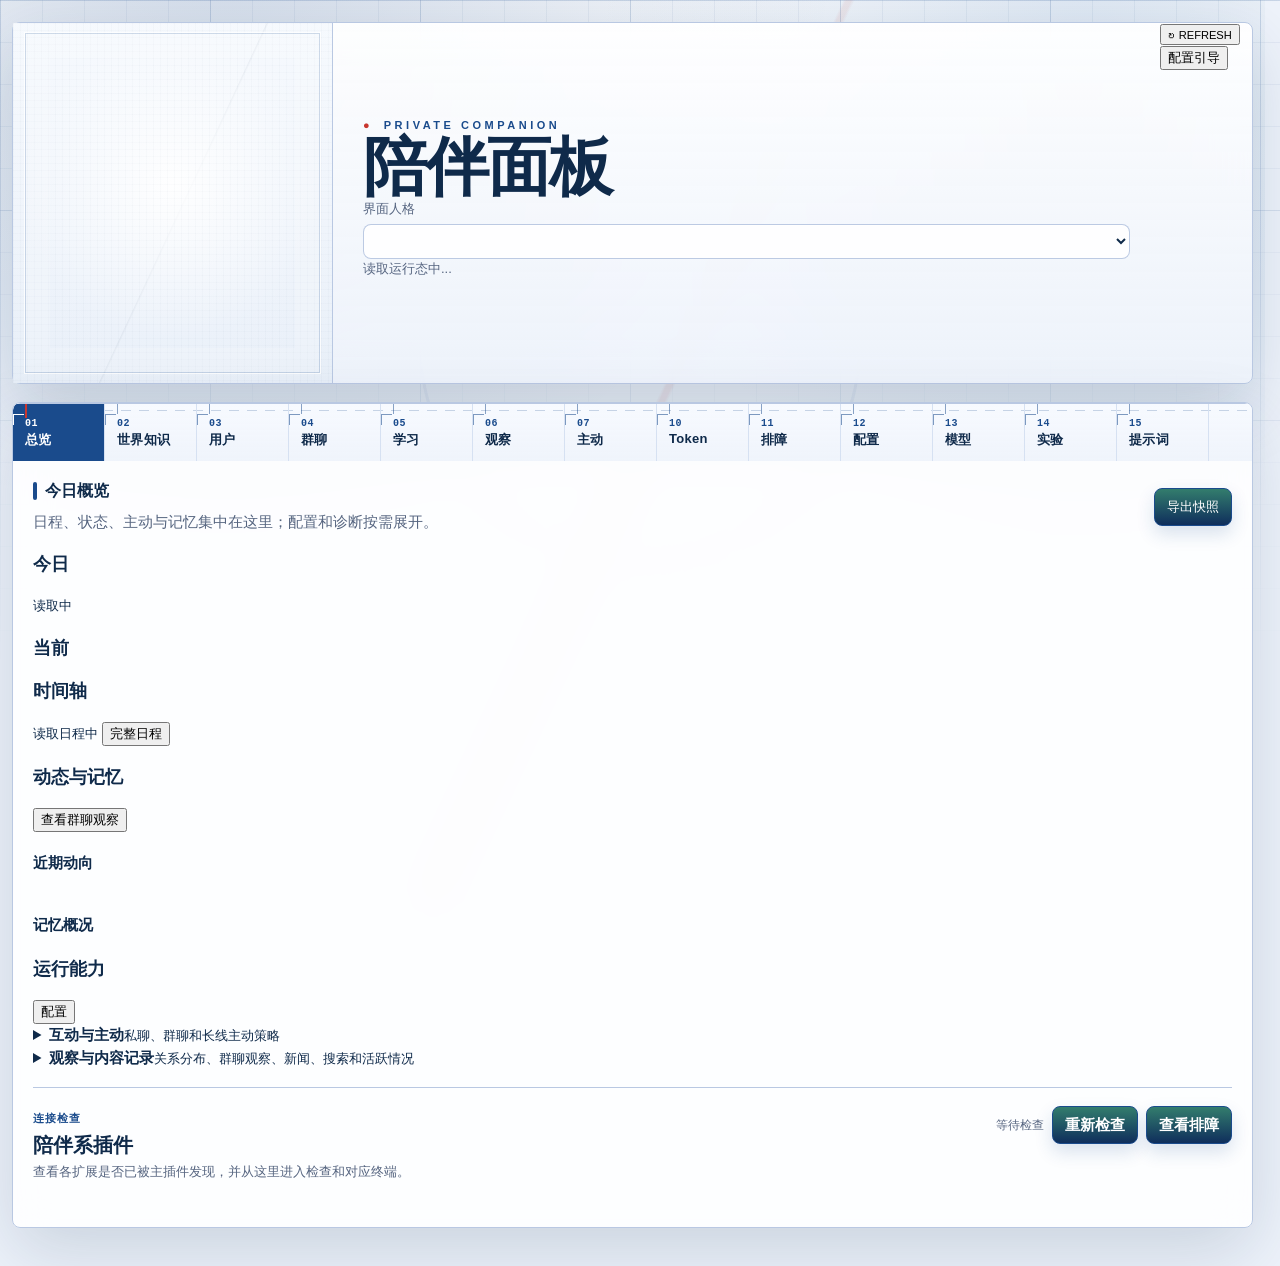
==== pages/陪伴面板/index.html @ b401e975 "feat: 渐进披露（常驻最小集 + 关键词触发展开） 架构最有辨识度的一步：注入详略可切换，默认仍是原有行为（full）。  - wardrobe_runtime.py：   · 新设置 wardr" ====
<!doctype html>
<html lang="zh-CN">
<head>
  <meta charset="UTF-8" />
  <meta name="viewport" content="width=device-width, initial-scale=1.0" />
  <title>陪伴面板</title>
  <style id="panel-asset-guard">
    html:not(.pc-assets-ready) body > :not(.asset-load-fallback) {
      display: none !important;
    }

    .asset-load-fallback {
      min-height: 100vh;
      box-sizing: border-box;
      display: grid;
      place-items: center;
      padding: 24px;
      background: #f4f6f8;
      color: #172033;
      font-family: "Segoe UI", "Microsoft YaHei UI", "Microsoft YaHei", sans-serif;
    }

    .asset-load-fallback__content {
      width: min(100%, 440px);
      box-sizing: border-box;
      border: 1px solid #d8dee8;
      border-radius: 8px;
      padding: 22px;
      background: #fff;
      box-shadow: 0 12px 32px rgba(23, 32, 51, 0.08);
    }

    .asset-load-fallback__state {
      width: 28px;
      height: 4px;
      margin-bottom: 18px;
      border-radius: 2px;
      background: #1a5fb4;
      animation: panel-loading-pulse 1.2s ease-in-out infinite alternate;
    }

    .asset-load-fallback h1 {
      margin: 0;
      font-size: 20px;
      line-height: 1.35;
      letter-spacing: 0;
    }

    .asset-load-fallback p {
      margin: 9px 0 0;
      color: #5b6474;
      font-size: 14px;
      line-height: 1.65;
    }

    .asset-load-fallback__stalled,
    .asset-load-fallback button {
      display: none;
    }

    html.pc-assets-stalled .asset-load-fallback__pending {
      display: none;
    }

    html.pc-assets-stalled .asset-load-fallback__stalled {
      display: inline;
    }

    html.pc-assets-stalled .asset-load-fallback__state {
      background: #b5473c;
      animation: none;
    }

    html.pc-assets-stalled .asset-load-fallback button {
      min-height: 40px;
      display: inline-flex;
      align-items: center;
      gap: 7px;
      margin-top: 18px;
      border: 1px solid #1a5fb4;
      border-radius: 6px;
      padding: 0 14px;
      background: #1a5fb4;
      color: #fff;
      font: inherit;
      font-weight: 700;
      cursor: pointer;
    }

    html.pc-assets-ready .asset-load-fallback {
      display: none;
    }

    @keyframes panel-loading-pulse {
      from { opacity: 0.42; transform: scaleX(0.6); transform-origin: left; }
      to { opacity: 1; transform: scaleX(1); transform-origin: left; }
    }
  </style>
  <link rel="stylesheet" href="./app.css?v=20260809-external-ability-controls-v3&amp;build=20260810-reference-upload-v1&amp;touch=reality-redesign-rt2-v4&amp;migration-notice=v2&amp;component-order=v1&amp;layout=model-routing-v2&amp;directory-nav=v2&amp;terminal=plugin-check-v1&amp;diagnostic-layout=v2&amp;prompts=task-editor-v1&amp;release=6.4.4f&amp;outfit-preview-layering=v1&amp;panel=20260913-rollback-v1" />
  <!-- Keep the structured roleplay form readable while a WebUI asset is being refreshed. -->
  <style id="roleplay-layout-fallback">
    .roleplay-form,
    .persona-standard-grid,
    .blueprint-standard-grid,
    .user-standard-grid,
    .roleplay-appearance-group {
      min-width: 0;
    }

    .roleplay-form {
      display: grid;
      grid-template-columns: minmax(0, 1fr);
      gap: 16px;
    }

    .roleplay-studio[data-roleplay-mode="standard"] .roleplay-freeform,
    .roleplay-studio[data-roleplay-mode="freeform"] .roleplay-standard {
      display: none;
    }

    .persona-standard-grid,
    .blueprint-standard-grid,
    .user-standard-grid {
      display: grid;
      grid-template-columns: repeat(2, minmax(0, 1fr));
      gap: 12px;
    }

    .roleplay-appearance-group {
      display: grid;
      grid-column: 1 / -1;
      grid-template-columns: repeat(2, minmax(0, 1fr));
      gap: 12px;
    }

    .persona-standard-grid > label,
    .blueprint-standard-grid > label,
    .user-standard-grid > label,
    .roleplay-appearance-group > label {
      display: grid;
      min-width: 0;
      gap: 7px;
    }

    .persona-standard-grid textarea,
    .blueprint-standard-grid textarea,
    .user-standard-grid textarea,
    .roleplay-appearance-group textarea {
      display: block;
      width: 100%;
      min-width: 0;
      box-sizing: border-box;
    }

    @media (max-width: 760px) {
      .persona-standard-grid,
      .blueprint-standard-grid,
      .user-standard-grid,
      .roleplay-appearance-group {
        grid-template-columns: 1fr;
      }
    }
  </style>
  <link rel="stylesheet" href="./css/header-tools.css?v=20260713-font-options" />
  <link rel="stylesheet" href="./css/qzone-mobile.css?v=20260711-qzone-image-preview" />
  <link rel="stylesheet" href="./css/polish.css?v=20260810-responsive-containment-v1&amp;world=20260811-responsive-v2&amp;config=multi-persona-summary-v2&amp;mobile=20260829-overflow-v1&amp;panel=20260913-rollback-v1&amp;maintenance=persona-reset-v1" />
  <script>
    (function () {
      try {
        var theme = localStorage.getItem("pc_theme") || "classic";
        var font = localStorage.getItem("pc_font") || "original";
        var allowedThemes = ["classic", "warm", "forest", "sakura", "ocean", "lavender", "ink", "sunset"];
        if (allowedThemes.indexOf(theme) === -1) theme = "classic";
        var allowedFonts = ["original", "yahei", "dengxian", "source_han", "simsun", "kaiti", "fangsong", "cheng"];
        if (allowedFonts.indexOf(font) === -1) font = "original";
        document.documentElement.dataset.theme = theme;
        document.documentElement.dataset.pageFont = font;
      } catch (e) {}
    })();
  </script>
  <script>
    (function () {
      var root = document.documentElement;
      var stalledTimer = 0;

      function panelAssetsReady() {
        var cssReady = "";
        try {
          cssReady = getComputedStyle(root).getPropertyValue("--pc-panel-css-ready").trim();
        } catch (error) {}
        if (cssReady !== "1" || root.dataset.pcAppLoaded !== "1") return false;
        root.classList.remove("pc-assets-stalled");
        root.classList.add("pc-assets-ready");
        if (stalledTimer) window.clearTimeout(stalledTimer);
        return true;
      }

      window.addEventListener("pc-panel-app-ready", panelAssetsReady);
      window.addEventListener("load", panelAssetsReady);
      document.addEventListener("DOMContentLoaded", function () {
        var retryButton = document.getElementById("panelAssetRetryBtn");
        if (retryButton) retryButton.addEventListener("click", function () { window.location.reload(); });
        panelAssetsReady();
      });
      stalledTimer = window.setTimeout(function () {
        if (!panelAssetsReady()) root.classList.add("pc-assets-stalled");
      }, 5000);
    })();
  </script>
</head>
<body>
  <section class="asset-load-fallback" role="status" aria-live="polite">
    <div class="asset-load-fallback__content">
      <div class="asset-load-fallback__state" aria-hidden="true"></div>
      <h1>
        <span class="asset-load-fallback__pending">正在加载陪伴面板</span>
        <span class="asset-load-fallback__stalled">页面资源未加载</span>
      </h1>
      <p class="asset-load-fallback__pending">正在准备配置与运行状态，请稍候。</p>
      <p class="asset-load-fallback__stalled">页面链接或静态资源凭证可能已过期。请重新加载；若仍未恢复，请关闭后重新打开拓展页。</p>
      <button id="panelAssetRetryBtn" type="button"><span aria-hidden="true">↻</span><span>重新加载</span></button>
    </div>
  </section>
  <main class="shell">
    <section class="folio">
      <div class="folio-meta">
        <div class="folio-heading">
          <div>
            <div class="folio-eyebrow"><b>●</b> PRIVATE COMPANION</div>
            <h1 class="folio-title">陪伴面板</h1>
          </div>
          <div class="folio-persona-context">
            <label id="pagePersonaSelector" class="page-persona-selector" for="pagePersonaSelect" hidden>
              <span>界面人格</span>
              <select id="pagePersonaSelect" aria-label="切换当前界面显示的人格"></select>
            </label>
            <p id="subtitle">读取运行态中...</p>
          </div>
        </div>
        <div class="folio-stats" id="stats"></div>
      </div>

      <div class="folio-plate" aria-label="今日穿搭">
        <img id="dailyOutfitLogo" class="daily-outfit-logo" alt="" />
      </div>

      <div class="folio-tools">
        <button id="refreshBtn" class="seal" title="刷新" aria-label="刷新">
          <span class="seal-mark">↻</span>
          <small>REFRESH</small>
        </button>
        <button id="setupGuideStartBtn" class="setup-guide-entry" type="button" data-setup-guide-open>配置引导</button>
      </div>
    </section>

    <section class="layout">
      <nav class="annotations" aria-label="视图">
        <div class="annot-axis" aria-hidden="true"></div>
        <button class="tab is-active" data-tab="dashboard"><i>01</i><span>总览</span></button>
        <button class="tab" data-tab="roleplay"><i>02</i><span>世界知识</span></button>
        <button class="tab" data-tab="private"><i>03</i><span>用户</span></button>
        <button class="tab" data-tab="group"><i>04</i><span>群聊</span></button>
        <button class="tab" data-tab="learning"><i>05</i><span>学习</span></button>
        <button class="tab" data-tab="memory"><i>06</i><span>观察</span></button>
        <button class="tab" data-tab="proactive"><i>07</i><span>主动</span></button>
        <button class="tab" data-tab="creative" hidden><i>08</i><span>创作</span></button>
        <button class="tab" data-tab="image" hidden><i>09</i><span>生图</span></button>
        <button class="tab" data-tab="tokens"><i>10</i><span>Token</span></button>
        <button class="tab" data-tab="troubleshooting"><i>11</i><span>排障</span></button>
        <button class="tab" data-tab="config"><i>12</i><span>配置</span></button>
        <button class="tab" data-tab="models"><i>13</i><span>模型</span></button>
        <button class="tab" data-tab="experimental"><i>14</i><span>实验</span></button>
        <button class="tab" data-tab="prompts"><i>15</i><span>提示词</span></button>
        <button class="tab" data-tab="reality" hidden><i>16</i><span>现实触及</span></button>
      </nav>

      <section class="panel dashboard-overview is-active" id="panel-dashboard">
        <div class="section-head dashboard-overview-head">
          <div>
            <h2>今日概览</h2>
            <p class="section-desc">日程、状态、主动与记忆集中在这里；配置和诊断按需展开。</p>
          </div>
          <div class="actions compact">
            <button id="exportSnapshotBtn" type="button">导出快照</button>
          </div>
        </div>
        <section class="dashboard-life-desk" aria-label="今日生活工作台">
          <aside class="dashboard-life-column dashboard-life-column-left">
            <article class="life-desk-card life-desk-today">
              <div class="life-desk-card-head">
                <div><span class="life-desk-dot"></span><h3>今日</h3></div>
                <small id="dashboardLifeDate">读取中</small>
              </div>
              <div id="dashboardTodayFacts" class="life-fact-grid"></div>
            </article>
            <article class="life-desk-card life-desk-current">
              <div class="life-desk-card-head">
                <div><span class="life-desk-dot"></span><h3>当前</h3></div>
              </div>
              <div id="dashboardCurrentState" class="life-current-state"></div>
            </article>
          </aside>

          <section class="dashboard-life-column dashboard-life-column-main">
            <article class="life-desk-card life-desk-timeline">
              <div class="life-desk-card-head">
                <div><span class="life-desk-dot"></span><h3>时间轴</h3></div>
                <div class="life-timeline-head-actions">
                  <small id="dashboardTimelineMeta">读取日程中</small>
                  <button type="button" class="life-desk-link" data-jump-tab="memory">完整日程</button>
                </div>
              </div>
              <ol id="dashboardTimelinePreview" class="life-timeline-preview"></ol>
            </article>
          </section>

          <aside class="dashboard-life-column dashboard-life-column-right">
            <article class="life-desk-card life-desk-memory">
              <div class="life-desk-card-head">
                <div><span class="life-desk-dot"></span><h3>动态与记忆</h3></div>
                <button type="button" class="life-desk-link" data-jump-tab="group">查看群聊观察</button>
              </div>
              <section class="life-side-section">
                <h4>近期动向</h4>
                <div id="dashboardPulse" class="dashboard-pulse life-side-pulse"></div>
              </section>
              <section class="life-side-section">
                <h4>记忆概况</h4>
                <div id="dashboardMemoryDrawer" class="life-memory-drawer"></div>
              </section>
            </article>
            <article class="life-desk-card life-desk-capabilities">
              <div class="life-desk-card-head">
                <div><span class="life-desk-dot"></span><h3>运行能力</h3></div>
                <button type="button" class="life-desk-link" data-jump-tab="config">配置</button>
              </div>
              <div id="dashboardCapabilitySummary" class="life-capability-list"></div>
            </article>
          </aside>
        </section>
        <section class="dashboard-secondary" aria-label="更多运行信息">
          <details class="dashboard-disclosure">
            <summary>
              <span><b>互动与主动</b><small>私聊、群聊和长线主动策略</small></span>
            </summary>
            <div class="dashboard-grid dashboard-workspace dashboard-strategy-workspace">
              <article class="dashboard-strategy-card dashboard-private-strategy">
                <h2>私聊策略</h2>
                <div id="privateConfig"></div>
              </article>
              <article class="dashboard-strategy-card dashboard-group-strategy">
                <h2>群聊策略</h2>
                <div id="groupConfig"></div>
              </article>
              <article class="dashboard-strategy-card dashboard-long-strategy">
                <h2>长线主动</h2>
                <div id="longTermConfig"></div>
              </article>
            </div>
          </details>

          <details class="dashboard-disclosure">
            <summary>
              <span><b>观察与内容记录</b><small>关系分布、群聊观察、新闻、搜索和活跃情况</small></span>
            </summary>
            <div class="dashboard-grid dashboard-workspace dashboard-observation-workspace">
              <article class="dashboard-chart-card dashboard-relationship-chart">
                <h2>私聊关系分布</h2>
                <div id="relationshipChart" class="chart-box"></div>
              </article>
              <article class="dashboard-chart-card dashboard-group-chart">
                <h2>群聊观测分布</h2>
                <div id="groupBubbleChart" class="chart-box"></div>
              </article>
              <article class="dashboard-insight-card" id="dashboardNewsCard">
                <h2>今日新闻见闻</h2>
                <div id="newsInsightPanel" class="insight-panel"></div>
              </article>
              <article class="dashboard-insight-card" id="dashboardWebExplorationCard">
                <h2>主动搜索记录</h2>
                <div id="webExplorationPanel" class="insight-panel"></div>
              </article>
              <article class="dashboard-activity-card">
                <h2>最近活跃热力</h2>
                <div id="activityHeatmap" class="heatmap"></div>
              </article>
            </div>
          </details>
        </section>
        <section class="dashboard-companion-terminal" aria-labelledby="dashboardCompanionTerminalTitle">
          <header class="dashboard-companion-terminal-head">
            <div>
              <span class="dashboard-kicker">连接检查</span>
              <h2 id="dashboardCompanionTerminalTitle">陪伴系插件</h2>
              <p>查看各扩展是否已被主插件发现，并从这里进入检查和对应终端。</p>
            </div>
            <div class="actions compact dashboard-companion-terminal-actions">
              <span id="dashboardCompanionTerminalUpdated" class="dashboard-companion-terminal-updated">等待检查</span>
              <button type="button" id="dashboardCompanionTerminalRefresh" class="secondary-button">重新检查</button>
              <button type="button" class="ghost-button" data-jump-tab="troubleshooting">查看排障</button>
            </div>
          </header>
          <div id="dashboardCompanionTerminalSummary" class="dashboard-companion-terminal-summary" aria-live="polite"></div>
          <div id="dashboardCompanionTerminalList" class="dashboard-companion-terminal-list"></div>
        </section>
      </section>

      <section class="panel" id="panel-roleplay">
        <div class="section-head">
          <div>
            <h2>世界知识</h2>
            <span class="muted">整理角色和世界背景，作为陪伴行为的稳定参考。</span>
          </div>
          <div class="world-page-actions">
            <span class="world-save-state" id="worldSaveState">已同步</span>
            <button type="button" class="ghost-button" id="worldPreviewToggle" aria-expanded="false">预览</button>
            <button type="submit" form="roleplayProfileForm" class="primary-button">保存</button>
          </div>
        </div>
        <div class="world-knowledge-brief" aria-label="人格与世界知识区别">
          <section>
            <b>主回复人格</b>
            <span>AstrBot 当前人格或插件指定人格，决定 Bot 在私聊和群聊里“是谁、怎么说话”。</span>
          </section>
          <section>
            <b>世界知识</b>
            <span>本页资料只作为日程、状态、主动动机、日记、识图、生图和世界观转写的背景补充。</span>
          </section>
          <section>
            <b>群聊边界</b>
            <span>这里不会直接覆盖群聊人格；只有相关功能注入背景时才会被当作线索参考。</span>
          </section>
        </div>
        <details class="persona-import-panel">
          <summary tabindex="0">
            <span class="persona-import-heading">
              <b>快速从已有人格导入</b>
              <span>读取 AstrBot 当前人格，生成可检查、可编辑的世界知识草稿。</span>
            </span>
            <span class="persona-import-source">
              <small>当前来源</small>
              <strong id="currentPersonaDisplay" aria-live="polite">读取中...</strong>
            </span>
            <span class="persona-import-chevron" aria-hidden="true"></span>
          </summary>
          <div class="persona-import-body">
            <p class="persona-import-note">人格来源只读；需要切换时，请在 AstrBot 插件配置的“插件指定人格 ID”中选择，留空则继承 AstrBot 当前默认人格。</p>
            <div class="persona-draft-actions">
              <fieldset class="persona-draft-scope">
                <legend>选择导入内容</legend>
                <div class="persona-draft-scope-options">
                  <label>
                    <input type="checkbox" data-roleplay-draft-scope="persona" checked />
                    <span><b>角色资料</b><small>身份、外观与性格</small></span>
                  </label>
                  <label>
                    <input type="checkbox" data-roleplay-draft-scope="world" />
                    <span><b>世界观资料</b><small>背景、规则与场景</small></span>
                  </label>
                  <label>
                    <input type="checkbox" data-roleplay-draft-scope="user" />
                    <span><b>用户与关系</b><small>称呼、关系与互动</small></span>
                  </label>
                </div>
              </fieldset>
              <div class="persona-draft-submit">
                <button type="button" id="generateRoleplayDraftBtn">生成导入草稿</button>
                <p>仅提取人格中明确写出的信息。生成后先预览，再决定是否填入；不会自动保存或修改 AstrBot 人格。</p>
              </div>
            </div>
            <div id="roleplayPersonaDraftPanel" class="persona-draft-panel" hidden></div>
          </div>
        </details>
        <article class="roleplay-studio module-card world-workspace" data-roleplay-mode="standard">
          <aside class="world-outline" aria-label="世界知识章节">
            <span class="world-outline-label">知识目录</span>
            <button type="button" class="world-outline-item is-active" data-world-section="persona"><span>01</span>角色设定</button>
            <button type="button" class="world-outline-item" data-world-section="wardrobe"><span>02</span>角色衣柜</button>
            <button type="button" class="world-outline-item" data-world-section="world"><span>03</span>世界设定</button>
            <button type="button" class="world-outline-item" data-world-section="sources"><span>04</span>引用资料</button>
            <button type="button" class="world-outline-item" data-world-section="advanced"><span>05</span>关系资料</button>
          </aside>
          <div class="module-card-head">
            <div>
              <h2>世界知识工作台</h2>
              <span class="section-desc">把角色资料、世界观和用户关系整理成插件可引用的背景材料；不会覆盖 AstrBot 主人格。</span>
            </div>
            <span class="module-badge">知识</span>
          </div>
          <div class="roleplay-mode-switch" role="group" aria-label="设定填写模式">
            <button type="button" data-roleplay-mode="freeform">旧版文案</button>
            <button type="button" class="is-active" data-roleplay-mode="standard">标准化填写</button>
          </div>
          <form id="roleplayProfileForm" class="roleplay-form world-editor">
            <section class="persona-card is-active" data-world-panel="persona">
              <div class="persona-card-head">
                <span class="persona-avatar" aria-hidden="true">设</span>
                <div>
                  <h3>角色资料</h3>
                  <p>外观、身份、日常习惯和关键细节；供日程、状态、识图、生图和主动行为参考，不是聊天人格全文。</p>
                </div>
                <div class="roleplay-example-presets" aria-label="角色预设">
                  <span>角色预设</span>
                  <button type="button" class="roleplay-example-btn" data-roleplay-example="persona">中性</button>
                  <button type="button" class="roleplay-example-btn" data-roleplay-example="persona_male">男性</button>
                  <button type="button" class="roleplay-example-btn" data-roleplay-example="persona_female">女性</button>
                  <button type="button" class="roleplay-example-btn" data-roleplay-example="persona_nonhuman">非人/拟人</button>
                </div>
              </div>
              <input name="bot_name" type="hidden" />
              <input name="default_style" type="hidden" />
              <input name="roleplay_knowledge_source_ids" type="hidden" />
              <label class="roleplay-textarea roleplay-freeform">角色资料补充
                <textarea name="schedule_persona_prompt" rows="10" placeholder="姓名：
种族：
生日：
性别：
识别点：
发型发色：
瞳色：
服饰风格：
职业/身份：
性格描述：
核心欲望/目标：
爱好：
禁忌：
关键设定：
其他补充信息："></textarea>
              </label>
              <div class="roleplay-standard persona-standard-grid">
                <fieldset class="roleplay-field-group roleplay-identity-group">
                  <legend>基础身份</legend>
                  <label>姓名 <textarea data-roleplay-persona-part="name" rows="2"></textarea></label>
                  <label>种族 <textarea data-roleplay-persona-part="species" rows="2"></textarea></label>
                  <label>生日 <textarea data-roleplay-persona-part="age" rows="2"></textarea></label>
                  <label>性别 <textarea data-roleplay-persona-part="gender" rows="2"></textarea></label>
                </fieldset>
                <div class="roleplay-appearance-group">
                  <h4>外貌信息</h4>
                  <label>识别点 <textarea data-roleplay-persona-part="appearance" rows="2"></textarea></label>
                  <label>发型发色 <textarea data-roleplay-persona-part="hair" rows="2"></textarea></label>
                  <label>瞳色 <textarea data-roleplay-persona-part="eyes" rows="2"></textarea></label>
                  <label>服饰风格 <textarea data-roleplay-persona-part="clothing" rows="2"></textarea></label>
                </div>
                <fieldset class="roleplay-field-group roleplay-character-group">
                  <legend>性格与生活</legend>
                  <label>职业/身份 <textarea data-roleplay-persona-part="identity" rows="2"></textarea></label>
                  <label>性格描述 <textarea data-roleplay-persona-part="personality" rows="2"></textarea></label>
                  <label>核心欲望/目标 <textarea data-roleplay-persona-part="desire" rows="2"></textarea></label>
                  <label>爱好 <textarea data-roleplay-persona-part="hobbies" rows="2"></textarea></label>
                  <label class="wide-field">禁忌 <textarea data-roleplay-persona-part="taboo" rows="2"></textarea></label>
                </fieldset>
                <details class="roleplay-deep-setting">
                  <summary><span><b>深入设定（可选）</b><small>关键背景和无法归入上方字段的补充。</small></span></summary>
                  <div class="roleplay-deep-setting-grid">
                    <label>关键设定 <textarea data-roleplay-persona-part="key_lore" rows="3"></textarea></label>
                    <label>其他补充信息 <textarea data-roleplay-persona-part="extra" rows="3"></textarea></label>
                  </div>
                </details>
              </div>
              <details class="roleplay-visual-identity-extra">
                <summary>
                  <span><b>特殊图像身份线索（可选）</b><small>只补充上方外貌字段无法表达的识别信息。</small></span>
                </summary>
                <label class="roleplay-textarea">头像、截图与二创识别线索
                  <textarea name="private_image_self_recognition_hint" rows="4" placeholder="例如：常用头像的构图或标志；聊天截图中使用的昵称；OC / 二创形象的别名；表情包固定签名或水印。
不要重复填写发色、瞳色、服装等上方已有外貌信息，也不要填写用户资料。"></textarea>
                </label>
              </details>
            </section>

            <section class="world-blueprint is-hidden" data-world-panel="wardrobe">
              <div class="blueprint-head">
                <div>
                  <span>角色衣柜</span>
                  <h3>整体服饰倾向与具体衣物</h3>
                </div>
              </div>
              <p class="wardrobe-note">整体服饰倾向描述角色平时怎么穿；具体衣物是衣柜里可以点名的那几件。开启“写入提示词”后，角色会按这份资料保持穿着一致。</p>
              <div class="roleplay-standard">
                <label class="roleplay-toggle">启用角色衣柜 <input type="checkbox" name="enable_wardrobe" /></label>
                <label class="roleplay-toggle">把衣柜写入角色提示词 <input type="checkbox" name="enable_wardrobe_prompt" /></label>
              </div>
              <label class="roleplay-textarea">整体服饰倾向
                <textarea name="wardrobe_tendency" rows="4" maxlength="800" placeholder="例如：偏爱宽松针织与低饱和色，居家穿棉质家居服，出门常套一件长大衣，配饰只用细银链。"></textarea>
              </label>
              <div class="wardrobe-manager" data-wardrobe-manager>
                <div class="wardrobe-manager-head">
                  <h4>具体衣物</h4>
                  <span data-wardrobe-count>0 / 40</span>
                </div>
                <div class="wardrobe-list" data-wardrobe-list></div>
                <div class="wardrobe-add">
                  <label>衣物名称
                    <input type="text" data-wardrobe-name maxlength="40" placeholder="例如：米色针织开衫" />
                  </label>
                  <label>描述
                    <textarea data-wardrobe-description rows="2" maxlength="500" placeholder="款式、颜色、材质、版型、图案与明显细节。"></textarea>
                  </label>
                  <div class="wardrobe-add-actions">
                    <button type="button" class="secondary-button" data-wardrobe-add-text>添加衣物</button>
                    <button type="button" class="secondary-button" data-wardrobe-add-image>上传图片并识图</button>
                    <input type="file" accept="image/png,image/jpeg,image/webp" data-wardrobe-file hidden />
                    <span class="wardrobe-status" data-wardrobe-status aria-live="polite"></span>
                  </div>
                </div>
                <input type="hidden" name="wardrobe_items" data-wardrobe-items-input value="[]" />
              </div>
              <details class="wardrobe-vision-settings" data-wardrobe-vision-settings>
                <summary>
                  <span><b>识图设置</b><small>在这里调整衣柜识图使用的模型和描述提示词。</small></span>
                </summary>
                <div class="wardrobe-vision-body">
                  <label class="wardrobe-vision-field">衣柜识图模型
                    <div class="wardrobe-provider-control" data-wardrobe-provider-control></div>
                    <small class="wardrobe-vision-hint" data-wardrobe-provider-hint></small>
                  </label>
                  <div class="wardrobe-vision-actions">
                    <button type="button" class="secondary-button" data-wardrobe-test-provider>测试识图模型</button>
                    <span class="wardrobe-status" data-wardrobe-provider-status aria-live="polite"></span>
                  </div>
                  <label class="wardrobe-vision-field">衣物描述提示词
                    <textarea name="wardrobe_image_prompt" rows="6" maxlength="2000" data-wardrobe-image-prompt placeholder="留空使用内置提示词。"></textarea>
                  </label>
                  <div class="wardrobe-vision-actions">
                    <button type="button" class="secondary-button" data-wardrobe-prompt-reset>恢复内置提示词</button>
                    <button type="button" class="secondary-button" data-wardrobe-prompt-copy>复制内置提示词到编辑框</button>
                    <span class="wardrobe-status" data-wardrobe-prompt-status aria-live="polite"></span>
                  </div>
                  <small class="wardrobe-vision-hint">
                    自定义时建议保留「名称：／描述：／标签：」三行格式，面板才能自动回填这三项；不按该格式输出时，整段文字会作为衣物描述。
                  </small>
                </div>
              </details>
              <div class="roleplay-standard">
                <label>着装注入方式
                  <select name="wardrobe_outfit_mode">
                    <option value="select">只注入当天裁决出的那一套</option>
                    <option value="inventory">注入整份衣柜清单</option>
                  </select>
                </label>
                <label>着装描述详略
                  <select name="wardrobe_injection_detail">
                    <option value="full">每轮注入完整着装</option>
                    <option value="progressive">常驻一行，问到才展开</option>
                  </select>
                </label>
                <label>着装轮换冷却天数
                  <input type="number" name="wardrobe_outfit_rotation_days" min="1" max="30" step="1" />
                </label>
                <label class="checkbox-label">
                  <input type="checkbox" name="enable_wardrobe_outfit_generate" />
                  用模型生成着装搭配
                </label>
                <label>着装搭配生成模型
                  <input type="text" name="WARDROBE_OUTFIT_PROVIDER_ID" maxlength="160" placeholder="留空跟随插件默认模型" />
                </label>
                <label>注入提示词的衣物条数上限
                  <input type="number" name="wardrobe_prompt_max_items" min="1" max="40" step="1" />
                </label>
                <label>单次识图添加上限（上限 <b data-wardrobe-image-limit>3</b> 张）
                  <input type="number" name="wardrobe_image_max_count" min="1" max="8" step="1" />
                </label>
              </div>
              <details class="wardrobe-outfit-preview" data-wardrobe-outfit-preview>
                <summary>搭配测试（预览实际注入的着装）</summary>
                <p class="wardrobe-note">
                  只读预览：不改配置、不调用模型。留空场景/天气表示用插件自动判定的值。
                  快捷按钮只切换写进提示词的这段场合上下文：场合不过滤衣物，
                  泳衣、睡裙在任何场合都留在候选里，穿不穿由生成器判断。
                </p>
                <div class="wardrobe-preview-controls">
                  <label>场合
                    <input type="text" data-wardrobe-preview-scene maxlength="20" placeholder="留空 = 自动判定" />
                  </label>
                  <label>天气
                    <input type="text" data-wardrobe-preview-weather maxlength="120" placeholder="留空 = 自动判定" />
                  </label>
                  <button type="button" class="secondary-button" data-wardrobe-preview-run>生成预览</button>
                  <span class="wardrobe-status" data-wardrobe-preview-status aria-live="polite"></span>
                </div>
                <div class="wardrobe-preview-presets">
                  <button type="button" class="roleplay-example-btn" data-wardrobe-preview-scene-set="home">居家</button>
                  <button type="button" class="roleplay-example-btn" data-wardrobe-preview-scene-set="commute">通勤</button>
                  <button type="button" class="roleplay-example-btn" data-wardrobe-preview-scene-set="sport">运动</button>
                  <button type="button" class="roleplay-example-btn" data-wardrobe-preview-scene-set="school">学校</button>
                  <button type="button" class="roleplay-example-btn" data-wardrobe-preview-scene-set="daily">日常</button>
                  <button type="button" class="roleplay-example-btn" data-wardrobe-preview-scene-set="">自动判定</button>
                </div>
                <div class="wardrobe-preview-output" data-wardrobe-preview-output hidden>
                  <dl class="wardrobe-preview-meta" data-wardrobe-preview-meta></dl>
                  <h5>本次选中的衣物</h5>
                  <div class="wardrobe-preview-picked" data-wardrobe-preview-picked></div>
                  <h5>生图投影字段（贴身衣物不应出现在这里）</h5>
                  <pre class="wardrobe-preview-block" data-wardrobe-preview-profile></pre>
                  <h5>对话注入的着装</h5>
                  <pre class="wardrobe-preview-block" data-wardrobe-preview-outfit></pre>
                  <h5>最终注入提示词</h5>
                  <pre class="wardrobe-preview-block" data-wardrobe-preview-injected></pre>
                  <details>
                    <summary>发往模型的请求原文</summary>
                    <pre class="wardrobe-preview-block" data-wardrobe-preview-request></pre>
                  </details>
                </div>
              </details>
            </section>

            <section class="world-blueprint is-hidden" data-world-panel="world">
              <div class="blueprint-head">
                <div>
                  <span>世界蓝图</span>
                  <h3>世界观蓝图</h3>
                </div>
                <button type="button" class="roleplay-example-btn" data-roleplay-example="world">填入示例</button>
                <label>适配模式
                  <select name="worldview_adaptation_mode">
                    <option value="auto">自动</option>
                    <option value="modern">现代日常</option>
                    <option value="fantasy">幻想世界</option>
                    <option value="sci_fi">科幻世界</option>
                    <option value="custom">自定义</option>
                    <option value="off">关闭</option>
                  </select>
                </label>
              </div>
              <div class="blueprint-grid">
                <label class="roleplay-textarea roleplay-freeform">世界观/生活背景
                  <textarea name="schedule_worldview_prompt" rows="8" placeholder="所处世界：
时代背景：
基本法则/基调：
特殊规则：
主要活动场景：
世界观关系网：
其他补充信息："></textarea>
                </label>
                <label class="roleplay-textarea roleplay-freeform">世界观翻译提示
                  <textarea name="worldview_adaptation_prompt" rows="8" placeholder="可选。只有需要把现实平台换成世界观称呼时再填，例如：
群聊 = 公会闲谈
识屏 = 水晶映像
B站 = 影像记录
QQ空间 = 公开札记
资料柜 = 行囊书匣"></textarea>
                </label>
                <div class="roleplay-standard blueprint-standard-grid">
                  <fieldset class="roleplay-field-group roleplay-world-foundation-group">
                    <legend>世界基础</legend>
                    <label>所处世界 <textarea data-roleplay-world-part="world" rows="2"></textarea></label>
                    <label>时代背景 <textarea data-roleplay-world-part="era" rows="2"></textarea></label>
                    <label>基本法则/基调 <textarea data-roleplay-world-part="tone" rows="2"></textarea></label>
                    <label>特殊规则 <textarea data-roleplay-world-part="rules" rows="2"></textarea></label>
                  </fieldset>
                  <details class="roleplay-deep-setting">
                    <summary><span><b>场景与关系（按需补充）</b><small>只有设定涉及固定场景、阵营或人物网络时才需要填写。</small></span></summary>
                    <div class="roleplay-deep-setting-grid">
                      <label>主要活动场景 <textarea data-roleplay-world-part="scenes" rows="3"></textarea></label>
                      <label>世界观关系网 <textarea data-roleplay-world-part="network" rows="3"></textarea></label>
                      <label class="wide-field">其他补充信息 <textarea data-roleplay-world-part="extra" rows="3"></textarea></label>
                    </div>
                  </details>
                </div>
                <details class="roleplay-standard translation-collapsible">
                  <summary class="translation-summary">
                    <div class="translation-summary-text">
                      <b>平台称呼转写（可选）</b>
                      <span>只有角色世界观需要把"群聊、识屏、B站、QQ空间、资料柜"换成设定内说法时再填；普通现代日常可以全部留空。</span>
                    </div>
                  </summary>
                  <div class="roleplay-standard translation-standard-grid">
                    <label>群聊（可选） <input data-roleplay-translation-part="群聊" placeholder="可留空，例如 公会闲谈" /></label>
                    <label>识屏（可选） <input data-roleplay-translation-part="识屏" placeholder="可留空，例如 水晶映像" /></label>
                    <label>B站（可选） <input data-roleplay-translation-part="B站" placeholder="可留空，例如 影像记录" /></label>
                    <label>QQ空间（可选） <input data-roleplay-translation-part="QQ空间" placeholder="可留空，例如 公开札记" /></label>
                    <label>资料柜（可选） <input data-roleplay-translation-part="资料柜" placeholder="可留空，例如 行囊书匣" /></label>
                  </div>
                </details>
              </div>
            </section>

            <section class="roleplay-knowledge-panel world-source-section is-hidden" data-world-panel="sources">
                <div class="roleplay-knowledge-head">
                  <div>
                    <h4>AstrBot 知识库参考</h4>
                    <p>选择已有知识库或文档，给日程模拟和世界观适配提供背景。</p>
                  </div>
                  <span id="roleplayKnowledgeCount" class="module-badge">0</span>
                </div>
                <div id="roleplayKnowledgeSources" class="roleplay-knowledge-list"></div>
            </section>

            <section class="roleplay-user-card is-hidden" data-world-panel="advanced">
              <div>
                <h3>用户与关系资料</h3>
                <p>稳定称呼、关系和相处方式；用于理解这位用户，不会覆盖群聊里其他人的身份。</p>
              </div>
              <button type="button" class="roleplay-example-btn" data-roleplay-example="user">填入示例</button>
              <div class="roleplay-user-fields">
                <label>对用户的称呼 <input name="default_nickname" /></label>
              </div>
              <label class="roleplay-textarea roleplay-freeform">用户与关系补充
                <textarea name="roleplay_user_profile_prompt" rows="5" placeholder="对用户的称呼：
用户性别：
用户生日：
用户职业：
是角色的XX：
与角色的相处方式：
其他补充信息："></textarea>
              </label>
              <div class="roleplay-standard user-standard-grid">
                <label>性别 <textarea data-roleplay-user-part="user_gender" rows="2"></textarea></label>
                <label>生日 <textarea data-roleplay-user-part="user_age" rows="2"></textarea></label>
                <label>职业 <textarea data-roleplay-user-part="user_occupation" rows="2"></textarea></label>
                <label>是角色的XX <textarea data-roleplay-user-part="role_relation" rows="2"></textarea></label>
                <label>与角色的相处方式 <textarea data-roleplay-user-part="interaction" rows="2"></textarea></label>
                <label class="wide-field">其他补充信息 <textarea data-roleplay-user-part="extra" rows="2"></textarea></label>
              </div>
            </section>

            <button type="submit" class="world-save-button">保存世界知识</button>
          </form>
          <aside class="world-preview" id="worldPreview" hidden>
            <div class="world-preview-head"><span>生效预览</span><button type="button" class="icon-button" id="worldPreviewClose" aria-label="关闭预览">×</button></div>
            <p class="muted">这里显示当前章节将提供给陪伴功能的背景摘要。</p>
            <div class="world-preview-content" id="worldPreviewContent">选择一个章节后查看摘要。</div>
          </aside>
        </article>
      </section>

      <section class="panel" id="panel-private">
        <div class="section-head">
          <div>
            <h2>用户档案</h2>
            <p class="section-desc">分别管理私聊用户与群聊成员；先看身份，再进入详情查看互动资料。</p>
          </div>
          <div class="user-page-actions">
            <label class="user-search-wrap"><span aria-hidden="true">⌕</span><input id="userFilter" type="search" placeholder="搜索名称、ID、别名" /></label>
            <button type="button" class="ghost-button" id="userFilterToggle">筛选</button>
          </div>
        </div>
        <div class="user-filter-panel" id="userFilterPanel" hidden>
          <label>状态 <select id="userStatusFilter"><option value="all">全部状态</option><option value="enabled">已启用</option><option value="disabled">已停用</option></select></label>
          <span class="muted">筛选只影响左侧目录，不会改变用户数据。</span>
        </div>
        <div class="user-workspace">
          <aside class="user-roster" aria-label="用户目录">
            <div class="user-roster-head"><div><span class="eyebrow">PEOPLE</span><h3>成员目录</h3></div><span id="userRosterCount" class="count-pill">0</span></div>
            <div class="user-directory-nav" role="tablist" aria-label="成员类型">
              <button type="button" role="tab" aria-selected="true" data-directory-scope="private">私聊</button>
              <button type="button" role="tab" aria-selected="false" data-directory-scope="group">群聊</button>
            </div>
            <div id="userRows" class="user-roster-list"></div>
            <div class="user-roster-footer">
              <button type="button" class="secondary-button" id="addUserOpen">＋ 新增用户</button>
              <button type="button" class="text-button" id="aliasManageOpen">管理身份归并</button>
            </div>
          </aside>
          <main class="user-detail-shell">
            <article class="detail" id="userDetail"></article>
          </main>
        </div>
        <dialog id="addUserDialog" class="pc-dialog">
          <form id="addUserForm" class="stack-form" method="dialog">
            <header><div><span class="eyebrow">NEW PERSON</span><h3>新增用户</h3><p>先建立身份，之后可以在详情中补充关系和陪伴策略。</p></div><button type="button" class="icon-button" data-dialog-close aria-label="关闭">×</button></header>
            <label>用户 ID <input name="user_id" placeholder="QQ 号或 openid" required /></label>
            <label>称呼 <input name="nickname" placeholder="可选" /></label>
            <footer><button type="button" class="secondary-button" data-dialog-close>取消</button><button type="submit" class="primary-button">新增用户</button></footer>
          </form>
        </dialog>
        <dialog id="aliasManageDialog" class="pc-dialog">
          <form id="privateAliasForm" class="stack-form" method="dialog">
            <header><div><span class="eyebrow">IDENTITY MAP</span><h3>身份归并</h3><p>将临时平台身份映射到同一个主用户。</p></div><button type="button" class="icon-button" data-dialog-close aria-label="关闭">×</button></header>
            <label>归并规则 <textarea name="private_user_aliases" rows="5" placeholder="临时ID=主用户ID&#10;机器人侧ID=主用户ID"></textarea></label>
            <footer><button type="button" class="secondary-button" data-dialog-close>取消</button><button type="submit" class="primary-button">保存归并规则</button></footer>
          </form>
        </dialog>
      </section>

      <section class="panel learning-page" id="panel-learning">
        <header class="learning-page-head">
          <div>
            <span class="learning-page-kicker">LEARNING · REVIEW · RELATION</span>
            <h2>学习工作台</h2>
            <p class="section-desc">集中管理技能成长、表达规则与社交关系；表达规则通过审核后才会参与回复。</p>
          </div>
          <span class="learning-page-status">审核后使用</span>
        </header>
        <nav id="learningSummary" class="learning-summary-board" role="tablist" aria-label="学习工作台导航"></nav>

        <section id="learningPanelSkills" class="learning-section" role="tabpanel" aria-labelledby="learningTabSkills" data-learning-section-panel="skills" hidden>
          <header class="learning-section-head">
            <div><span>能力成长</span><h3>技能学习</h3></div>
            <p>检视 Bot 已经掌握的能力、熟练度和成长状态。</p>
          </header>
          <article id="skillGrowthModule" class="learning-workspace-surface learning-growth-section" aria-label="技能成长管理">
            <details class="skill-manage-drawer">
              <summary>新增或管理技能</summary>
              <form id="skillAddForm" class="inline-form manage-form skill-add-form">
                <label>技能 <input name="name" maxlength="32" required /></label>
                <label>分类 <input name="category" maxlength="20" placeholder="能力" /></label>
                <label>等级
                  <select name="level">
                    <option value="1">还不太熟</option>
                    <option value="2">能慢慢试</option>
                    <option value="3">能自己做</option>
                    <option value="4">已经顺手</option>
                    <option value="5">很拿手</option>
                    <option value="6">有自己的办法</option>
                  </select>
                </label>
                <label>关键词 <input name="keywords" maxlength="160" placeholder="逗号分隔" /></label>
                <label>别名 <input name="aliases" maxlength="160" placeholder="同义叫法，逗号分隔" /></label>
                <button type="submit">新增技能</button>
              </form>
            </details>
            <div id="skillGrowthPanel" class="skill-growth-panel"></div>
          </article>
        </section>

        <section id="learningPanelExpressions" class="learning-section" role="tabpanel" aria-labelledby="learningTabExpressions" data-learning-section-panel="expressions">
          <header class="learning-section-head expression-learning-head">
            <div><span>说法与句法</span><h3>表达学习</h3></div>
            <div class="expression-view-tabs" role="tablist" aria-label="表达学习页面">
              <button id="expressionViewLibraryTab" type="button" role="tab" aria-selected="true" data-expression-view="library">表达库</button>
              <button id="expressionViewReviewTab" type="button" role="tab" aria-selected="false" tabindex="-1" data-expression-view="review">审核队列 <span id="expressionReviewCount">0</span></button>
            </div>
          </header>
          <section class="expression-view-panel" role="tabpanel" aria-labelledby="expressionViewLibraryTab" data-expression-view-panel="library">
            <section id="expressionScopeManager" class="expression-scope-manager" aria-label="表达方式学习范围"></section>
            <article id="expressionLibraryModule" class="learning-workspace-surface learning-expression-library-section" aria-label="统一表达学习库">
              <article id="expressionLibrary" class="expression-library-shell"></article>
            </article>
          </section>
          <section class="expression-view-panel" role="tabpanel" aria-labelledby="expressionViewReviewTab" data-expression-view-panel="review" hidden>
            <article id="expressionReviewWorkspace" class="expression-review-workspace" aria-label="表达规则审核工作区"></article>
          </section>

          <dialog id="expressionShareDialog" class="pc-dialog expression-transfer-dialog" aria-labelledby="expressionShareDialogTitle">
            <form class="stack-form" method="dialog" data-expression-share-form>
              <header>
                <div>
                  <span class="eyebrow">SHARE PACK</span>
                  <h3 id="expressionShareDialogTitle">分享表达规则</h3>
                  <p>导出的是可复用的抽象规则，不包含用户、群聊、原始消息、证据或反馈记录。</p>
                </div>
                <button type="button" class="icon-button" data-expression-share-close aria-label="关闭">×</button>
              </header>
              <fieldset class="expression-transfer-options">
                <legend>分享范围</legend>
                <label><input type="radio" name="expression_share_scope" value="current" checked /> 当前筛选结果</label>
                <label><input type="radio" name="expression_share_scope" value="all" /> 全部已启用表达</label>
              </fieldset>
              <div class="expression-transfer-summary" data-expression-share-summary role="status">准备生成分享包。</div>
              <label class="expression-transfer-title">文件标题 <input name="title" maxlength="80" placeholder="我的表达分享" /></label>
              <label class="expression-transfer-json">分享包 JSON <textarea data-expression-share-json rows="12" readonly placeholder="点击“生成分享包”后显示"></textarea></label>
              <footer>
                <button type="button" class="secondary-button" data-expression-share-close>取消</button>
                <button type="button" class="secondary-button" data-expression-share-copy disabled>复制 JSON</button>
                <button type="button" class="secondary-button" data-expression-share-download disabled>下载 JSON</button>
                <button type="submit" class="primary-button" data-expression-share-generate>生成分享包</button>
              </footer>
            </form>
          </dialog>

          <dialog id="expressionImportDialog" class="pc-dialog expression-transfer-dialog" aria-labelledby="expressionImportDialogTitle">
            <form class="stack-form" method="dialog" data-expression-import-form>
              <header>
                <div>
                  <span class="eyebrow">IMPORT PACK</span>
                  <h3 id="expressionImportDialogTitle">导入表达规则</h3>
                  <p>先选择分享文件和落点，再预览重复项；默认进入审核队列，确认后才会参与回复。</p>
                </div>
                <button type="button" class="icon-button" data-expression-import-close aria-label="关闭">×</button>
              </header>
              <div class="expression-transfer-input-grid">
                <label>选择 JSON 文件 <input type="file" accept="application/json,.json" data-expression-import-file /></label>
                <label>导入目标 <select data-expression-import-target><option value="">正在读取目标...</option></select></label>
              </div>
              <label class="expression-transfer-json">或粘贴分享包 JSON <textarea data-expression-import-json rows="10" placeholder="粘贴 private-companion-expression-pack 文件内容"></textarea></label>
              <fieldset class="expression-transfer-options">
                <legend>导入方式</legend>
                <label><input type="radio" name="expression_import_destination" value="pending" checked /> 进入审核队列 <small>推荐，审核后使用</small></label>
                <label><input type="radio" name="expression_import_destination" value="learned" /> 直接启用 <small>仅在你信任分享来源时使用</small></label>
              </fieldset>
              <div class="expression-import-preview" data-expression-import-preview role="status">选择目标并粘贴或选择文件后，点击“预览导入”。</div>
              <footer>
                <button type="button" class="secondary-button" data-expression-import-close>取消</button>
                <button type="button" class="secondary-button" data-expression-import-preview-action disabled>预览导入</button>
                <button type="submit" class="primary-button" data-expression-import-apply disabled>应用导入</button>
              </footer>
            </form>
          </dialog>
        </section>

        <dialog id="extensionMigrationNoticeDialog" class="pc-dialog extension-migration-dialog" aria-modal="true" aria-labelledby="extensionMigrationNoticeTitle">
          <form class="stack-form" method="dialog" data-extension-migration-form>
            <header>
              <div>
                <span class="eyebrow">6.2.2 UPDATE</span>
                <h3 id="extensionMigrationNoticeTitle">陪伴能力已改为按需扩展</h3>
                <p>这些插件是“我会永远陪着你”的可选能力模块。安装后仍在本陪伴面板统一操作，不再需要分别进入各插件页面。</p>
              </div>
              <button type="button" class="icon-button" data-extension-migration-close aria-label="关闭">×</button>
            </header>
            <ul class="extension-migration-list">
              <li>
                <div><strong>我会画给你看</strong><span>原生生图功能</span></div>
                <a href="https://github.com/menglimi/astrbot_plugin_image_companion" target="_blank" rel="noopener noreferrer">查看插件仓库 <span aria-hidden="true">↗</span></a>
              </li>
              <li>
                <div><strong>我会来到你身边</strong><span>摄像头、闹钟、设备联动，以及手机陪伴终端连接服务</span></div>
                <a href="https://github.com/menglimi/astrbot_plugin_reality_companion" target="_blank" rel="noopener noreferrer">查看插件仓库 <span aria-hidden="true">↗</span></a>
              </li>
              <li>
                <div><strong>我会替你留住故事</strong><span>原资料柜与 QQ 空间功能</span></div>
                <a href="https://github.com/menglimi/astrbot_plugin_content_companion" target="_blank" rel="noopener noreferrer">查看插件仓库 <span aria-hidden="true">↗</span></a>
              </li>
            </ul>
            <p class="extension-migration-footnote">创作与现实触及入口仅在检测到对应扩展时显示。旧配置和用户数据不会被删除，更新后请重启 AstrBot。</p>
            <footer>
              <fieldset class="extension-migration-reminder-choice" aria-label="后续提示方式">
                <legend>后续提示</legend>
                <label><input type="radio" name="extension_migration_reminder" value="remind" checked /> 继续提醒</label>
                <label><input type="radio" name="extension_migration_reminder" value="never" /> 不再提醒</label>
              </fieldset>
              <button type="button" class="secondary-button" data-extension-migration-close>稍后处理</button>
              <button type="submit" class="primary-button">知道了</button>
            </footer>
          </form>
        </dialog>

        <section id="learningPanelSocial" class="learning-section relationship-workspace" role="tabpanel" aria-labelledby="learningTabSocial" data-learning-section-panel="social" hidden data-retired-worldbook="true">
          <div class="section-head relationship-head learning-section-head">
            <div>
              <span class="relationship-kicker">IDENTITY · CONTEXT · BOUNDARY</span>
              <h3>社交关系网</h3>
              <p class="section-desc">用明确身份、别名与边界资料辅助群聊判断；待确认观察不会自动写入长期记忆。</p>
            </div>
            <div class="actions compact">
              <button id="worldbookImportBtn" type="button">同步资料</button>
              <button id="worldbookClearPendingBtn" type="button" class="danger-outline">清理待确认观察</button>
            </div>
          </div>

          <div id="worldbookSummary" class="worldbook-summary relationship-summary"></div>

          <div class="relationship-commandbar">
            <label class="relationship-search">
              <span>查找成员</span>
              <input id="worldbookMemberFilter" type="search" placeholder="QQ、B站身份、名称、别名或群名片" />
            </label>
            <span id="worldbookSourceFiles" class="relationship-source muted"></span>
          </div>

          <div class="relationship-workspace-grid">
            <article class="relationship-roster">
              <div class="relationship-section-head">
                <div><span>成员目录</span><h3>关系节点</h3></div>
                <span id="worldbookMemberCount" class="relationship-count muted"></span>
              </div>
              <details class="relationship-create">
                <summary>新增关系节点</summary>
                <form id="worldbookAddMemberForm" class="inline-form manage-form">
                  <label>身份键 <input name="user_id" placeholder="QQ 号或 bili:UID" required /></label>
                  <label>名称 <input name="name" placeholder="成员显示名" /></label>
                  <label>优先级 <input name="priority" type="number" value="120" /></label>
                  <button type="submit">新增节点</button>
                </form>
              </details>
              <div id="worldbookMembers" class="worldbook-members relationship-member-list"></div>
            </article>

            <aside class="relationship-sidebar">
              <article class="relationship-context-card">
                <div class="relationship-section-head compact"><div><span>群上下文</span><h3>群资料</h3></div></div>
                <form id="worldbookAddGroupForm" class="stack-form compact-manage-form">
                  <label>群号 <input name="group_id" placeholder="例如 987654321" required /></label>
                  <label>名称 <input name="name" placeholder="群资料名称" /></label>
                  <button type="submit">新增群资料</button>
                </form>
                <div id="worldbookGroups" class="worldbook-groups"></div>
              </article>

              <article class="relationship-import-card">
                <div class="relationship-section-head compact"><div><span>数据健康</span><h3>同步状态</h3></div></div>
                <dl id="worldbookImportState" class="relationship-import-state"></dl>
              </article>
            </aside>
          </div>
        </section>
      </section>

      <section class="panel" id="panel-group">
        <div class="group-page-head">
          <div>
            <h2>群聊观测</h2>
            <span class="muted">管理群聊观察、名单状态、话题线和插话反馈</span>
          </div>
          <input id="groupFilter" type="search" placeholder="筛选群 ID / 群名" />
        </div>
        <div class="group-add-card">
          <form id="addGroupForm" class="inline-form manage-form">
            <label>群 ID / UMO <input name="group_id" placeholder="群号、group_openid 或 GroupMessage UMO" required /></label>
            <label>群名称 <input name="group_name" placeholder="可选" maxlength="80" /></label>
            <label>名单 <select name="list_mode"><option value="whitelist">加入白名单并开始观察</option><option value="none">仅创建群资料（暂不观察）</option><option value="blacklist">加入黑名单</option></select></label>
            <button type="submit">新增群聊</button>
          </form>
        </div>
        <div class="group-workbench">
          <aside class="group-list-panel">
            <div class="group-list-head">
              <b>群列表</b>
              <span id="groupListCount" class="muted"></span>
            </div>
            <div id="groupRows" class="group-card-list"></div>
          </aside>
          <article class="detail group-detail-panel" id="groupDetail"></article>
        </div>
      </section>

      <section class="panel" id="panel-memory">
        <div class="section-head">
          <h2>生活观察</h2>
          <span class="muted">状态、梦境、日记碎片与当天生活线索</span>
        </div>
        <div class="life-hero">
          <article class="life-card energy">
            <span>心理能量</span>
            <b id="lifeEnergy">--</b>
            <div class="meter"><i id="lifeEnergyBar"></i></div>
          </article>
          <article class="life-card">
            <span>情绪</span>
            <b id="lifeMood">--</b>
            <small id="lifeNote">--</small>
          </article>
          <article class="life-card">
            <span>位置与天气</span>
            <b id="lifeLocation">--</b>
            <small id="lifeWeather">--</small>
          </article>
        </div>
        <div class="current-life-strip">
          <span>当前片段</span>
          <b id="lifeCurrentActivity">--</b>
          <small id="lifeCurrentSeed">--</small>
        </div>
        <div class="observation-grid">
          <article class="dream-card wide">
            <div class="dream-card-head">
              <div>
                <h2>梦境</h2>
                <span id="dreamMeta" class="muted">暂无梦境记录</span>
              </div>
              <b id="dreamAfterglow">--</b>
            </div>
            <p id="dreamContent">加载中...</p>
            <div id="dreamFactors" class="fragment-cloud"></div>
          </article>
          <article>
            <h2>当前扮演状态</h2>
            <div id="statePillBoard" class="state-pill-board"></div>
          </article>
          <article>
            <h2>今日状态原始值</h2>
            <dl id="dailyState"></dl>
          </article>
          <article class="wide">
            <h2>日记碎片</h2>
            <div id="diaryCards" class="diary-grid"></div>
          </article>
          <article class="wide">
            <h2>梦境碎片池</h2>
            <div id="dreamFragments" class="fragment-cloud"></div>
          </article>
          <article class="wide">
            <h2>日内状态变化</h2>
            <div id="dailyTimeline" class="timeline-list"></div>
          </article>
          <article class="wide skill-growth-shell">
            <details class="skill-growth-drawer">
              <summary>
                <span>个人目标</span>
                <small>明确记录阅读、学习、健康和生活目标</small>
              </summary>
              <details class="skill-manage-drawer">
                <summary>新增目标</summary>
                <form id="personalGoalAddForm" class="inline-form manage-form skill-add-form">
                  <label>目标 <input name="title" maxlength="60" required /></label>
                  <label>分类 <input name="category" maxlength="24" placeholder="阅读 / 健康 / 学习" /></label>
                  <label>当前进度 <input name="progress" type="number" min="0" max="100" value="0" /></label>
                  <label>每次推进 <input name="auto_step" type="number" min="1" max="50" value="10" /></label>
                  <label>下一步 <input name="next_step" maxlength="100" /></label>
                  <label>匹配词 <input name="keywords" maxlength="200" placeholder="逗号分隔，用于匹配已完成日程" /></label>
                  <label>备注 <input name="note" maxlength="160" /></label>
                  <button type="submit">新增目标</button>
                </form>
              </details>
              <div id="personalGoalPanel" class="skill-growth-panel"></div>
            </details>
          </article>
          <article class="wide">
            <h2>用户交互影响</h2>
            <div id="interactionImpact" class="impact-list"></div>
          </article>
          <article>
            <h2>私聊记忆构成</h2>
            <div id="memoryComposition" class="chart-box"></div>
          </article>
          <article>
            <h2>群聊黑话词云</h2>
            <div id="slangCloud" class="word-cloud"></div>
          </article>
          <article class="wide memory-raw">
            <h2>记忆插件协同</h2>
            <pre id="livingMemoryBox">加载中...</pre>
          </article>
        </div>
        <section class="observation-calendar" id="calendarWorkspace" aria-label="生活日历">
          <div class="section-head">
            <div>
              <h2>生活日历</h2>
              <span class="muted">把阶段、节律和具体安排放在同一张表里；记录是背景，不代表已经发生。</span>
            </div>
            <div class="actions compact calendar-toolbar">
              <button type="button" id="calendarPreviousMonth" aria-label="上个月">‹</button>
              <strong id="calendarMonthLabel">读取中</strong>
              <button type="button" id="calendarNextMonth" aria-label="下个月">›</button>
              <button type="button" id="calendarTodayButton">今天</button>
              <button type="button" class="primary-button" id="calendarNewRecordButton">新增记录</button>
            </div>
          </div>
          <div id="calendarError" class="empty small" hidden></div>
          <div class="calendar-layout">
            <article class="calendar-card calendar-today-card">
              <header><h3>今日快照</h3><small id="calendarTodayMeta">读取中</small></header>
              <div id="calendarTodayEvents" class="calendar-event-list"></div>
              <div id="calendarTodayConflicts" class="calendar-conflict-list"></div>
              <div id="calendarTimeline" class="calendar-timeline"></div>
            </article>
            <article class="calendar-card calendar-records-card">
              <header><h3>本月记录</h3><small id="calendarRecordsMeta">读取中</small></header>
              <div id="calendarRecords" class="calendar-record-list"></div>
            </article>
            <article class="calendar-card calendar-candidates-card">
              <header><h3>待确认候选</h3><small id="calendarCandidatesMeta">读取中</small></header>
              <div id="calendarCandidates" class="calendar-candidate-list"></div>
            </article>
          </div>
          <article class="calendar-card calendar-month-agenda-card">
            <header><h3>月历表</h3><small id="calendarMonthAgendaMeta">读取中</small></header>
            <div id="calendarMonthAgenda" class="calendar-month-agenda">
              <div class="calendar-month-grid" id="calendarMonthGrid"></div>
            </div>
          </article>
          <details class="calendar-editor" id="calendarEditor">
            <summary><span>新增 / 编辑日历记录</span><small>暑假、上学规则、补课或临时调整</small></summary>
            <form id="calendarRecordForm" class="calendar-form">
              <input type="hidden" name="calendar_id" />
              <label>类型
                <select name="kind">
                  <option value="period">长期区间</option>
                  <option value="event">单次事件</option>
                  <option value="recurrence">周期规则</option>
                  <option value="exception">例外调整</option>
                </select>
              </label>
              <label>标题 <input name="title" maxlength="120" required placeholder="例如：暑假 / 工作日上学" /></label>
              <label>开始日期 <input name="start_date" type="date" required /></label>
              <label>结束日期 <input name="end_date" type="date" /></label>
              <label>改期到 <input name="new_date" type="date" /><small>仅“改期”例外填写</small></label>
              <label>开始时间 <input name="start_time" type="time" /></label>
              <label>结束时间 <input name="end_time" type="time" /></label>
              <label>周期
                <select name="frequency">
                  <option value="weekly">每周</option>
                  <option value="daily">每天</option>
                  <option value="monthly">每月</option>
                  <option value="yearly">每年</option>
                </select>
              </label>
              <label>周几（周期规则） <input name="by_weekday" placeholder="周一,周二 或 0,1" /></label>
              <label>例外目标 ID <input name="target_id" maxlength="160" placeholder="取消 / 替换 / 改期时填写" /><small>新增例外可留空</small></label>
              <label>例外动作
                <select name="action">
                  <option value="replace">替换</option>
                  <option value="cancel">取消</option>
                  <option value="reschedule">改期</option>
                  <option value="add">新增</option>
                </select>
              </label>
              <div class="calendar-form-actions">
                <button type="submit" class="primary-button">保存记录</button>
                <button type="button" id="calendarCancelEditButton">清空</button>
              </div>
            </form>
          </details>
        </section>
      </section>

      <section class="panel" id="panel-proactive">
        <div class="section-head">
          <h2>今日主动候选</h2>
          <span class="muted">统一候选池、去重、配额与调度结果</span>
        </div>
        <div id="proactiveSummary" class="proactive-summary"></div>
        <div class="proactive-layout">
          <article>
            <h2>来源分布</h2>
            <div id="proactiveSourceChart" class="chart-box"></div>
          </article>
          <article>
            <h2>状态分布</h2>
            <div id="proactiveStatusChart" class="chart-box"></div>
          </article>
          <article class="wide">
            <h2>主动任务记录</h2>
            <div id="proactiveTaskList" class="proactive-tasks"></div>
          </article>
          <article class="wide proactive-records-card">
            <h2>候选记录</h2>
            <div id="proactiveCandidateFilters" class="proactive-filters"></div>
            <div id="proactiveCandidateList" class="proactive-candidates"></div>
          </article>
        </div>
      </section>

      <section class="panel" id="panel-creative" hidden>
        <div class="section-head">
          <div>
            <h2>创作</h2>
            <span class="muted">作品、资料柜与 QQ 空间统一由陪伴扩展提供</span>
          </div>
          <span id="creativeCompanionStatus" class="module-badge">正在检测扩展</span>
        </div>
        <div id="bookcaseHome" class="bookcase-home bookshelf-view" data-bookshelf-view="shelf">
          <div class="bookcase-hero">
            <article>
              <span>书架作品</span>
              <b id="bookshelfPublicCount">0</b>
              <small>Bot 自主推进的创作</small>
            </article>
            <article>
              <span>抽屉夹层</span>
              <b id="bookshelfSecretCount">0</b>
              <small>密码保护的私密内容</small>
            </article>
            <article>
              <span>日记本</span>
              <b id="bookshelfDiaryCount">0</b>
              <small>按日期归档的内心独白</small>
            </article>
            <article>
              <span>阅读</span>
              <b id="bookshelfArchiveCount">0</b>
              <small>资料归档记录</small>
            </article>
            <article>
              <span>备忘便签</span>
              <b id="bookshelfMemoCount">0</b>
              <small id="bookshelfMemoSummary">随手记下，到时提醒</small>
            </article>
          </div>
          <section class="memo-workspace" aria-labelledby="memoWorkspaceTitle">
            <header class="memo-workspace-head">
              <div>
                <span>MEMO BOARD</span>
                <h2 id="memoWorkspaceTitle">备忘便签</h2>
                <p id="memoWorkspaceMeta">暂无进行中便签</p>
              </div>
              <button id="memoCreateBtn" type="button" class="memo-primary-action">新建便签</button>
            </header>
            <div class="memo-toolbar" role="group" aria-label="便签筛选">
              <button type="button" data-memo-filter="active" class="is-active">进行中 <b id="memoActiveCount">0</b></button>
              <button type="button" data-memo-filter="all">全部 <b id="memoAllCount">0</b></button>
              <button type="button" data-memo-filter="completed">已完成 <b id="memoCompletedCount">0</b></button>
              <span id="memoDueHint" class="memo-due-hint"></span>
            </div>
            <form id="memoEditorForm" class="memo-editor" hidden>
              <div class="memo-editor-main">
                <label>标题 <input id="memoTitle" name="title" maxlength="60" placeholder="例如：提交材料" /></label>
                <label>内容 <textarea id="memoContent" name="content" maxlength="800" rows="4" placeholder="补充地点、清单或需要记住的细节"></textarea></label>
              </div>
              <div class="memo-editor-options">
                <label>到期时间 <input id="memoDueAt" name="due_at" type="datetime-local" /></label>
                <label>重复
                  <select id="memoRepeat" name="repeat">
                    <option value="none">不重复</option>
                    <option value="daily">每天</option>
                    <option value="weekly">每周</option>
                    <option value="monthly">每月</option>
                    <option value="yearly">每年</option>
                  </select>
                </label>
                <fieldset class="memo-color-field">
                  <legend>颜色</legend>
                  <label><input type="radio" name="color" value="yellow" checked><span class="yellow" title="暖黄"></span></label>
                  <label><input type="radio" name="color" value="blue"><span class="blue" title="浅蓝"></span></label>
                  <label><input type="radio" name="color" value="green"><span class="green" title="浅绿"></span></label>
                  <label><input type="radio" name="color" value="rose"><span class="rose" title="淡粉"></span></label>
                  <label><input type="radio" name="color" value="gray"><span class="gray" title="雾灰"></span></label>
                </fieldset>
                <label class="memo-check"><input id="memoPinned" name="pinned" type="checkbox" /> 置顶</label>
                <label class="memo-check"><input id="memoRemind" name="remind_enabled" type="checkbox" checked /> 到期提醒</label>
              </div>
              <div class="memo-editor-actions">
                <span id="memoEditorHint">新便签</span>
                <button id="memoCancelBtn" type="button">取消</button>
                <button type="submit" class="memo-primary-action">保存便签</button>
              </div>
            </form>
            <div id="memoNoteGrid" class="memo-note-grid"></div>
          </section>
          <div class="bookcase-layout">
            <article class="bookcase-shell">
              <div class="bookcase-top">
                <div>
                  <h2>上层书架</h2>
                  <p id="bookshelfIntro" class="section-desc"></p>
                </div>
                <div id="creativeSettings" class="creative-status-bar"></div>
              </div>
              <div id="bookshelfPublicBooks" class="book-category-list"></div>
            </article>
            <article class="drawer-cabinet">
              <div class="drawer-head">
                <div>
                  <h2>抽屉夹层</h2>
                  <p class="section-desc">日记与资料归档 · 需要密码解锁</p>
                </div>
                <span id="bookshelfLockState" class="module-badge">未解锁</span>
              </div>
              <form id="bookshelfUnlockForm" class="drawer-unlock">
                <input id="bookshelfPassword" type="password" placeholder="输入夹层密码" autocomplete="off" />
                <span id="bookshelfPasswordHint" class="drawer-password-hint"></span>
                <button type="submit">打开抽屉</button>
                <span id="bookshelfUnlockMessage" class="drawer-unlock-message" aria-live="polite"></span>
              </form>
              <div id="bookshelfSecretBooks" class="drawer-books"></div>
            </article>
          </div>
        </div>
        <div id="bookDetailPanel" class="book-detail-panel bookshelf-view" data-bookshelf-view="detail" hidden></div>
      </section>

      <section class="panel" id="panel-tokens">
        <div class="section-head">
          <h2>Token 消耗监控</h2>
          <div class="actions compact">
            <button id="resetTokenStatsBtn" class="danger-outline" type="button">清空统计</button>
          </div>
        </div>
        <div class="token-toolbar">
          <div class="token-source-switch" role="group" aria-label="Token 来源">
              <button type="button" data-token-source="companion" class="is-active">陪伴插件</button>
              <button type="button" data-token-source="memory">记忆插件</button>
              <button type="button" data-token-source="together" hidden>一起房间</button>
              <button type="button" data-token-source="main">LLM 主链</button>
          </div>
          <div class="token-view-switch" role="group" aria-label="Token 统计视图">
            <button type="button" data-token-view="today" class="is-active">今日</button>
            <button type="button" data-token-view="total">总计</button>
            <button type="button" data-token-view="date">按日期</button>
          </div>
          <label class="token-date-filter">
            <span>日期</span>
            <select id="tokenDateSelect"></select>
          </label>
        </div>
        <div class="token-summary" id="tokenSummary"></div>
        <div class="dashboard-grid token-grid">
          <article class="wide" id="tokenBalanceCard">
            <h2>账户余额</h2>
            <div id="tokenBalanceStatus" class="token-plugin-panel"></div>
          </article>
          <article>
            <h2 id="tokenProviderChartTitle">Provider 消耗排行</h2>
            <div id="tokenProviderChart" class="chart-box"></div>
          </article>
          <article>
            <h2 id="tokenTaskChartTitle">任务消耗排行</h2>
            <p id="tokenTaskChartHint" class="token-source-note" hidden></p>
            <div id="tokenTaskChart" class="chart-box"></div>
          </article>
          <article class="wide" id="tokenHourlyPanel">
            <h2>近 48 小时趋势</h2>
            <div id="tokenHourlyChart" class="token-bars"></div>
          </article>
          <article class="wide">
            <h2 id="tokenDailyChartTitle">每日统计</h2>
            <div id="tokenDailyChart" class="token-bars"></div>
          </article>
          <article class="wide">
            <h2 id="tokenDailyTableTitle">每日明细</h2>
            <div id="tokenDailyTable" class="table-wrap compact-table"></div>
          </article>
          <article class="wide" id="tokenProviderTableCard">
            <h2 id="tokenProviderTableTitle">Provider 明细</h2>
            <div id="tokenProviderTable" class="table-wrap compact-table"></div>
          </article>
          <article class="wide" id="tokenTaskTableCard">
            <h2 id="tokenTaskTableTitle">任务明细</h2>
            <div id="tokenTaskTable" class="table-wrap compact-table"></div>
          </article>
          <article class="wide" id="tokenRecentTableCard">
            <h2 id="tokenRecentTableTitle">最近调用</h2>
            <div id="tokenRecentTable" class="table-wrap compact-table"></div>
          </article>
          <article class="wide" id="tokenExternalSessionCard">
            <h2>AstrBot 主链会话</h2>
            <div id="tokenExternalSessionTable" class="table-wrap compact-table"></div>
          </article>
          <article class="wide" id="tokenExternalRecentCard">
            <h2>AstrBot 主链最近对话</h2>
            <div id="tokenExternalRecentTable" class="table-wrap compact-table"></div>
          </article>
          <article class="wide token-memory-plugin-card" id="tokenMemoryPluginSummaryCard">
            <h2>记忆插件消耗</h2>
            <div id="tokenMemoryPluginSummary" class="token-plugin-panel"></div>
          </article>
          <article class="wide" id="tokenMemoryPluginDetailCard">
            <h2>记忆插件任务 / Provider</h2>
            <div class="token-plugin-split">
              <div id="tokenMemoryPluginTaskTable" class="table-wrap compact-table"></div>
              <div id="tokenMemoryPluginProviderTable" class="table-wrap compact-table"></div>
            </div>
          </article>
          <article class="wide" id="tokenMemoryPluginRecentCard">
            <h2>记忆插件最近调用</h2>
            <div id="tokenMemoryPluginRecentTable" class="table-wrap compact-table"></div>
          </article>
        </div>
      </section>

      <section class="panel troubleshooting-command-center" id="panel-troubleshooting">
        <div class="subpage troubleshooting-page">
          <header class="diagnostic-masthead">
            <div>
              <span class="diagnostic-kicker">SYSTEM / SIGNAL / EVIDENCE</span>
              <h2>排障指挥台</h2>
              <p>先选择遇到的问题，再按对应链路查看检查、证据与测试结果。</p>
            </div>
            <div class="diagnostic-masthead-actions">
              <button id="refreshTroubleshootingBtn" type="button">执行检查</button>
              <span class="diagnostic-live-dot"><i></i> 运行态快照</span>
            </div>
          </header>

          <section class="diagnostic-problem-picker" aria-labelledby="troubleshootingProblemTitle">
            <div>
              <span>从问题开始</span>
              <h3 id="troubleshootingProblemTitle">你遇到了什么问题？</h3>
              <p>选择后只保留相关的检查、事件、链路测试与排查说明。</p>
            </div>
            <div id="troubleshootingCategories" class="diagnostic-category-list" role="tablist" aria-label="问题类型"></div>
          </section>

          <div id="troubleshootingSummary" class="troubleshooting-summary"></div>

          <section class="diagnostic-priority-zone">
            <div class="diagnostic-zone-head">
              <div>
                <span>优先队列</span>
                <h3 id="troubleshootingChecksTitle">需要处理的信号</h3>
              </div>
              <div class="troubleshooting-filter diagnostic-filter" role="group" aria-label="问题筛选">
                <button type="button" data-troubleshooting-filter="all" class="is-active">全部</button>
                <button type="button" data-troubleshooting-filter="error">错误</button>
                <button type="button" data-troubleshooting-filter="warn">警告</button>
                <button type="button" data-troubleshooting-filter="info">信息</button>
              </div>
            </div>
            <details id="troubleshootingSuppressedWarningManager" class="diagnostic-suppressed-manager" hidden>
              <summary>
                <span>已屏蔽的警告类型 <b id="troubleshootingSuppressedWarningCount">0</b></span>
                <small>不计入当前警告</small>
              </summary>
              <div id="troubleshootingSuppressedWarnings" class="diagnostic-suppressed-list"></div>
            </details>
            <div id="troubleshootingChecks" class="troubleshooting-checks diagnostic-checks"></div>
          </section>

          <div class="diagnostic-main-grid">
            <section class="diagnostic-live-lane">
              <div class="diagnostic-zone-head compact">
                <div><span>实时验证</span><h3 id="troubleshootingChainTitle">链路与运行状态</h3></div>
              </div>
              <div id="troubleshootingChainTests" class="troubleshooting-chain-tests"></div>
              <div id="troubleshootingRuntimeStack" class="diagnostic-runtime-stack">
                <article class="diagnostic-runtime-card">
                  <div class="diagnostic-card-head"><h3>统一身份与隔离</h3><span>REQ-041</span></div>
                  <div id="troubleshootingReq041" class="troubleshooting-sqlite"></div>
                </article>
                <article class="diagnostic-runtime-card">
                  <div class="diagnostic-card-head"><h3>SQLite 并发</h3><span>存储</span></div>
                  <div id="troubleshootingSqlite" class="troubleshooting-sqlite"></div>
                </article>
                <article class="diagnostic-runtime-card">
                  <div class="diagnostic-card-head"><h3>消息收口追踪</h3><span>防抖</span></div>
                  <div id="troubleshootingDebounceTrace" class="troubleshooting-debounce-trace"></div>
                </article>
              </div>
            </section>

            <aside class="diagnostic-event-lane">
              <div class="diagnostic-zone-head compact">
                <div><span>事件时间线</span><h3 id="troubleshootingEventsTitle">最近问题</h3></div>
              </div>
              <div id="troubleshootingEvents" class="troubleshooting-events diagnostic-events"></div>
            </aside>
          </div>

          <details class="diagnostic-evidence-drawer">
            <summary><span>证据与深度排查</span><small>提示词注入、常见问题和运行诊断</small></summary>
            <div class="diagnostic-evidence-body">
              <article class="troubleshooting-injection-panel">
                <div><h2>最近注入内容</h2><span class="muted">用于排查污染、错时、TTS 规则和上下文串线</span></div>
                <div id="troubleshootingPromptInjections" class="troubleshooting-prompt-injections"></div>
              </article>
              <article class="troubleshooting-diagnostics-panel">
                <div><h2>运行诊断</h2><span class="muted">从配置、目标用户、群聊开关和运行态中整理出的诊断项</span></div>
                <div id="diagnosticPanel" class="diagnostic-list"></div>
              </article>
              <article class="troubleshooting-faq-panel">
                <div><h2>常见问题</h2><span class="muted">自动检查未覆盖时，从这里继续定位</span></div>
                <div id="troubleshootingFaq" class="troubleshooting-faq"></div>
              </article>
            </div>
          </details>
        </div>
      </section>
      <section class="panel" id="panel-image-cache">
        <div class="subpage image-cache-page">
          <div class="section-head">
            <div>
              <h2>图片/表情包缓存</h2>
              <span class="muted">编辑重复图片视觉摘要，删除后下次遇到同图会重新识别</span>
            </div>
            <div class="actions compact">
              <button type="button" data-jump-tab="config">返回配置页</button>
              <button id="imageCacheBatchModeBtn" type="button" aria-pressed="false">批量编辑</button>
              <button id="refreshImageCacheBtn" type="button">刷新缓存</button>
            </div>
          </div>
          <div id="imageCacheSummary" class="image-cache-summary"></div>
          <div class="image-cache-toolbar">
            <input id="imageCacheFilter" type="search" placeholder="筛选摘要 / hash / provider / 类型" />
            <select id="imageCacheScope" aria-label="缓存范围">
              <option value="all">全部范围</option>
            </select>
          </div>
          <div id="imageCacheBatchBar" class="image-cache-batch-bar" hidden>
            <strong id="imageCacheSelectionCount">已选 0 条</strong>
            <span>选择会跨分页和筛选保留</span>
            <div class="actions compact">
              <button id="imageCacheSelectPageBtn" type="button">全选本页</button>
              <button id="imageCacheInvertPageBtn" type="button">反选本页</button>
              <button id="imageCacheClearSelectionBtn" type="button">清空选择</button>
              <button id="imageCacheBulkDeleteBtn" type="button" class="danger">批量删除</button>
            </div>
          </div>
          <div class="image-cache-layout">
            <div id="imageCacheList" class="image-cache-list"></div>
            <div id="imageCacheDetail" class="image-cache-detail"></div>
          </div>
          <nav id="imageCachePager" class="image-cache-pager" aria-label="图片缓存分页"></nav>
          <section class="owned-reaction-assets" aria-labelledby="ownedReactionAssetsTitle">
            <header>
              <div>
                <span>管理员登记 · Q6</span>
                <h3 id="ownedReactionAssetsTitle">自有反应图素材</h3>
                <p>只读核对已登记素材。只有校验通过的素材会参与表情包检索；不会导入聊天图、缓存图或网址。</p>
              </div>
              <button id="refreshOwnedReactionAssetsBtn" type="button">刷新状态</button>
            </header>
            <div id="ownedReactionAssets" class="owned-reaction-assets-grid"></div>
          </section>
        </div>
      </section>

      <section class="panel" id="panel-config">
        <header class="config-page-intro">
          <div>
            <span class="config-page-kicker">配置中心</span>
            <h2>配置工作台</h2>
            <p>基础维护、运行节奏与功能生命周期集中管理。</p>
          </div>
          <nav class="config-section-nav" aria-label="配置区域">
            <button type="button" data-config-section-target="config-common-settings">通用设置</button>
            <button type="button" data-config-section-target="config-runtime-settings">人格运行</button>
            <button type="button" data-config-section-target="config-feature-settings">人格开关</button>
          </nav>
        </header>
        <div class="config-grid">
          <details class="config-fold-panel config-common-settings" id="config-common-settings">
            <summary class="config-fold-summary">
              <div class="config-fold-heading">
                <span class="config-fold-kicker">配置工作台</span>
                <h2>通用设置</h2>
                <p>多人格拓扑、AstrBot 路由状态、群聊范围、数据维护与页面外观。</p>
                <span class="config-fold-preview" aria-label="包含的配置范围">
                  <span>人格管理</span>
                  <span>AstrBot 路由</span>
                  <span>群聊范围</span>
                  <span>页面外观</span>
                </span>
              </div>
              <span class="config-common-settings-disclosure" aria-hidden="true">展开</span>
            </summary>
            <div class="config-common-settings-body">
              <div class="config-common-section-head">
                <span>日常使用</span>
              </div>
              <article class="config-card module-tool-card" id="config-external-abilities">
                <header>
                  <div>
                    <span>主动能力</span>
                    <h3>外部主动能力</h3>
                    <p>管理第三方插件注册的主动候选能力。</p>
                  </div>
                  <button type="button" data-jump-tab="models">查看相关模型</button>
                </header>
                <div id="externalAbilityList" class="external-ability-grid"></div>
              </article>
              <article class="config-card module-tool-card" id="config-prompt-injection-position">
                <header>
                  <div>
                    <span>提示词</span>
                    <h3>动态提示词注入位置</h3>
                    <p>统一控制动态片段写入当前请求或系统提示词。</p>
                  </div>
                </header>
                <form class="config-common-inline-form" id="passiveInjectionPositionForm">
                  <label>
                    注入位置
                    <select name="passive_injection_position">
                      <option value="prompt">当前请求末尾</option>
                      <option value="system_prompt">系统提示词</option>
                      <option value="auto">自动（缓存优先）</option>
                    </select>
                  </label>
                  <button type="submit">保存位置</button>
                </form>
              </article>
              <details class="config-card wide access-collapsible">
                <summary class="access-card-summary">
                  <div>
                    <h2>群聊名单</h2>
                    <p>管理白名单 / 黑名单与当前群聊覆盖范围。</p>
                  </div>
                </summary>
                <div class="access-body">
                  <section class="access-coverage-panel" aria-label="群聊名单覆盖">
                    <header>
                      <span>当前覆盖</span>
                    </header>
                    <div id="listCoverage" class="coverage-grid"></div>
                  </section>
                  <form id="accessForm" class="access-manager">
                    <div class="access-mode-row">
                      <select id="groupAccessMode" aria-label="群聊名单模式">
                        <option value="whitelist">白名单模式</option>
                        <option value="blacklist">黑名单模式</option>
                      </select>
                      <div class="access-mode-switch" role="group" aria-label="群聊名单模式">
                        <label><input type="radio" name="groupAccessModeChoice" value="whitelist"> <span>白名单</span></label>
                        <label><input type="radio" name="groupAccessModeChoice" value="blacklist"> <span>黑名单</span></label>
                      </div>
                    </div>
                    <div id="accessSummary" class="access-summary"></div>
                    <div id="accessQuickGroups" class="access-quick-groups"></div>
                    <details class="access-advanced">
                      <summary>批量编辑群号</summary>
                      <div class="form-grid">
                        <label>
                          白名单群号
                          <textarea id="groupWhitelist" rows="4" placeholder="一行一个或逗号分隔"></textarea>
                        </label>
                        <label>
                          黑名单群号
                          <textarea id="groupBlacklist" rows="4" placeholder="一行一个或逗号分隔"></textarea>
                        </label>
                      </div>
                    </details>
                    <div class="actions">
                      <button type="submit">保存名单</button>
                    </div>
                  </form>
                </div>
              </details>
              <div class="config-common-section-head">
                <span>数据与维护</span>
              </div>
              <details class="config-card wide migration-card migration-collapsible">
                <summary class="migration-head migration-summary">
                  <div>
                    <h2>配置迁移</h2>
                    <p>导出或导入可迁移配置、关系和群聊资料；缓存、Token、最近消息和运行日志不会写入备份。</p>
                  </div>
                </summary>
                <div class="migration-body">
                  <div class="migration-actions">
                    <button id="exportConfigBtn" type="button">导出配置备份</button>
                    <label class="file-pick">
                      <input id="importConfigFile" type="file" accept="application/json,.json" />
                      选择备份文件
                    </label>
                  </div>
                  <div class="migration-options" aria-label="导出内容">
                    <span>导出内容</span>
                    <label><input type="checkbox" data-export-section="basic" checked /> 基础配置</label>
                    <label><input type="checkbox" data-export-section="relations" checked /> 关系/群资料</label>
                    <label><input type="checkbox" data-export-section="food_skills" checked /> 候选菜单/技能</label>
                    <label><input type="checkbox" data-export-section="providers" /> 模型配置</label>
                    <label><input type="checkbox" data-export-section="sensitive" /> 敏感配置</label>
                  </div>
                  <div class="migration-flow">
                    <label>
                      导入方式
                      <select id="configImportMode">
                        <option value="merge">合并导入，保留现有资料</option>
                        <option value="replace">覆盖可迁移资料</option>
                      </select>
                    </label>
                    <label>
                      字段冲突
                      <select id="configImportConflict">
                        <option value="use_backup">使用备份内容</option>
                        <option value="keep_current">保留当前内容</option>
                        <option value="fill_empty">只补当前空字段</option>
                      </select>
                    </label>
                    <label class="migration-risk-option">
                      <input id="configAllowChecksumMismatch" type="checkbox" />
                      校验失败仍继续预览/导入
                    </label>
                    <button id="previewConfigImportBtn" type="button" disabled>预览导入</button>
                    <button id="applyConfigImportBtn" type="button" disabled>确认导入</button>
                  </div>
                  <div id="configMigrationPreview" class="migration-preview">
                    还没有选择备份或快照文件。
                  </div>
                  <div class="migration-aftercare">
                    <div>
                      <h3>最近自动备份</h3>
                      <div id="configBackupList" class="migration-backup-list">暂无自动备份。</div>
                    </div>
                    <div>
                      <h3>导入后检查</h3>
                      <div id="configImportChecks" class="migration-check-list">导入后会在这里显示轻量检查结果。</div>
                    </div>
                  </div>
                </div>
              </details>
              <details class="config-card storage-collapsible">
                <summary class="storage-summary">
                  <div>
                    <h2>存储方式</h2>
                    <p>切换陪伴插件主数据的保存后端与路径。</p>
                  </div>
                </summary>
                <div class="storage-body">
                  <form id="storageConfigForm" class="storage-config-form">
                    <div class="form-grid">
                      <label>
                        主数据保存方式
                        <select id="storageBackendSelect" name="storage_backend">
                          <option value="json">json</option>
                          <option value="sqlite">sqlite</option>
                        </select>
                      </label>
                      <label id="storageSqlitePathWrap">
                        SQLite 数据文件路径
                        <input id="storageSqlitePathInput" name="storage_sqlite_path" type="text" placeholder="留空时自动使用插件数据目录下 companions.db" />
                      </label>
                    </div>
                    <label class="toggle-row storage-safety-toggle">
                      <input id="storageSafetyCleanupToggle" name="enable_store_control_tag_sanitization" type="checkbox" />
                      <span>
                        <b>数据安全清理</b>
                        <small>保存时清理模型泄漏的伪控制标签；原始群消息、成员原话和代码片段会保留。</small>
                      </span>
                    </label>
                    <div id="storageConfigSummary" class="storage-config-summary"></div>
                    <p class="storage-config-note">配置备份导入/导出不会携带这一项，避免换机器时误改本机存储路径。</p>
                    <div class="actions">
                      <button id="saveStorageConfigBtn" type="submit">保存存储方式</button>
                    </div>
                  </form>
                </div>
              </details>
              <details class="config-card appearance-collapsible">
                <summary class="appearance-summary">
                  <div>
                    <h2>面板设置</h2>
                    <p>调整字体与配色主题。</p>
                  </div>
                </summary>
                <div class="appearance-body">
                  <div class="appearance-form">
                    <label class="appearance-field">
                      <span>页面字体</span>
                      <select id="appearanceFontSelect" data-page-font-select>
                        <option value="original">原始界面字体</option>
                        <option value="yahei">微软雅黑</option>
                        <option value="dengxian">等线</option>
                        <option value="source_han">思源黑体 / 苹方</option>
                        <option value="simsun">宋体</option>
                        <option value="kaiti">楷体</option>
                        <option value="fangsong">仿宋</option>
                        <option value="cheng">13.woff2 艺术字体</option>
                      </select>
                    </label>
                    <div class="appearance-field appearance-theme-field">
                      <span>配色主题</span>
                      <div class="appearance-theme-grid" id="appearanceThemeGrid" role="radiogroup" aria-label="配色主题"></div>
                    </div>
                    <div class="appearance-preview" id="appearancePreview" aria-hidden="true">
                      <div class="appearance-preview-card">
                        <h3>预览</h3>
                        <p class="appearance-preview-text">这里是一段示例文字，用来展示当前主题的配色与字体效果。</p>
                        <div class="appearance-preview-actions">
                          <button type="button" disabled>示例按钮</button>
                          <span class="appearance-preview-tag">标签</span>
                        </div>
                      </div>
                    </div>
                  </div>
                </div>
              </details>
            </div>
          </details>

          <section class="config-persona-context" aria-label="当前人格配置范围">
            <div class="config-persona-selector" id="configPersonaSelector" hidden>
              <label for="configPersonaSelect">
                <span>人格配置</span>
                <select id="configPersonaSelect" aria-label="选择要查看和编辑的人格"></select>
              </label>
              <div class="config-persona-selector-meta" id="configPersonaSelectorMeta" aria-live="polite"></div>
            </div>
            <div class="config-persona-top-row">
              <div id="proactiveOnlyModeCard"></div>
              <div id="multiPersonaModeSummary" class="config-common-multi-persona-summary"></div>
            </div>
            <section class="config-persona-stats" id="configPersonaStats" aria-labelledby="configPersonaStatsTitle">
              <header>
                <div>
                  <span class="config-fold-kicker">当前人格</span>
                  <h2 id="configPersonaStatsTitle">统计面板</h2>
                </div>
                <span id="configPersonaStatsSource" class="muted">统计随人格选择更新</span>
              </header>
              <div class="folio-stats config-stats" id="configStats"></div>
            </section>
            <section class="config-persona-maintenance" id="configPersonaMaintenance" aria-labelledby="configPersonaMaintenanceTitle">
              <header>
                <div>
                  <span class="config-fold-kicker">数据维护</span>
                  <h2 id="configPersonaMaintenanceTitle">当前人格数据维护</h2>
                </div>
                <span id="configPersonaMaintenanceTarget" class="muted" aria-live="polite">当前查看人格</span>
              </header>
              <div class="config-persona-maintenance-body">
                <div>
                  <b>重置前会自动备份本地人格资料</b>
                  <p>清空当前查看人格的用户、群聊、日程、状态、日记与本地运行记录；保留插件基础配置、人格独立设置、多人格列表和 AstrBot 路由状态。</p>
                  <small>同步到 MemoryCompanion 的当前人格分域投影会一并清理；AstrBot 会话历史与 MemoryCompanion 自主管理的其他长期记忆不受影响。</small>
                </div>
                <button type="button" class="danger-outline" id="resetCurrentPersonaBtn" data-reset-current-persona>重置当前查看人格的全部本地数据</button>
              </div>
            </section>
          </section>

          <section class="config-persona-settings" id="config-persona-settings" aria-label="人格配置">

          <details class="config-fold-panel config-runtime-details" id="config-runtime-settings">
            <summary class="config-fold-summary">
              <div class="config-fold-heading">
                <span class="config-fold-kicker">运行节奏</span>
                <h2>运行设置</h2>
                <p>仅保留未归入功能开关的主动节奏与资源配额。</p>
                <span class="config-fold-preview" aria-label="包含的设置范围">
                  <span>主动上限</span>
                  <span>触发间隔</span>
                  <span>检查频率</span>
                  <span>Token 配额</span>
                </span>
              </div>
              <span class="config-runtime-details-disclosure" aria-hidden="true">展开</span>
            </summary>
            <div class="config-runtime-details-body">
              <form id="runtimeSettingsForm" class="runtime-settings-form">
                <section class="runtime-settings-section">
                  <header class="runtime-settings-section-head">
                    <h3>主动调度</h3>
                    <p>主动强度预设开启时会临时覆盖前三项，关闭预设后恢复这里的手动值。</p>
                  </header>
                  <div class="runtime-settings-grid">
                    <label>每日主动配额 <input name="max_daily_messages" type="number" min="0" max="25" /></label>
                    <label>空闲门槛分钟 <input name="idle_minutes" type="number" min="5" /></label>
                    <label>最小主动间隔分钟 <input name="min_interval_minutes" type="number" min="10" /></label>
                    <label>后台检查间隔秒 <input name="check_interval_seconds" type="number" min="30" /></label>
                  </div>
                </section>
                <section class="runtime-settings-section">
                  <header class="runtime-settings-section-head">
                    <h3>主动节奏</h3>
                    <p>爆发模式默认关闭；开启后只对普通主动念头追加独立短消息，不影响定时、安全和未完话题路线。</p>
                  </header>
                  <div class="runtime-settings-grid">
                    <label class="toggle-row"><input name="enable_proactive_burst" type="checkbox" /> <span>启用爆发式主动消息</span></label>
                    <label>一次最多消息数 <input name="proactive_burst_max_messages" type="number" min="2" max="3" /></label>
                    <label>爆发最小间隔秒 <input name="proactive_burst_gap_min_seconds" type="number" min="10" max="600" /></label>
                    <label>爆发最大间隔秒 <input name="proactive_burst_gap_max_seconds" type="number" min="20" max="900" /></label>
                    <label class="runtime-settings-wide">小时活跃曲线
                      <input name="proactive_hour_activity_curve" type="text" maxlength="240" placeholder="0.22,0.16,0.12,...,0.32" />
                      <small>按 0 点到 23 点填写 24 个逗号分隔权重；留空或数量不对时使用默认曲线。</small>
                    </label>
                  </div>
                </section>
                <section class="runtime-settings-section">
                  <header class="runtime-settings-section-head">
                    <h3>资源配额</h3>
                  </header>
                  <div class="runtime-settings-grid">
                    <label>每日插件 Token 限额 <input name="daily_token_limit" type="number" min="0" step="10000" /></label>
                    <label class="toggle-row"><input name="enable_daily_token_soft_limit" type="checkbox" /> <span>启用每日 Token 软限额</span></label>
                    <label>每日 Token 软限额 <input name="daily_token_soft_limit" type="number" min="0" step="10000" /></label>
                  </div>
                </section>
                <div class="actions">
                  <button type="submit">保存运行设置</button>
                </div>
              </form>
            </div>
          </details>
          <article class="wide feature-config-article" id="config-feature-settings">
            <header class="feature-config-head">
              <div>
                <span class="config-fold-kicker">功能生命周期</span>
                <h2>功能开关</h2>
              </div>
              <div id="featureFilterResult" class="feature-filter-result" aria-live="polite"></div>
            </header>
            <div id="featureSwitchSummary" class="feature-switch-summary"></div>
            <div class="feature-filter-workspace" id="featureFilterWorkspace">
              <div class="feature-filter-topline">
                <label class="feature-search-field">
                  <span>搜索配置</span>
                  <input id="featureFilter" type="search" placeholder="功能名、配置键或用途" />
                </label>
                <button id="enableSafeFeaturesBtn" type="button">启用基础安全项</button>
              </div>
              <section class="feature-filter-row" aria-labelledby="featureDomainLabel">
                <div class="feature-filter-label">
                  <b id="featureDomainLabel">功能领域</b>
                  <small>一级分类</small>
                </div>
                <div id="featureDomainFilters" class="feature-filter-options feature-domain-filters" role="tablist" aria-label="功能领域"></div>
              </section>
              <section class="feature-filter-row" aria-labelledby="featureStageLabel">
                <div class="feature-filter-label">
                  <b id="featureStageLabel">作用阶段</b>
                  <small>二级分类</small>
                </div>
                <div id="featureStageFilters" class="feature-filter-options" role="group" aria-label="作用阶段"></div>
              </section>
              <section class="feature-filter-row feature-status-filter-row" aria-labelledby="featureStatusLabel">
                <div class="feature-filter-label">
                  <b id="featureStatusLabel">当前状态</b>
                  <small>快速核对</small>
                </div>
                <div id="featureStatusFilters" class="feature-filter-options" role="group" aria-label="当前状态"></div>
              </section>
            </div>
            <div class="feature-switch-board" id="featureFlags"></div>
          </article>
          </section>
        </div>
      </section>

      <section class="panel image-runtime-panel" id="panel-image" hidden>
        <div class="section-head image-runtime-head">
          <div>
            <h2>生图运行</h2>
            <span class="muted">运行状态、生成记录与统一引擎诊断</span>
          </div>
          <div class="actions compact">
            <span id="imageRuntimeBadge" class="module-badge">正在读取</span>
            <button id="imageRuntimeRefreshBtn" type="button" title="刷新生图运行状态">刷新</button>
            <button id="imageRuntimeConfigBtn" type="button">生图配置</button>
          </div>
        </div>
        <div id="imageRuntimeNotice" class="image-runtime-notice muted">正在读取生图扩展状态...</div>
        <div class="image-runtime-metrics" aria-label="生图运行摘要">
          <article><span>扩展状态</span><b id="imageRuntimeEnabled">-</b><small>由陪伴主插件统一接管</small></article>
          <article><span>运行模式</span><b id="imageRuntimeMode">-</b><small>页面与能力所有权</small></article>
          <article><span>本次启动生成</span><b id="imageRuntimeCount">0</b><small>成功与失败请求总数</small></article>
        </div>
        <div class="image-runtime-details">
          <section>
            <div class="section-head compact"><h3>最近一次生成</h3></div>
            <dl class="image-runtime-list">
              <div><dt>工作流</dt><dd id="imageRuntimeWorkflow">暂无记录</dd></div>
              <div><dt>后端</dt><dd id="imageRuntimeBackend">-</dd></div>
              <div><dt>结果</dt><dd id="imageRuntimeResult">-</dd></div>
              <div><dt>说明</dt><dd id="imageRuntimeNote">-</dd></div>
            </dl>
          </section>
          <section>
            <div class="section-head compact"><h3>统一引擎</h3></div>
            <dl id="imageRuntimeEngine" class="image-runtime-list"></dl>
          </section>
        </div>
        <section class="image-runtime-debug" aria-labelledby="imageRuntimeDebugTitle">
          <div class="section-head compact">
            <div>
              <h3 id="imageRuntimeDebugTitle">最近生图调试</h3>
              <span id="imageRuntimeDebugHint" class="muted">默认只显示最近一次结果</span>
            </div>
            <span id="imageRuntimeDebugBadge" class="module-badge">未启用</span>
          </div>
          <div id="imageRuntimeDebugLatest" class="image-runtime-debug-latest">
            <span class="muted">暂无生图调试记录</span>
          </div>
          <details id="imageRuntimeDebugDetails" class="image-runtime-debug-details">
            <summary>打开下拉菜单查看完整 debug 日志</summary>
            <div class="image-runtime-debug-controls">
              <label for="imageRuntimeDebugTraceSelect">Trace</label>
              <select id="imageRuntimeDebugTraceSelect" aria-label="选择生图调试 Trace"></select>
            </div>
            <pre id="imageRuntimeDebugLog" class="image-runtime-debug-log" aria-live="polite">展开后加载完整事件</pre>
          </details>
        </section>
      </section>

      <section class="panel" id="panel-models">
        <div class="section-head models-page-head">
          <div class="models-page-heading">
            <h2>模型配置</h2>
            <span class="muted">任务分流、语音合成与生图后端</span>
          </div>
          <nav class="models-subnav" aria-label="模型配置分类" role="tablist">
            <button id="modelsProvidersTab" type="button" class="active" data-index="01" data-models-section="providers" role="tab" aria-controls="modelsProviderPane" aria-selected="true">任务模型</button>
            <button id="modelsTtsTab" type="button" data-index="02" data-models-section="tts" role="tab" aria-controls="modelsTtsPane" aria-selected="false">语音合成</button>
            <button id="modelsImageTab" type="button" data-index="03" data-models-section="image" role="tab" aria-controls="modelsImagePane" aria-selected="false" hidden>生图模型</button>
          </nav>
        </div>
        <div id="modelsProviderPane" data-models-pane="providers" role="tabpanel" aria-labelledby="modelsProvidersTab">
          <div id="providerSummary" class="provider-summary"></div>
          <div id="llmStreamingCard"></div>
          <div id="deepseekPeakCard"></div>
          <div id="modelReplacementCard"></div>
          <div id="providerFlow" class="provider-flow"></div>
          <div class="provider-config-mode-card">
            <div>
              <b>模型配置模式</b>
              <span id="providerConfigModeHint">插件功能通常会携带较多动态上下文，Token 缓存命中率可能较低，请结合调用频率和预算合理规划模型。</span>
            </div>
            <div class="provider-config-mode" aria-label="模型配置模式">
              <button type="button" data-provider-config-mode="quick" class="active">快速配置</button>
              <button type="button" data-provider-config-mode="precision">精准配置</button>
            </div>
          </div>
          <div class="provider-toolbar">
            <input id="providerFilter" type="search" placeholder="筛选模型名称 / 配置键 / 用途 / 低延迟 / 效果" />
            <div class="provider-mode-switch" aria-label="模型配置筛选">
              <button type="button" data-provider-mode="all" class="active">全部</button>
              <button type="button" data-provider-mode="configured">已配置</button>
              <button type="button" data-provider-mode="inherited">自动回退</button>
              <button type="button" data-provider-mode="speed">低延迟优先</button>
              <button type="button" data-provider-mode="quality">效果优先</button>
              <button type="button" data-provider-mode="vision">视觉/外部</button>
            </div>
            <div class="provider-toolbar-actions">
              <button id="testAllProvidersBtn" type="button">测试全部模型</button>
              <button id="saveProvidersBtn" type="button">保存并覆盖两套模型配置</button>
            </div>
          </div>
          <form id="providerForm" class="provider-groups"></form>
        </div>
        <div id="modelsTtsPane" class="tts-model-pane" data-models-pane="tts" role="tabpanel" aria-labelledby="modelsTtsTab" hidden>
          <div id="ttsModelSummary" class="tts-model-summary"></div>
          <div id="ttsModelEditor"></div>
        </div>
        <div id="modelsImagePane" class="image-model-pane" data-models-pane="image" role="tabpanel" aria-labelledby="modelsImageTab" hidden>
          <div id="imageModelSummary" class="image-model-summary"></div>
          <div id="imageModelEditor"></div>
          <div class="image-model-actions">
            <button id="saveImageModelsBtn" type="button">保存并应用生图配置</button>
          </div>
        </div>
      </section>

      <section class="panel qzone-panel" id="panel-qzone">
        <div class="section-head">
          <div class="qzone-title-block">
            <span class="qzone-kicker">社交动态工作台</span>
            <h2>QQ 空间</h2>
            <span class="muted">动态、互动与发布</span>
          </div>
          <div class="actions compact qzone-top-actions">
            <button id="qzoneRefreshCookiesBtn" class="qzone-secondary-action" type="button">刷新 Cookies</button>
            <button id="qzoneRefreshBtn" class="qzone-primary-action" type="button">刷新动态</button>
          </div>
        </div>
        <div class="qzone-shell">
          <aside class="qzone-rail">
            <article class="qzone-card qzone-account-card">
              <div class="qzone-account-head">
                <div class="qzone-account-avatar-wrap">
                  <img id="qzoneAccountAvatar" class="qzone-account-avatar" alt="" hidden />
                  <span id="qzoneAccountAvatarFallback" class="qzone-account-avatar-fallback" aria-hidden="true">Q</span>
                </div>
                <div class="qzone-account-copy">
                  <div class="qzone-account-title-row">
                    <h3 id="qzoneAccountName">QQ 空间</h3>
                    <span id="qzoneAccountStatus" class="qzone-status-pill" data-tone="idle">等待同步</span>
                  </div>
                  <p id="qzoneAccountMeta" class="qzone-account-meta muted">等待加载</p>
                </div>
              </div>
              <div id="qzoneQuickSummary" class="qzone-mini-summary"></div>
            </article>

            <article class="qzone-card qzone-filter-card">
              <div class="qzone-card-head">
                <h3>浏览范围</h3>
              </div>
              <div class="qzone-scope-switch" role="group" aria-label="动态范围">
                <button type="button" class="active" data-qzone-scope="friends" aria-pressed="true">好友动态</button>
                <button type="button" data-qzone-scope="self" aria-pressed="false">我的空间</button>
                <button type="button" data-qzone-scope="profile" aria-pressed="false">指定 QQ</button>
              </div>
              <form id="qzoneTargetForm" class="inline-form compact-form">
                <input id="qzoneTargetUin" inputmode="numeric" placeholder="输入 QQ 号后查看" />
                <button type="submit">查看</button>
              </form>
            </article>

            <article class="qzone-card qzone-compose-card">
              <div class="qzone-card-head">
                <h3>发布说说</h3>
                <span class="qzone-public-badge">公开</span>
              </div>
              <form id="qzonePublishForm" class="stack-form">
                <textarea id="qzonePublishContent" rows="5" placeholder="写点公开发到 QQ 空间的话"></textarea>
                <button type="submit">发布到空间</button>
              </form>
            </article>
          </aside>

          <div class="qzone-main">
            <div id="qzoneNotice" class="qzone-notice" hidden></div>
            <div class="qzone-feed-head">
              <div>
                <span class="qzone-kicker">最新动态</span>
                <h3>空间动态</h3>
                <span id="qzoneFeedMeta" class="muted">准备加载</span>
              </div>
              <span id="qzoneFeedState" class="qzone-feed-state" data-state="idle" aria-live="polite">待同步</span>
            </div>
            <div id="qzoneFeed" class="qzone-feed-list"></div>
          </div>

          <aside class="qzone-detail-pane" aria-label="动态详情">
            <div class="qzone-detail-pane-head">
              <span class="qzone-kicker">当前选择</span>
              <h3>动态详情</h3>
            </div>
            <div id="qzoneDetailEmpty" class="qzone-empty detail-empty">
              <b>选择一条说说</b>
              <span>这里会显示完整内容和评论。</span>
            </div>
            <div id="qzoneDetailContent" hidden></div>
          </aside>
        </div>
      </section>

      <section class="panel" id="panel-experimental">
        <div id="experimentalRoot" class="experimental-root"></div>
      </section>

      <section class="panel prompts-panel" id="panel-prompts">
        <div class="section-head prompts-page-head">
          <div>
            <h2>任务提示词</h2>
            <p class="section-desc">统一管理插件内部任务模型的附加指令，包括工具结果转述、日程、复核、群聊、视觉等任务。</p>
          </div>
          <div class="prompts-scope-note" role="note">
            <b>作用范围</b>
            <span>仅插件任务模型，不包含主对话系统提示词</span>
          </div>
        </div>

        <div id="promptsRoot" class="prompts-workspace" aria-busy="false">
          <aside class="prompts-catalog" aria-label="任务提示词目录">
            <div class="prompts-catalog-toolbar">
              <label class="prompts-search-field" for="promptsSearch">
                <span>查找任务</span>
                <input id="promptsSearch" type="search" autocomplete="off" placeholder="名称、任务键、用途或模型配置键" />
              </label>
              <div class="prompts-mode-switch" role="group" aria-label="提示词状态筛选">
                <button type="button" class="active" data-prompts-mode="all" aria-pressed="true">全部</button>
                <button type="button" data-prompts-mode="customized" aria-pressed="false">已自定义</button>
              </div>
            </div>
            <nav id="promptsGroupNav" class="prompts-group-nav" aria-label="任务分组"></nav>
            <p class="prompts-directory-hint" id="promptsDirectoryHint">目录可滚动，也可用上方搜索定位任务；选择后可查看完整提示词。</p>
            <div id="promptsTaskList" class="prompts-task-list" role="list" aria-label="任务提示词" aria-describedby="promptsDirectoryHint" tabindex="0"></div>
          </aside>

          <section id="promptsEditor" class="prompts-editor" aria-labelledby="promptsEditorTitle">
            <div id="promptsEditorEmpty" class="prompts-editor-empty">
              <b>选择一个任务</b>
              <span>从左侧目录选择要调整的插件任务提示词。</span>
            </div>
            <div id="promptsEditorContent" class="prompts-editor-content" hidden>
              <header class="prompts-editor-head">
                <div>
                  <span id="promptsEditorGroup" class="prompts-editor-kicker">任务提示词</span>
                  <h3 id="promptsEditorTitle">选择任务</h3>
                  <p id="promptsEditorDescription"></p>
                </div>
                <span id="promptsEditorBadge" class="prompts-custom-badge">使用内置提示词</span>
              </header>
              <dl class="prompts-editor-meta">
                <div><dt>任务键</dt><dd><code id="promptsEditorTaskKey">-</code></dd></div>
                <div><dt>模型配置</dt><dd><code id="promptsEditorProviderKey">自动路由</code></dd></div>
                <div class="prompts-meta-wide"><dt>覆盖来源</dt><dd><code id="promptsEditorOverrideKey">未设置</code></dd></div>
              </dl>
              <section class="prompts-builtin-preview" aria-labelledby="promptsBuiltinPromptLabel">
                <div class="prompts-builtin-preview-head">
                  <div>
                    <span id="promptsBuiltinPromptLabel">完整内置任务模型提示词</span>
                    <small id="promptsBuiltinPromptDynamic" aria-live="polite">动态字段以占位符表示，实际值仅在任务执行时注入</small>
                  </div>
                  <span class="prompts-readonly-badge">只读</span>
                </div>
                <pre id="promptsBuiltinPrompt" class="prompts-builtin-prompt" role="textbox" aria-readonly="true" aria-labelledby="promptsBuiltinPromptLabel" aria-describedby="promptsBuiltinPromptDynamic" tabindex="0">选择任务后显示完整内置任务模型提示词。</pre>
              </section>
              <label class="prompts-textarea-field" for="promptsTextarea">
                <span>自定义附加指令</span>
                <textarea id="promptsTextarea" rows="16" spellcheck="false" placeholder="留空时完整使用插件内置任务提示词。填写后，这段指令会附加到该任务动态生成的提示词中。"></textarea>
              </label>
              <p class="prompts-editor-boundary">插件仍会保留任务所需的动态上下文和内置约束；这里的内容不会进入 AstrBot 主对话系统提示词、人格或普通聊天回复。</p>
              <footer class="prompts-editor-actions">
                <span id="promptsStatus" aria-live="polite">使用内置任务提示词</span>
                <div>
                  <button id="promptsResetBtn" type="button" class="danger-outline" disabled>恢复默认</button>
                  <button id="promptsSaveBtn" type="button" class="primary-button" disabled>保存提示词</button>
                </div>
              </footer>
            </div>
          </section>
        </div>
      </section>

      <section class="panel" id="panel-reality" hidden>
        <div id="realityTouchRoot" class="reality-touch-root"></div>
      </section>
    </section>
  </main>

  <div class="actions feature-save-actions" id="featureSaveActions" hidden aria-live="polite">
    <span class="feature-save-state" id="featureSaveState">更改已保存</span>
    <button id="featureBackBtn" type="button" class="feature-back-button" hidden>返回功能列表</button>
    <button id="saveFeaturesBtn" type="button">保存功能开关</button>
  </div>

  <div id="setupGuideOverlayRoot"></div>

  <div id="bookshelfCoverPreview" class="bookshelf-cover-preview" hidden aria-hidden="true">
    <section class="bookshelf-cover-preview__dialog" role="dialog" aria-modal="true" aria-labelledby="bookshelfCoverPreviewTitle">
      <header>
        <div>
          <span>创作封面</span>
          <h2 id="bookshelfCoverPreviewTitle">封面预览</h2>
        </div>
        <button id="bookshelfCoverPreviewClose" type="button" data-bookshelf-cover-preview-close aria-label="关闭封面预览">×</button>
      </header>
      <div class="bookshelf-cover-preview__frame">
        <img id="bookshelfCoverPreviewImage" alt="" />
      </div>
      <p>按 Esc 或点击遮罩关闭</p>
    </section>
  </div>

  <div id="dailyOutfitPreview" class="daily-outfit-preview" aria-hidden="true">
    <div class="daily-outfit-preview__dialog" role="dialog" aria-modal="true" aria-label="今日穿搭预览">
      <button id="dailyOutfitPreviewClose" type="button" class="daily-outfit-preview__close" data-preview-dismiss="1" aria-label="关闭预览">×</button>
      <img id="dailyOutfitPreviewImage" class="daily-outfit-preview__image" alt="今日穿搭预览" />
      <div id="dailyOutfitPreviewMeta" class="daily-outfit-preview__meta" aria-live="polite"></div>
    </div>
  </div>

  <script src="./js/features/daily-outfit.js?v=20260711-qzone-preview-context"></script>
  <script src="./js/features/wardrobe.js?v=20260910-wardrobe-v1"></script>
  <script src="./js/ui/appearance.js?v=20260713-font-options"></script>
  <!-- Loaded on demand by app.js through AstrBot's relative dynamic-import rewriting:
       ./js/panels/provider-tree.js?v=20260804-reading-archive-capability-v1&amp;manual=provider-input-v2&amp;layout=v2&amp;vision-state=v1
       ./js/panels/qzone-panel.js?v=20260810-qzone-classic-loader-v1 -->
  <script src="./app.js?v=20260809-proactive-tts-external-ability-photo-fixed-v1&amp;build=20260810-reference-upload-v2&amp;page=lazy-classic-loader-v1&amp;scope=photo-scope-quota-v1&amp;touch=reality-redesign-rt2-v4&amp;memory-source=memory-companion-v2&amp;user-create=profile-v1&amp;relationship-role-photo=pr125-v1&amp;camera-runtime-scope=v1&amp;config=multi-persona-summary-v2&amp;troubleshooting=persona-routing-lifecycle-v1&amp;content-visibility=v1&amp;migration-notice=v4&amp;component-order=v1&amp;layout=model-routing-v2&amp;persona-style-batch-recovery=v1&amp;preset-save=v1&amp;directory-nav=v2&amp;mihome=external-runtime-v2&amp;terminal=plugin-check-v1&amp;diagnostic-layout=v2&amp;prompts=task-editor-v2&amp;release=6.4.4f&amp;vision-state=v1&amp;retry=20260913-v1&amp;panel=20260913-rollback-v1&amp;maintenance=persona-reset-v1"></script>
</body>
</html>
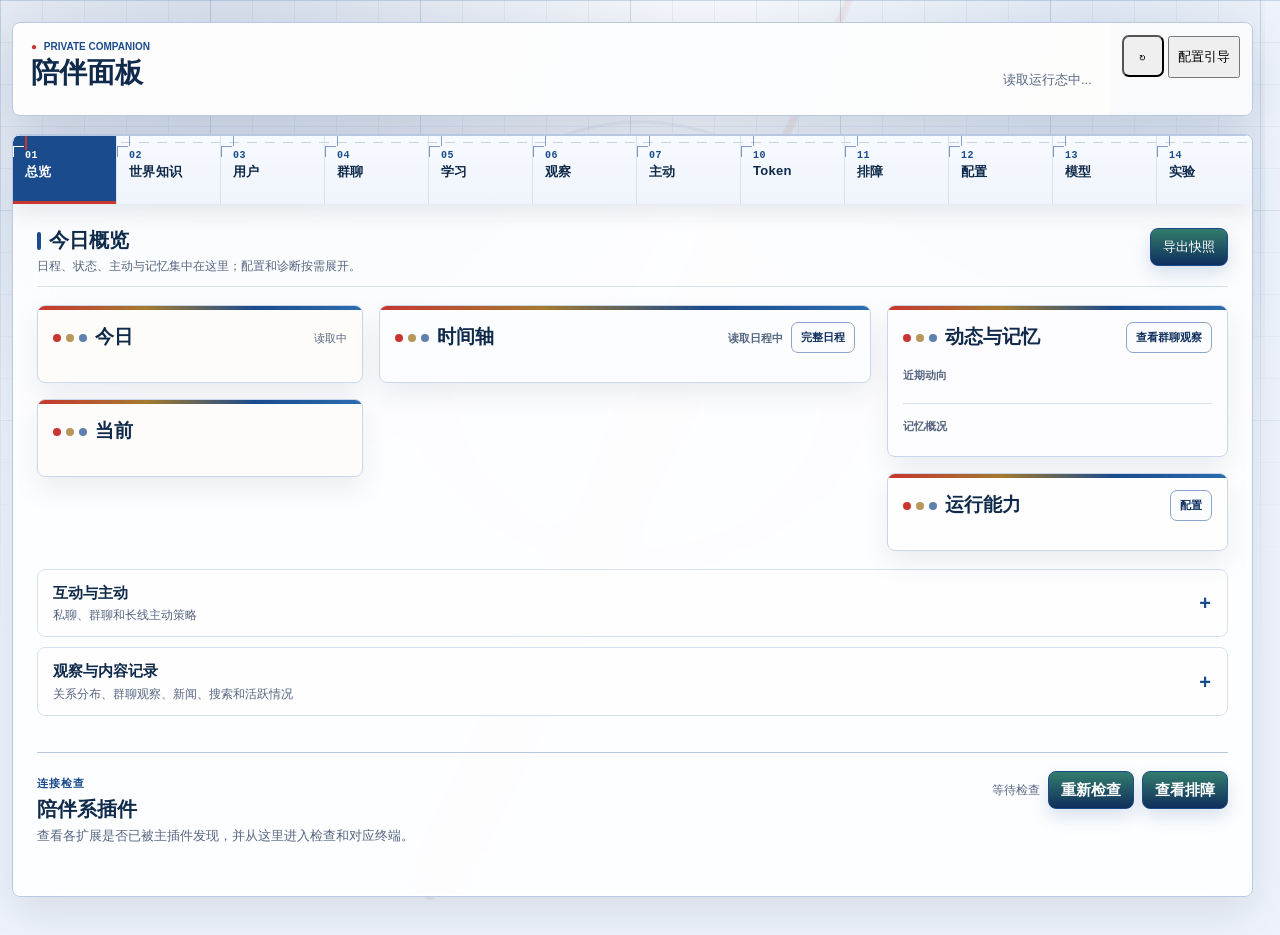
==== commit c1c831fe: "fix(ui): move persona reset into maintenance" ====
--- a/pages/陪伴面板/index.html
+++ b/pages/陪伴面板/index.html
@@ -637,12 +637,6 @@
                   <select name="wardrobe_outfit_mode">
                     <option value="select">只注入当天裁决出的那一套</option>
                     <option value="inventory">注入整份衣柜清单</option>
-                  </select>
-                </label>
-                <label>着装描述详略
-                  <select name="wardrobe_injection_detail">
-                    <option value="full">每轮注入完整着装</option>
-                    <option value="progressive">常驻一行，问到才展开</option>
                   </select>
                 </label>
                 <label>着装轮换冷却天数
--- a/pages/陪伴面板/app.css
+++ b/pages/陪伴面板/app.css
@@ -35623,3 +35623,165 @@
   white-space: pre-wrap;
   word-break: break-word;
 }
+
+/* ---------- 衣柜整套（追加） ---------- */
+.wardrobe-outfits .wardrobe-note { margin: 0 0 10px; font-size: 12px; }
+.wardrobe-outfit-list { display: grid; gap: 8px; }
+.wardrobe-outfit {
+  display: flex;
+  align-items: flex-start;
+  justify-content: space-between;
+  gap: 12px;
+  padding: 10px 12px;
+  border-radius: 10px;
+  background: var(--surface, rgba(255, 255, 255, 0.7));
+  border: 1px solid var(--border-soft, rgba(148, 163, 184, 0.25));
+}
+.wardrobe-outfit-body { min-width: 0; }
+.wardrobe-outfit-body strong { display: block; font-size: 13px; }
+.wardrobe-outfit-body p {
+  margin: 4px 0 0;
+  font-size: 12px;
+  line-height: 1.55;
+  color: var(--text-muted, #6b7280);
+  word-break: break-word;
+}
+.wardrobe-outfit-body small { color: var(--text-muted, #6b7280); font-size: 11px; }
+.wardrobe-outfit-actions button {
+  border: 1px solid var(--border-soft, rgba(148, 163, 184, 0.4));
+  background: transparent;
+  border-radius: 8px;
+  padding: 4px 10px;
+  font-size: 12px;
+  cursor: pointer;
+}
+.wardrobe-outfit-add { margin-top: 12px; }
+.wardrobe-outfit-fields { display: flex; flex-wrap: wrap; gap: 10px; }
+.wardrobe-outfit-fields label { min-width: 180px; }
+
+/* ---------- 衣柜草稿队列（追加） ---------- */
+.wardrobe-drafts {
+  margin: 12px 0 16px;
+  border: 1px solid var(--border-soft, rgba(148, 163, 184, 0.3));
+  border-radius: 12px;
+  background: var(--surface, rgba(255, 255, 255, 0.6));
+}
+.wardrobe-drafts > summary {
+  display: flex;
+  align-items: baseline;
+  justify-content: space-between;
+  gap: 12px;
+  cursor: pointer;
+  padding: 10px 14px;
+  list-style: none;
+}
+.wardrobe-drafts > summary::-webkit-details-marker { display: none; }
+.wardrobe-drafts > summary span { display: grid; gap: 2px; }
+.wardrobe-drafts > summary b { font-size: 13px; }
+.wardrobe-drafts > summary small { color: var(--text-muted, #6b7280); font-size: 12px; }
+.wardrobe-drafts-count {
+  display: inline-block;
+  padding: 1px 8px;
+  border-radius: 999px;
+  background: var(--surface-soft, rgba(148, 163, 184, 0.16));
+  color: var(--text-muted, #6b7280);
+  font-size: 12px;
+}
+.wardrobe-drafts-body {
+  display: grid;
+  gap: 12px;
+  padding: 0 14px 14px;
+  border-top: 1px solid var(--border-soft, rgba(148, 163, 184, 0.2));
+  padding-top: 12px;
+}
+.wardrobe-drafts-actions { display: flex; align-items: center; gap: 10px; flex-wrap: wrap; }
+.wardrobe-draft-list { display: grid; gap: 10px; }
+.wardrobe-draft {
+  display: grid;
+  grid-template-columns: 72px minmax(0, 1fr);
+  gap: 12px;
+  padding: 10px 12px;
+  border-radius: 10px;
+  background: var(--surface, rgba(255, 255, 255, 0.7));
+  border: 1px solid var(--border-soft, rgba(148, 163, 184, 0.25));
+}
+.wardrobe-draft[data-wardrobe-draft-pending="1"] { border-style: dashed; }
+.wardrobe-draft-thumb {
+  display: flex;
+  align-items: center;
+  justify-content: center;
+  width: 72px;
+  height: 72px;
+  overflow: hidden;
+  border-radius: 8px;
+  background: var(--surface-soft, rgba(148, 163, 184, 0.12));
+  color: var(--text-muted, #6b7280);
+  font-size: 11px;
+}
+.wardrobe-draft-thumb img { width: 100%; height: 100%; object-fit: cover; }
+.wardrobe-draft-body { min-width: 0; display: grid; gap: 8px; }
+.wardrobe-draft-meta { color: var(--text-muted, #6b7280); font-size: 11px; word-break: break-all; }
+.wardrobe-draft-fields { display: grid; gap: 8px; }
+.wardrobe-draft-fields label { display: grid; gap: 4px; font-size: 12px; }
+.wardrobe-draft-fields input[type="text"], .wardrobe-draft-fields textarea, .wardrobe-draft-fields select { width: 100%; }
+.wardrobe-draft-hint { color: var(--text-muted, #6b7280); font-size: 11px; }
+.wardrobe-draft-actions { display: flex; align-items: center; gap: 10px; flex-wrap: wrap; }
+
+/* ---------- 今天的穿衣意图（追加） ---------- */
+.wardrobe-intent {
+  margin: 12px 0 16px;
+  border: 1px solid var(--border-soft, rgba(148, 163, 184, 0.3));
+  border-radius: 12px;
+  background: var(--surface, rgba(255, 255, 255, 0.6));
+}
+.wardrobe-intent > summary {
+  display: flex;
+  align-items: baseline;
+  justify-content: space-between;
+  gap: 12px;
+  cursor: pointer;
+  padding: 10px 14px;
+  list-style: none;
+}
+.wardrobe-intent > summary::-webkit-details-marker { display: none; }
+.wardrobe-intent > summary span { display: grid; gap: 2px; }
+.wardrobe-intent > summary b { font-size: 13px; }
+.wardrobe-intent > summary small { color: var(--text-muted, #6b7280); font-size: 12px; }
+.wardrobe-intent-count {
+  display: inline-block;
+  padding: 1px 8px;
+  border-radius: 999px;
+  background: var(--surface-soft, rgba(148, 163, 184, 0.16));
+  color: var(--text-muted, #6b7280);
+  font-size: 12px;
+}
+.wardrobe-intent-body {
+  display: grid;
+  gap: 12px;
+  padding: 12px 14px 14px;
+  border-top: 1px solid var(--border-soft, rgba(148, 163, 184, 0.2));
+}
+.wardrobe-intent-actions { display: flex; align-items: center; gap: 10px; flex-wrap: wrap; }
+.wardrobe-intent-action { display: flex; align-items: center; gap: 8px; flex-wrap: wrap; }
+.wardrobe-intent-detail { display: grid; gap: 10px; }
+.wardrobe-intent-note {
+  margin: 0;
+  color: var(--text-muted, #6b7280);
+  font-size: 12px;
+  line-height: 1.6;
+}
+.wardrobe-intent-meta {
+  display: grid;
+  gap: 6px;
+  margin: 0;
+  font-size: 12px;
+}
+.wardrobe-intent-meta > div { display: flex; justify-content: space-between; gap: 12px; }
+.wardrobe-intent-meta dt { color: var(--text-muted, #6b7280); }
+.wardrobe-intent-meta dd { margin: 0; word-break: break-word; }
+.wardrobe-intent-items { display: grid; gap: 4px; font-size: 12px; }
+.wardrobe-intent-item {
+  padding: 6px 10px;
+  border-radius: 8px;
+  background: var(--surface-soft, rgba(148, 163, 184, 0.12));
+}
--- a/pages/陪伴面板/css/polish.css
+++ b/pages/陪伴面板/css/polish.css
@@ -0,0 +1,5360 @@
+/*
+ * Panel polish layer
+ * Focused visual and interaction refinements kept separate from the legacy stylesheet.
+ */
+
+:root {
+  --panel-focus-ring: 0 0 0 3px color-mix(in srgb, var(--accent) 22%, transparent);
+  --panel-hover-surface: color-mix(in srgb, var(--panel) 90%, var(--accent-soft));
+  --panel-sticky-shadow: 0 8px 22px rgba(15, 42, 74, 0.10);
+}
+
+/* Multi-persona configuration order: common management, selector, context,
+   then the selected persona's behavior settings. */
+#panel-config .config-persona-context,
+#panel-config .config-persona-settings {
+  display: grid;
+  grid-column: 1 / -1;
+  gap: 16px;
+  min-width: 0;
+}
+
+#panel-config .config-persona-top-row {
+  display: grid;
+  grid-template-columns: repeat(2, minmax(0, 1fr));
+  gap: 16px;
+  align-items: stretch;
+  min-width: 0;
+}
+
+#panel-config .config-persona-top-row > #proactiveOnlyModeCard,
+#panel-config .config-persona-top-row > #multiPersonaModeSummary {
+  grid-column: auto;
+  width: 100%;
+  min-width: 0;
+}
+
+#panel-config .config-persona-top-row .proactive-mode-stack {
+  height: 100%;
+  margin-top: 0;
+}
+
+#panel-config .config-persona-top-row .proactive-mode-settings-row {
+  height: 100%;
+  grid-template-columns: minmax(0, 1fr);
+}
+
+#panel-config .config-persona-top-row .proactive-mode-card {
+  width: 100%;
+  height: 100%;
+  box-sizing: border-box;
+}
+
+#panel-config .config-persona-selector {
+  display: grid;
+  grid-template-columns: minmax(220px, 360px) minmax(0, 1fr);
+  align-items: end;
+  gap: 16px;
+  border: 1px solid var(--line-soft);
+  border-radius: 8px;
+  padding: 14px 16px;
+  background: var(--surface);
+  box-shadow: var(--shadow-ring);
+}
+
+#panel-config .config-persona-selector[hidden] {
+  display: none;
+}
+
+#panel-config .config-persona-selector label {
+  display: grid;
+  gap: 6px;
+  color: var(--muted);
+  font-size: 12px;
+  font-weight: 750;
+}
+
+#panel-config .config-persona-selector select {
+  min-height: 38px;
+  border: 1px solid var(--line);
+  border-radius: 7px;
+  padding: 0 10px;
+  background: var(--panel);
+  color: var(--ink);
+  font: inherit;
+  font-size: 13px;
+}
+
+#panel-config .config-persona-selector-meta {
+  display: flex;
+  flex-wrap: wrap;
+  align-items: baseline;
+  gap: 7px;
+  color: var(--muted);
+  font-size: 12px;
+}
+
+#panel-config .config-persona-selector-meta b {
+  color: var(--ink);
+}
+
+#panel-config .config-persona-selector-meta span {
+  color: var(--muted);
+}
+
+#panel-config .config-persona-stats {
+  min-width: 0;
+  border: 1px solid var(--line-soft);
+  border-radius: 8px;
+  padding: 14px 16px 16px;
+  background: var(--surface);
+  box-shadow: var(--shadow-ring);
+}
+
+#panel-config .config-persona-maintenance {
+  min-width: 0;
+  border: 1px solid color-mix(in srgb, var(--danger) 24%, var(--line-soft));
+  border-radius: 8px;
+  padding: 14px 16px 16px;
+  background: color-mix(in srgb, var(--surface) 92%, var(--red-soft));
+  box-shadow: var(--shadow-ring);
+}
+
+#panel-config .config-persona-maintenance > header,
+#panel-config .config-persona-maintenance-body {
+  display: flex;
+  align-items: flex-start;
+  justify-content: space-between;
+  gap: 16px;
+}
+
+#panel-config .config-persona-maintenance > header {
+  align-items: end;
+  margin-bottom: 12px;
+}
+
+#panel-config .config-persona-maintenance h2 {
+  margin: 3px 0 0;
+  font-size: 18px;
+}
+
+#panel-config .config-persona-maintenance-body > div {
+  display: grid;
+  gap: 5px;
+  min-width: 0;
+}
+
+#panel-config .config-persona-maintenance-body p,
+#panel-config .config-persona-maintenance-body small {
+  margin: 0;
+  color: var(--muted);
+  line-height: 1.55;
+}
+
+#panel-config .config-persona-maintenance-body .danger-outline {
+  flex: 0 0 auto;
+  min-height: 38px;
+  max-width: 280px;
+  white-space: normal;
+}
+
+#panel-config .config-persona-stats > header,
+#panel-config .persona-management-head {
+  display: flex;
+  align-items: end;
+  justify-content: space-between;
+  gap: 14px;
+  margin-bottom: 12px;
+}
+
+#panel-config .config-persona-stats h2,
+#panel-config .persona-management-head h2 {
+  margin: 3px 0 0;
+  font-size: 18px;
+}
+
+#panel-config .config-stats {
+  display: grid;
+  grid-template-columns: repeat(4, minmax(0, 1fr));
+  gap: 10px;
+  padding: 0;
+}
+
+#panel-config .config-stats .stat {
+  min-height: 76px;
+}
+
+#panel-config .config-common-multi-persona-summary {
+  min-width: 0;
+}
+
+#panel-config .multi-persona-mode-summary {
+  cursor: pointer;
+  transition: border-color .16s var(--ease), background .16s var(--ease), box-shadow .16s var(--ease);
+}
+
+#panel-config .multi-persona-mode-summary:hover {
+  border-color: color-mix(in srgb, var(--accent) 44%, var(--line));
+  box-shadow: 0 10px 24px rgba(15, 42, 74, .08);
+}
+
+#panel-config .multi-persona-mode-summary.on {
+  border-left: 4px solid var(--accent);
+  background: color-mix(in srgb, var(--accent-soft) 42%, white);
+}
+
+#panel-config .multi-persona-mode-summary.off {
+  border-left: 4px solid #b15a4f;
+}
+
+#panel-config .multi-persona-mode-summary.dirty {
+  border-color: color-mix(in srgb, #b7791f 58%, var(--line));
+}
+
+#panel-config .multi-persona-mode-summary.on .feature-toggle-visual {
+  background: var(--accent);
+}
+
+#panel-config .multi-persona-mode-summary.on .feature-toggle-visual::after {
+  transform: translateX(16px);
+}
+
+#panel-config .persona-management-feature-view {
+  min-width: 0;
+  border-top: 1px solid var(--line-soft);
+  padding: 16px;
+}
+
+#panel-config .multi-persona-feature-head {
+  grid-template-columns: minmax(0, 1fr) 132px;
+  border-bottom: 1px solid var(--line-soft);
+}
+
+#panel-config .persona-setting-disabled-note {
+  margin: 0 0 12px;
+  color: var(--muted);
+  font-size: 12px;
+  line-height: 1.55;
+}
+
+#panel-config .persona-management-head p {
+  max-width: 780px;
+  margin: 4px 0 0;
+  color: var(--muted);
+  font-size: 12px;
+}
+
+#panel-config .persona-management-status,
+#panel-config .persona-management-mode-control {
+  display: flex;
+  flex-wrap: wrap;
+  align-items: center;
+  justify-content: flex-end;
+  gap: 8px;
+}
+
+#panel-config .persona-management-mode-control .feature-detail-toggle {
+  min-height: 36px;
+}
+
+#panel-config .persona-management-mode-control button {
+  min-height: 34px;
+}
+
+#panel-config .persona-management-note {
+  display: grid;
+  gap: 4px;
+  margin-bottom: 12px;
+  color: var(--muted);
+  font-size: 12px;
+}
+
+#panel-config .persona-config-degraded {
+  display: grid;
+  gap: 4px;
+  margin-bottom: 12px;
+  border: 1px solid color-mix(in srgb, #b15d28 38%, var(--line));
+  border-radius: 8px;
+  padding: 10px 12px;
+  background: color-mix(in srgb, #fff0df 72%, var(--panel));
+  color: #75401f;
+  font-size: 11px;
+  overflow-wrap: anywhere;
+}
+
+#panel-config .persona-primary-setup {
+  display: grid;
+  grid-template-columns: minmax(0, 1fr) minmax(180px, 280px) auto;
+  align-items: end;
+  gap: 10px;
+  margin-bottom: 12px;
+  border: 1px solid color-mix(in srgb, #b7791f 42%, var(--line));
+  border-radius: 8px;
+  padding: 11px;
+  background: color-mix(in srgb, #fff7df 72%, var(--panel));
+}
+
+#panel-config .persona-primary-setup header,
+#panel-config .persona-primary-setup label,
+#panel-config .persona-primary-readonly {
+  display: grid;
+  gap: 4px;
+  min-width: 0;
+}
+
+#panel-config .persona-primary-setup header span,
+#panel-config .persona-primary-setup label,
+#panel-config .persona-primary-readonly span,
+#panel-config .persona-primary-readonly small {
+  color: var(--muted);
+  font-size: 11px;
+}
+
+#panel-config .persona-primary-setup select {
+  min-height: 34px;
+  border: 1px solid var(--line);
+  border-radius: 7px;
+  padding: 0 9px;
+  background: var(--surface);
+  color: var(--ink);
+  font: inherit;
+}
+
+#panel-config .persona-primary-readonly strong,
+#panel-config .persona-primary-readonly code {
+  overflow-wrap: anywhere;
+}
+
+#panel-config .multi-persona-legacy-routing {
+  margin-bottom: 12px;
+  border-color: color-mix(in srgb, #b7791f 34%, var(--line));
+}
+
+#panel-config .multi-persona-legacy-routing code {
+  overflow-wrap: anywhere;
+}
+
+#panel-config .persona-topology-form {
+  display: grid;
+  grid-template-columns: minmax(180px, 260px) minmax(0, 1fr) auto;
+  align-items: end;
+  gap: 10px;
+  margin-bottom: 14px;
+  border: 1px solid var(--line-soft);
+  border-radius: 8px;
+  padding: 11px;
+  background: color-mix(in srgb, var(--surface) 92%, var(--panel));
+}
+
+#panel-config .persona-topology-form > label {
+  display: grid;
+  gap: 5px;
+  color: var(--muted);
+  font-size: 11px;
+}
+
+#panel-config .persona-topology-form select {
+  min-height: 34px;
+  border: 1px solid var(--line);
+  border-radius: 7px;
+  padding: 0 9px;
+  background: var(--panel);
+  color: var(--ink);
+  font: inherit;
+}
+
+#panel-config .persona-topology-form fieldset {
+  min-width: 0;
+  margin: 0;
+  border: 0;
+  padding: 0;
+}
+
+#panel-config .persona-topology-form legend {
+  margin-bottom: 5px;
+  color: var(--muted);
+  font-size: 11px;
+}
+
+#panel-config .persona-topology-checks {
+  display: flex;
+  flex-wrap: wrap;
+  gap: 5px 10px;
+}
+
+#panel-config .persona-topology-checks label {
+  display: inline-flex;
+  align-items: center;
+  gap: 4px;
+  color: var(--ink);
+  font-size: 11px;
+}
+
+#panel-config .persona-topology-switch {
+  position: relative;
+  display: inline-grid;
+  grid-template-columns: 38px minmax(0, 1fr);
+  align-items: center;
+  gap: 7px;
+  min-width: 132px;
+  min-height: 34px;
+  border: 1px solid var(--line-soft);
+  border-radius: 7px;
+  padding: 5px 7px;
+  background: var(--surface);
+}
+
+#panel-config .persona-topology-switch input {
+  position: absolute;
+  width: 1px;
+  height: 1px;
+  opacity: 0;
+  pointer-events: none;
+}
+
+#panel-config .persona-topology-switch input:checked + .feature-toggle-visual {
+  background: var(--accent);
+}
+
+#panel-config .persona-topology-switch input:checked + .feature-toggle-visual::after {
+  transform: translateX(16px);
+}
+
+#panel-config .persona-topology-switch input:disabled + .feature-toggle-visual {
+  background: color-mix(in srgb, var(--accent) 58%, #a6b1bd);
+  opacity: .86;
+}
+
+#panel-config .persona-topology-switch > span:last-child {
+  line-height: 1.35;
+}
+
+#panel-config .persona-management-body {
+  min-width: 0;
+}
+
+#panel-config .persona-config-admin-grid {
+  display: grid;
+  grid-template-columns: repeat(2, minmax(0, 1fr));
+  gap: 12px;
+  margin-bottom: 14px;
+}
+
+#panel-config .persona-config-create-form,
+#panel-config .persona-config-detach-form {
+  display: grid;
+  align-content: start;
+  gap: 10px;
+  min-width: 0;
+  border: 1px solid var(--line-soft);
+  border-radius: 8px;
+  padding: 13px;
+  background: color-mix(in srgb, var(--panel) 94%, var(--surface));
+}
+
+#panel-config .persona-config-create-form header,
+#panel-config .persona-config-detach-form header {
+  display: grid;
+  gap: 3px;
+}
+
+#panel-config .persona-config-create-form header span,
+#panel-config .persona-config-detach-form header span,
+#panel-config .persona-config-detach-preview {
+  color: var(--muted);
+  font-size: 11px;
+}
+
+#panel-config .persona-config-admin-fields {
+  display: grid;
+  grid-template-columns: repeat(2, minmax(0, 1fr));
+  gap: 9px;
+}
+
+#panel-config .persona-config-admin-fields label,
+#panel-config .persona-config-detach-form > label {
+  display: grid;
+  gap: 5px;
+  min-width: 0;
+  color: var(--muted);
+  font-size: 11px;
+}
+
+#panel-config .persona-config-admin-fields input,
+#panel-config .persona-config-admin-fields select,
+#panel-config .persona-config-detach-form select {
+  width: 100%;
+  min-height: 36px;
+  border: 1px solid var(--line);
+  border-radius: 7px;
+  padding: 0 9px;
+  background: var(--surface);
+  color: var(--ink);
+  font: inherit;
+}
+
+#panel-config .persona-config-detach-actions {
+  display: flex;
+  flex-wrap: wrap;
+  gap: 7px;
+}
+
+#panel-config .persona-config-detach-preview {
+  display: grid;
+  gap: 3px;
+  min-height: 48px;
+  border: 1px dashed var(--line);
+  border-radius: 7px;
+  padding: 9px;
+  overflow-wrap: anywhere;
+}
+
+#panel-config .persona-config-detach-preview b {
+  color: var(--ink);
+}
+
+#panel-config .persona-management-empty {
+  display: grid;
+  gap: 5px;
+  color: var(--muted);
+  font-size: 12px;
+}
+
+#panel-config .persona-management-empty b {
+  color: var(--ink);
+  font-size: 14px;
+}
+
+@media (max-width: 760px) {
+  #panel-config .config-persona-selector,
+  #panel-config .config-persona-top-row,
+  #panel-config .config-stats,
+  #panel-config .persona-config-admin-grid,
+  #panel-config .persona-config-admin-fields,
+  #panel-config .persona-primary-setup {
+    grid-template-columns: 1fr;
+  }
+
+  #panel-config .config-persona-stats > header,
+  #panel-config .config-persona-maintenance > header,
+  #panel-config .config-persona-maintenance-body,
+  #panel-config .persona-management-head,
+  #panel-config .multi-persona-feature-head,
+  #panel-config .persona-topology-form {
+    align-items: flex-start;
+    flex-direction: column;
+  }
+
+  #panel-config .persona-topology-form {
+    grid-template-columns: 1fr;
+  }
+}
+
+html {
+  scroll-padding-top: 72px;
+}
+
+body {
+  text-rendering: optimizeLegibility;
+}
+
+.folio,
+.layout {
+  isolation: isolate;
+}
+
+.folio {
+  box-shadow: 0 18px 52px rgba(15, 42, 74, 0.13), var(--shadow-ring);
+}
+
+.layout {
+  box-shadow: 0 16px 44px rgba(15, 42, 74, 0.11), var(--shadow-ring);
+}
+
+.annotations {
+  min-height: 68px;
+  scroll-snap-type: x proximity;
+  scroll-padding-inline: 12px;
+  box-shadow: var(--panel-sticky-shadow);
+}
+
+.annotations::-webkit-scrollbar {
+  height: 8px;
+}
+
+.annotations::-webkit-scrollbar-thumb {
+  border: 2px solid transparent;
+  border-radius: 999px;
+  background: color-mix(in srgb, var(--accent) 34%, transparent);
+  background-clip: padding-box;
+}
+
+.tab {
+  min-width: 104px;
+  min-height: 68px;
+  scroll-snap-align: start;
+  transition: background .16s var(--ease), color .16s var(--ease), box-shadow .16s var(--ease);
+}
+
+.tab:hover {
+  background: var(--panel-hover-surface);
+  box-shadow: inset 0 -2px 0 color-mix(in srgb, var(--accent) 42%, transparent);
+}
+
+.tab:focus-visible,
+button:focus-visible,
+a:focus-visible,
+[role="button"]:focus-visible {
+  outline: none;
+  box-shadow: var(--panel-focus-ring);
+}
+
+.tab:focus-visible {
+  z-index: 1;
+  box-shadow: inset 0 -2px 0 var(--accent), var(--panel-focus-ring);
+}
+
+.tab.is-active {
+  box-shadow: inset 0 -3px 0 var(--red);
+}
+
+.panel {
+  min-width: 0;
+  padding: clamp(16px, 2vw, 24px);
+}
+
+.panel.is-active {
+  animation: panel-polish-enter .20s var(--ease) both;
+}
+
+@keyframes panel-polish-enter {
+  from { opacity: 0; transform: translateY(4px); }
+  to { opacity: 1; transform: translateY(0); }
+}
+
+.section-head {
+  align-items: flex-start;
+  padding-bottom: 12px;
+  border-bottom: 1px solid var(--line-soft);
+}
+
+.section-head h2 {
+  min-width: 0;
+  margin: 0;
+  line-height: 1.25;
+}
+
+.section-head .actions,
+.section-head .toolbar {
+  flex: 0 0 auto;
+  margin: 0;
+}
+
+button,
+.inline-form button,
+.stack-form button,
+.actions button,
+.toolbar button {
+  min-height: 36px;
+}
+
+button:not(:disabled) {
+  touch-action: manipulation;
+}
+
+button:disabled,
+input:disabled,
+select:disabled,
+textarea:disabled {
+  cursor: not-allowed;
+  opacity: .58;
+}
+
+input,
+select,
+textarea {
+  min-height: 38px;
+}
+
+textarea {
+  min-height: 88px;
+}
+
+input:focus,
+select:focus,
+textarea:focus {
+  outline: none;
+  box-shadow: var(--panel-focus-ring);
+}
+
+.module-card,
+.dashboard-grid > article,
+.provider-card,
+.life-card,
+.observation-grid article,
+.qzone-card {
+  min-width: 0;
+}
+
+.module-card,
+.dashboard-grid > article,
+.provider-card {
+  transition: border-color .16s var(--ease), box-shadow .16s var(--ease), background .16s var(--ease);
+}
+
+.module-card:hover,
+.dashboard-grid > article:hover,
+.provider-card:hover {
+  border-color: color-mix(in srgb, var(--line) 56%, var(--accent));
+  box-shadow: 0 12px 28px rgba(15, 42, 74, 0.09);
+}
+
+.table-wrap,
+.table-scroll,
+.table-responsive {
+  overscroll-behavior-inline: contain;
+}
+
+.table-wrap table,
+.table-scroll table,
+.table-responsive table {
+  min-width: 680px;
+}
+
+.muted,
+.hint,
+.section-desc,
+small {
+  overflow-wrap: anywhere;
+}
+
+.notice,
+.empty,
+.qzone-empty {
+  border-radius: var(--radius-sm);
+}
+
+@media (max-width: 760px) {
+  .shell {
+    width: min(100% - 16px, 1520px);
+    padding-top: 8px;
+    padding-bottom: 24px;
+  }
+
+  .folio,
+  .layout {
+    border-radius: 7px;
+  }
+
+  .annotations {
+    top: 0;
+    min-height: 58px;
+  }
+
+  .tab {
+    min-width: 88px;
+    min-height: 58px;
+    padding: 12px 10px 9px;
+  }
+
+  .tab span {
+    font-size: 12px;
+  }
+
+  .panel {
+    padding: 14px;
+  }
+
+  .section-head {
+    flex-direction: column;
+    gap: 10px;
+  }
+
+  .section-head .actions,
+  .section-head .toolbar {
+    width: 100%;
+  }
+
+  .section-head .actions > button,
+  .section-head .toolbar > button {
+    flex: 1 1 140px;
+  }
+
+  .toolbar,
+  .actions {
+    gap: 7px;
+  }
+
+  button,
+  .inline-form button,
+  .stack-form button,
+  .actions button,
+  .toolbar button {
+    min-height: 40px;
+  }
+
+  input,
+  select,
+  textarea {
+    font-size: 16px;
+  }
+}
+
+@media (prefers-reduced-motion: reduce) {
+  *,
+  *::before,
+  *::after {
+    scroll-behavior: auto !important;
+    animation-duration: .01ms !important;
+    animation-iteration-count: 1 !important;
+    transition-duration: .01ms !important;
+  }
+}
+/* Card information hierarchy: freshness, action-first reviews, and stable grids. */
+.pulse-card > span { display: flex; align-items: center; justify-content: space-between; gap: 8px; }
+.pulse-card-label { min-width: 0; color: var(--muted); font-style: normal; }
+.pulse-card-freshness { flex: 0 0 auto; color: color-mix(in srgb, var(--muted) 82%, var(--accent)); font-size: 11px; font-style: normal; white-space: nowrap; }
+.ux-review-list { display: grid; gap: 10px; }
+.ux-review-summary { display: flex; align-items: center; justify-content: space-between; gap: 12px; padding: 10px 12px; border: 1px solid var(--line-soft); border-radius: var(--radius-sm); background: color-mix(in srgb, var(--panel) 84%, var(--surface)); }
+.ux-review-summary > div { display: grid; gap: 2px; min-width: 0; }
+.ux-review-summary b { font-size: 14px; }
+.ux-review-summary small { color: var(--muted); overflow-wrap: anywhere; }
+.ux-review-summary.has-actions { border-color: color-mix(in srgb, var(--warn) 40%, var(--line-soft)); background: color-mix(in srgb, var(--gold-soft) 50%, var(--panel)); }
+.ux-review-summary.clear { border-color: color-mix(in srgb, var(--accent) 30%, var(--line-soft)); }
+.ux-review-toggle { flex: 0 0 auto; min-height: 34px; white-space: nowrap; }
+.ux-review-items { display: grid; grid-template-columns: repeat(3, minmax(0, 1fr)); gap: 10px; }
+.ux-review-items > .empty { grid-column: 1 / -1; margin: 0; }
+@media (max-width: 960px) { .ux-review-items { grid-template-columns: repeat(2, minmax(0, 1fr)); } }
+@media (max-width: 760px) { .pulse-card > span, .ux-review-summary { align-items: flex-start; flex-direction: column; } .ux-review-toggle { width: 100%; } .ux-review-items { grid-template-columns: 1fr; } }
+/* Experimental workspace: action-first layout and on-demand evidence. */
+.experimental-page > .section-head .muted { max-width: 62ch; }
+.exp-card { align-content: start; }
+.exp-card-desc { min-height: 3.2em; }
+.exp-card-foot { align-items: center; }
+.exp-card-status { display: inline-flex; align-items: center; min-height: 28px; border: 1px solid var(--line-soft); border-radius: 999px; padding: 3px 9px; color: var(--muted); font-size: 11px; font-weight: 700; white-space: nowrap; }
+.exp-card-status.on { border-color: color-mix(in srgb, var(--accent) 38%, var(--line-soft)); background: var(--accent-soft); color: var(--accent-strong); }
+.exp-card-status.off { background: color-mix(in srgb, var(--surface) 82%, var(--gold-soft)); }
+.exp-priority-grid { margin-top: 14px; }
+.exp-evidence { margin-top: 14px; border: 1px solid var(--line-soft); border-radius: var(--radius); background: color-mix(in srgb, var(--surface) 72%, var(--panel)); }
+.exp-evidence > summary { display: flex; align-items: center; justify-content: space-between; gap: 12px; cursor: pointer; list-style: none; padding: 12px 14px; color: var(--ink); }
+.exp-evidence > summary::-webkit-details-marker { display: none; }
+.exp-evidence > summary::after { content: "+"; flex: 0 0 auto; color: var(--accent); font-size: 18px; font-weight: 700; line-height: 1; }
+.exp-evidence[open] > summary { border-bottom: 1px solid var(--line-soft); background: color-mix(in srgb, var(--accent-soft) 40%, var(--panel)); }
+.exp-evidence[open] > summary::after { content: "−"; }
+.exp-evidence > summary span { font-weight: 800; }
+.exp-evidence > summary small { color: var(--muted); text-align: right; }
+.exp-evidence-body { display: grid; gap: 14px; padding: 14px; }
+.exp-evidence-body > .exp-detail-card { margin: 0; }
+@media (max-width: 760px) { .exp-card-desc { min-height: 0; } .exp-evidence > summary { align-items: flex-start; flex-direction: column; } .exp-evidence > summary small { text-align: left; } }
+/* Relationship workspace: roster-first information architecture. */
+.relationship-workspace { --relationship-accent: color-mix(in srgb, var(--accent) 72%, var(--plum)); }
+.relationship-head { align-items: flex-end; }
+.relationship-head > div:first-child { display: grid; gap: 4px; }
+.relationship-kicker { color: var(--relationship-accent); font-family: Consolas, "Segoe UI", monospace; font-size: 11px; font-weight: 800; }
+.relationship-head h2 { margin: 0; }
+.relationship-head .section-desc { max-width: 72ch; margin: 0; }
+.relationship-summary { grid-template-columns: repeat(4, minmax(0, 1fr)); margin-bottom: 12px; }
+.relationship-summary .worldbook-stat { min-height: 112px; }
+.relationship-commandbar { display: grid; grid-template-columns: minmax(260px, .82fr) minmax(0, 1.18fr); gap: 12px; align-items: end; margin-bottom: 14px; padding: 12px; border: 1px solid var(--line-soft); border-radius: var(--radius); background: color-mix(in srgb, var(--surface) 72%, var(--panel)); }
+.relationship-search { display: grid; gap: 5px; min-width: 0; }
+.relationship-search > span { color: var(--muted); font-size: 12px; font-weight: 700; }
+.relationship-source { align-self: center; min-width: 0; padding: 9px 0; font-size: 12px; line-height: 1.5; overflow-wrap: anywhere; }
+.relationship-workspace-grid { display: grid; grid-template-columns: minmax(0, 1.55fr) minmax(290px, .75fr); gap: 14px; align-items: start; }
+.relationship-roster, .relationship-context-card, .relationship-import-card { min-width: 0; border: 1px solid var(--line-soft); border-radius: var(--radius); padding: 14px; background: rgba(255,255,255,.88); box-shadow: var(--shadow-soft), var(--shadow-ring); }
+.relationship-sidebar { display: grid; gap: 14px; position: sticky; top: 82px; }
+.relationship-section-head { display: flex; align-items: flex-end; justify-content: space-between; gap: 12px; margin-bottom: 12px; }
+.relationship-section-head > div { display: grid; gap: 2px; }
+.relationship-section-head span { color: var(--muted); font-size: 11px; font-weight: 700; }
+.relationship-section-head h3 { margin: 0; color: var(--ink); font-size: 17px; }
+.relationship-section-head.compact { margin-bottom: 10px; }
+.relationship-count { white-space: nowrap; }
+.relationship-create { margin-bottom: 12px; border: 1px dashed color-mix(in srgb, var(--line) 68%, var(--accent)); border-radius: var(--radius-sm); background: color-mix(in srgb, var(--surface) 78%, var(--panel)); }
+.relationship-create summary { cursor: pointer; padding: 9px 10px; color: var(--accent-strong); font-size: 13px; font-weight: 800; }
+.relationship-create[open] summary { border-bottom: 1px solid var(--line-soft); }
+.relationship-create .manage-form { padding: 10px; }
+.relationship-member-list { display: grid; gap: 10px; max-height: min(74vh, 1080px); padding-right: 3px; overflow: auto; overscroll-behavior: contain; }
+.relationship-member-list .worldbook-member-card { margin: 0; border-color: color-mix(in srgb, var(--line-soft) 86%, var(--accent-soft)); box-shadow: none; }
+.relationship-member-list .worldbook-member-card:has(.worldbook-pending-list) { border-color: color-mix(in srgb, var(--warn) 42%, var(--line-soft)); }
+.relationship-member-list .worldbook-member-head { align-items: flex-start; }
+.relationship-member-list .worldbook-card-actions { justify-content: flex-end; }
+.relationship-member-list .worldbook-compact-meta { gap: 5px 7px; }
+.relationship-member-list .worldbook-member-preview-list { border-left: 3px solid color-mix(in srgb, var(--accent) 38%, transparent); }
+.relationship-import-state { display: grid; gap: 0; margin: 0; }
+.relationship-import-state > div { display: grid; grid-template-columns: minmax(0, 1fr) auto; gap: 10px; padding: 9px 0; border-bottom: 1px dashed var(--line-soft); }
+.relationship-import-state > div:last-child { border-bottom: 0; }
+.relationship-import-state dt { color: var(--muted); font-size: 12px; }
+.relationship-import-state dd { margin: 0; color: var(--accent-strong); font-size: 12px; font-weight: 700; text-align: right; overflow-wrap: anywhere; }
+.relationship-sidebar .worldbook-groups { max-height: 360px; overflow: auto; overscroll-behavior: contain; }
+.relationship-sidebar .worldbook-group-card { border: 1px solid var(--line-soft); border-radius: var(--radius-sm); background: var(--surface); }
+@media (max-width: 1120px) { .relationship-workspace-grid { grid-template-columns: 1fr; } .relationship-sidebar { position: static; grid-template-columns: repeat(2, minmax(0, 1fr)); } .relationship-member-list { max-height: none; } }
+@media (max-width: 760px) { .relationship-head { align-items: stretch; } .relationship-summary { grid-template-columns: repeat(2, minmax(0, 1fr)); } .relationship-commandbar { grid-template-columns: 1fr; } .relationship-sidebar { grid-template-columns: 1fr; } .relationship-member-list .worldbook-member-head { flex-direction: column; } .relationship-member-list .worldbook-card-actions { justify-content: flex-start; } .relationship-import-state > div { grid-template-columns: 1fr; gap: 3px; } .relationship-import-state dd { text-align: left; } }
+
+/* 学习工作台：技能、表达和社交关系共用一套紧凑信息架构。 */
+.learning-page {
+  --learning-attention: color-mix(in srgb, var(--warn) 78%, var(--accent));
+  min-width: 0;
+}
+
+.learning-page > * {
+  min-width: 0;
+}
+
+.learning-page-head {
+  display: flex;
+  align-items: flex-end;
+  justify-content: space-between;
+  gap: 20px;
+  margin-bottom: 12px;
+  padding-bottom: 12px;
+  border-bottom: 1px solid var(--line-soft);
+}
+
+.learning-page-head > div {
+  display: grid;
+  gap: 3px;
+}
+
+.learning-page-kicker {
+  color: var(--accent);
+  font: 800 11px/1.4 Consolas, "Segoe UI", monospace;
+}
+
+.learning-page-head h2,
+.learning-section-head h3 {
+  margin: 0;
+}
+
+.learning-page-head .section-desc {
+  max-width: 72ch;
+  margin: 0;
+}
+
+.learning-page-status {
+  flex: 0 0 auto;
+  padding: 6px 9px;
+  border: 1px solid color-mix(in srgb, var(--accent) 28%, var(--line-soft));
+  border-radius: 999px;
+  background: color-mix(in srgb, var(--accent-soft) 52%, var(--panel));
+  color: var(--accent-strong);
+  font-size: 12px;
+  font-weight: 800;
+}
+
+.learning-summary-board {
+  display: grid;
+  grid-template-columns: repeat(3, minmax(0, 1fr));
+  gap: 8px;
+  margin: 0 0 12px;
+}
+
+.learning-summary-card {
+  display: grid;
+  grid-template-columns: auto minmax(0, 1fr);
+  grid-template-rows: auto auto;
+  gap: 0 9px;
+  min-height: 72px;
+  padding: 10px 12px;
+  border: 1px solid var(--line-soft);
+  border-radius: var(--radius-sm);
+  background: color-mix(in srgb, var(--surface) 68%, var(--panel));
+  color: var(--ink);
+  text-align: left;
+  box-shadow: none;
+}
+
+.learning-summary-card:hover,
+.learning-summary-card:focus-visible {
+  border-color: color-mix(in srgb, var(--accent) 55%, var(--line));
+  background: color-mix(in srgb, var(--accent-soft) 35%, var(--panel));
+  transform: none;
+}
+
+.learning-summary-card:focus-visible {
+  outline: 3px solid color-mix(in srgb, var(--accent) 22%, transparent);
+  outline-offset: 2px;
+}
+
+.learning-summary-card b {
+  grid-row: 1 / -1;
+  align-self: center;
+  min-width: 34px;
+  color: var(--accent-strong);
+  font-size: 25px;
+  line-height: 1;
+}
+
+.learning-summary-card span {
+  align-self: end;
+  font-size: 13px;
+  font-weight: 800;
+}
+
+.learning-summary-card small {
+  align-self: start;
+  color: var(--muted);
+  font-size: 11px;
+  opacity: 1;
+}
+
+.learning-summary-card.has-attention {
+  border-color: color-mix(in srgb, var(--learning-attention) 52%, var(--line-soft));
+  background: color-mix(in srgb, var(--gold-soft) 42%, var(--panel));
+}
+
+.learning-summary-card.has-attention b {
+  color: var(--learning-attention);
+}
+
+.learning-summary-card.is-active,
+.learning-summary-expression-card.is-active,
+.learning-summary-expression-card:focus-within {
+  border-color: color-mix(in srgb, var(--accent) 58%, var(--line));
+  background: color-mix(in srgb, var(--accent-soft) 42%, var(--panel));
+}
+
+.learning-summary-expression-card {
+  grid-template-columns: minmax(0, 1.45fr) minmax(100px, .75fr);
+  grid-template-rows: 1fr;
+  gap: 0;
+  padding: 0;
+  overflow: hidden;
+}
+
+.learning-summary-expression-card > button {
+  display: grid;
+  grid-template-columns: auto minmax(0, 1fr);
+  grid-template-rows: auto auto;
+  gap: 0 9px;
+  min-width: 0;
+  min-height: 70px;
+  padding: 10px 12px;
+  border: 0;
+  border-radius: 0;
+  background: transparent;
+  color: var(--ink);
+  box-shadow: none;
+  text-align: left;
+}
+
+.learning-summary-expression-main {
+  border-right: 1px solid var(--line-soft) !important;
+}
+
+.learning-summary-expression-card > button:hover,
+.learning-summary-expression-card > button.is-active {
+  background: color-mix(in srgb, var(--accent-soft) 48%, transparent);
+}
+
+.learning-summary-expression-card > button:focus-visible {
+  position: relative;
+  z-index: 1;
+  outline: 3px solid color-mix(in srgb, var(--accent) 24%, transparent);
+  outline-offset: -3px;
+}
+
+.learning-summary-review-action.has-attention {
+  background: color-mix(in srgb, var(--gold-soft) 58%, transparent);
+}
+
+.learning-summary-review-action.has-attention b {
+  color: var(--learning-attention);
+}
+
+.expression-view-tabs button:focus-visible,
+.expression-review-queue-item:focus-visible {
+  outline: 3px solid color-mix(in srgb, var(--accent) 24%, transparent);
+  outline-offset: 1px;
+}
+
+.learning-section[hidden],
+.expression-view-panel[hidden] {
+  display: none !important;
+}
+
+.learning-section {
+  min-width: 0;
+}
+
+.learning-section-head {
+  display: flex;
+  align-items: flex-end;
+  justify-content: space-between;
+  gap: 16px;
+  margin-bottom: 10px;
+}
+
+.learning-section-head > div:first-child {
+  display: grid;
+  gap: 2px;
+}
+
+.learning-section-head > div:first-child > span {
+  color: var(--accent);
+  font-size: 11px;
+  font-weight: 800;
+}
+
+.learning-section-head > p {
+  max-width: 58ch;
+  margin: 0;
+  color: var(--muted);
+  font-size: 12px;
+  text-align: right;
+}
+
+.learning-workspace-surface {
+  min-width: 0;
+  border: 1px solid var(--line-soft);
+  border-radius: var(--radius);
+  padding: 12px;
+  background: color-mix(in srgb, var(--panel) 92%, var(--surface));
+  box-shadow: var(--shadow-soft), var(--shadow-ring);
+}
+
+.learning-growth-section .skill-manage-drawer {
+  margin-bottom: 12px;
+}
+
+.expression-learning-head {
+  align-items: center;
+}
+
+.expression-view-tabs {
+  display: inline-flex;
+  gap: 3px;
+  padding: 3px;
+  border: 1px solid var(--line-soft);
+  border-radius: var(--radius-sm);
+  background: var(--surface);
+}
+
+.expression-view-tabs button {
+  min-height: 34px;
+  padding: 5px 10px;
+  border: 0;
+  border-radius: 5px;
+  background: transparent;
+  color: var(--muted);
+  box-shadow: none;
+  font-size: 12px;
+  font-weight: 800;
+}
+
+.expression-view-tabs button.is-active {
+  background: var(--panel);
+  color: var(--accent-strong);
+  box-shadow: 0 2px 8px rgba(15, 42, 74, .09);
+}
+
+.expression-view-tabs button span {
+  display: inline-grid;
+  min-width: 20px;
+  height: 20px;
+  margin-left: 4px;
+  place-items: center;
+  border-radius: 999px;
+  background: var(--accent-soft);
+  color: var(--accent-strong);
+  font-size: 11px;
+}
+
+.expression-view-panel {
+  min-width: 0;
+}
+
+.expression-review-workspace {
+  min-width: 0;
+  border: 1px solid var(--line-soft);
+  border-radius: var(--radius);
+  background: color-mix(in srgb, var(--panel) 94%, var(--surface));
+  box-shadow: var(--shadow-soft), var(--shadow-ring);
+  overflow: clip;
+}
+
+.expression-review-hero {
+  display: flex;
+  align-items: flex-start;
+  justify-content: space-between;
+  gap: 18px;
+  padding: 15px 16px;
+  border-bottom: 1px solid var(--line-soft);
+  background: linear-gradient(120deg, color-mix(in srgb, var(--accent-soft) 46%, var(--panel)), var(--panel) 56%);
+}
+
+.expression-review-hero > div:first-child {
+  display: grid;
+  gap: 3px;
+}
+
+.expression-review-hero > div:first-child > span {
+  color: var(--accent);
+  font: 800 10px/1.4 Consolas, "Segoe UI", monospace;
+}
+
+.expression-review-hero h3,
+.expression-review-hero p {
+  margin: 0;
+}
+
+.expression-review-hero p {
+  max-width: 72ch;
+  color: var(--muted);
+  font-size: 12px;
+}
+
+.expression-review-hero-actions {
+  display: flex;
+  align-items: center;
+  gap: 9px;
+  flex: 0 0 auto;
+}
+
+.expression-review-hero-actions > span {
+  color: var(--muted);
+  font-size: 12px;
+  white-space: nowrap;
+}
+
+.expression-review-hero-actions > span b {
+  color: var(--learning-attention);
+  font-size: 20px;
+}
+
+.expression-review-toolbar {
+  display: grid;
+  grid-template-columns: auto auto minmax(180px, 1fr) auto;
+  gap: 10px;
+  align-items: end;
+  padding: 10px 12px;
+  border-bottom: 1px solid var(--line-soft);
+  background: var(--surface);
+}
+
+.expression-review-toolbar .expression-library-filter-block,
+.expression-review-search {
+  display: grid;
+  gap: 4px;
+}
+
+.expression-review-toolbar .expression-library-filter-block > span,
+.expression-review-search > span {
+  color: var(--muted);
+  font-size: 10px;
+  font-weight: 800;
+}
+
+.expression-review-search input {
+  width: 100%;
+  min-height: 34px;
+}
+
+.expression-review-reset {
+  min-height: 34px;
+  padding: 6px 9px;
+  border-color: var(--line-soft);
+  background: var(--panel);
+  color: var(--muted);
+}
+
+.expression-review-batch-bar {
+  display: flex;
+  flex-wrap: wrap;
+  align-items: center;
+  gap: 8px;
+  grid-column: 1 / -1;
+  padding-top: 2px;
+}
+
+.expression-review-batch-bar > span {
+  margin-right: auto;
+  color: var(--muted);
+  font-size: 11px;
+}
+
+.expression-review-batch-bar button:disabled {
+  cursor: not-allowed;
+  opacity: .45;
+}
+
+.expression-review-layout {
+  display: grid;
+  grid-template-columns: minmax(260px, .72fr) minmax(0, 1.6fr);
+  min-height: 520px;
+}
+
+.expression-review-queue {
+  min-width: 0;
+  border-right: 1px solid var(--line-soft);
+  background: color-mix(in srgb, var(--surface) 62%, var(--panel));
+}
+
+.expression-review-queue-head,
+.expression-review-detail-head {
+  display: flex;
+  align-items: center;
+  justify-content: space-between;
+  gap: 10px;
+  min-height: 43px;
+  padding: 9px 12px;
+  border-bottom: 1px solid var(--line-soft);
+}
+
+.expression-review-queue-head span,
+.expression-review-detail-head span,
+.expression-review-detail-head small {
+  color: var(--muted);
+  font-size: 11px;
+}
+
+.expression-review-detail-head > div {
+  display: flex;
+  gap: 7px;
+  align-items: baseline;
+}
+
+.expression-review-queue-list {
+  display: grid;
+  align-content: start;
+  max-height: min(70vh, 860px);
+  overflow-y: auto;
+  overscroll-behavior: contain;
+}
+
+.expression-review-queue-row {
+  display: grid;
+  grid-template-columns: minmax(0, 1fr) 32px;
+  gap: 4px;
+  min-width: 0;
+  border-bottom: 1px solid var(--line-soft);
+}
+
+.expression-review-select-toggle {
+  align-self: start;
+  min-height: 30px;
+  margin: 10px 4px 0 0;
+  border: 1px solid var(--line-soft);
+  border-radius: 5px;
+  background: var(--surface);
+  color: var(--muted);
+  cursor: pointer;
+  font-weight: 800;
+}
+
+.expression-review-select-toggle[aria-pressed="true"] {
+  border-color: var(--accent);
+  background: var(--accent-soft);
+  color: var(--accent-strong);
+}
+
+.expression-review-queue-item {
+  display: grid;
+  gap: 5px;
+  width: 100%;
+  min-height: 112px;
+  padding: 11px 12px;
+  border: 0;
+  border-bottom: 1px solid var(--line-soft);
+  border-radius: 0;
+  background: transparent;
+  color: var(--ink);
+  box-shadow: none;
+  text-align: left;
+}
+
+.expression-review-queue-item:hover {
+  background: color-mix(in srgb, var(--accent-soft) 28%, var(--panel));
+}
+
+.expression-review-queue-item.is-selected {
+  background: var(--panel);
+  box-shadow: inset 3px 0 0 var(--accent);
+}
+
+.expression-review-queue-top {
+  display: flex;
+  align-items: center;
+  justify-content: space-between;
+  gap: 8px;
+}
+
+.expression-review-queue-top .expression-review-queue-kinds {
+  min-width: 0;
+  overflow: visible;
+  white-space: normal;
+}
+
+.expression-review-queue-top .expression-kind-badge {
+  min-height: 18px;
+  padding: 1px 5px;
+}
+
+.expression-review-queue-item > b,
+.expression-review-queue-item > span,
+.expression-review-queue-item > small {
+  min-width: 0;
+  overflow: hidden;
+  text-overflow: ellipsis;
+  white-space: nowrap;
+}
+
+.expression-review-queue-item > b {
+  font-size: 13px;
+}
+
+.expression-review-queue-item > span:not(.expression-review-queue-top),
+.expression-review-queue-item > small,
+.expression-review-queue-top small {
+  color: var(--muted);
+  font-size: 11px;
+}
+
+.expression-review-detail {
+  min-width: 0;
+  background: var(--panel);
+}
+
+.expression-review-detail-body {
+  min-width: 0;
+  padding: 14px;
+}
+
+.expression-review-detail-body .expression-rule-item {
+  margin: 0;
+  border: 0;
+  background: transparent;
+  box-shadow: none;
+}
+
+.expression-review-detail-body .expression-rule-actions {
+  position: sticky;
+  bottom: 0;
+  z-index: 1;
+  margin: 14px -14px -14px;
+  padding: 11px 14px;
+  border-top: 1px solid var(--line-soft);
+  background: color-mix(in srgb, var(--panel) 92%, transparent);
+  backdrop-filter: blur(12px);
+}
+
+.expression-review-detail-body .expression-rule-actions button {
+  min-height: 40px;
+}
+
+.expression-review-empty {
+  display: grid;
+  justify-items: center;
+  gap: 7px;
+  min-height: 360px;
+  padding: 54px 20px;
+  place-content: center;
+  text-align: center;
+}
+
+.expression-review-empty > span {
+  display: grid;
+  width: 46px;
+  height: 46px;
+  place-items: center;
+  border: 1px solid color-mix(in srgb, var(--accent) 30%, var(--line-soft));
+  border-radius: 50%;
+  background: var(--accent-soft);
+  color: var(--accent-strong);
+  font-size: 22px;
+}
+
+.expression-review-empty p {
+  max-width: 48ch;
+  margin: 0;
+  color: var(--muted);
+  font-size: 12px;
+}
+
+.learning-section.relationship-workspace .relationship-head {
+  margin-bottom: 10px;
+}
+
+.private-habit-block {
+  min-width: 0;
+}
+
+.private-habit-head {
+  display: flex;
+  align-items: flex-start;
+  justify-content: space-between;
+  gap: 10px;
+}
+
+.private-habit-head > div {
+  display: grid;
+  gap: 2px;
+}
+
+.private-habit-head h2 {
+  margin: 0;
+}
+
+.private-habit-head span {
+  color: var(--muted);
+  font-size: 11px;
+}
+
+.private-habit-head button {
+  min-height: 30px;
+  padding: 4px 8px;
+  font-size: 11px;
+}
+
+@media (max-width: 980px) {
+  .expression-review-toolbar {
+    grid-template-columns: repeat(2, minmax(0, 1fr));
+  }
+
+  .expression-review-search {
+    grid-column: 1 / -1;
+  }
+
+  .expression-review-reset {
+    grid-column: 1 / -1;
+    justify-self: start;
+  }
+}
+
+@media (max-width: 760px) {
+  .learning-page-head,
+  .learning-section-head,
+  .expression-review-hero {
+    align-items: stretch;
+    flex-direction: column;
+  }
+
+  .learning-section-head > p {
+    text-align: left;
+  }
+
+  .learning-summary-board {
+    grid-template-columns: repeat(2, minmax(0, 1fr));
+  }
+
+  .learning-summary-expression-card {
+    grid-column: 1 / -1;
+  }
+
+  .expression-learning-head {
+    gap: 10px;
+  }
+
+  .expression-view-tabs {
+    align-self: stretch;
+  }
+
+  .expression-view-tabs button {
+    flex: 1 1 0;
+  }
+
+  .expression-review-hero-actions {
+    justify-content: space-between;
+  }
+
+  .expression-review-layout {
+    grid-template-columns: 1fr;
+    min-height: 0;
+  }
+
+  .expression-review-queue {
+    border-right: 0;
+    border-bottom: 1px solid var(--line-soft);
+  }
+
+  .expression-review-queue-list {
+    grid-auto-flow: column;
+    grid-auto-columns: minmax(230px, 78vw);
+    max-height: none;
+    overflow-x: auto;
+    overflow-y: hidden;
+    scroll-snap-type: x proximity;
+  }
+
+  .expression-review-queue-item {
+    border-right: 1px solid var(--line-soft);
+    border-bottom: 0;
+    scroll-snap-align: start;
+  }
+
+  .expression-review-queue-row {
+    min-width: 230px;
+    grid-auto-columns: minmax(0, 1fr) 32px;
+    scroll-snap-align: start;
+  }
+
+  .expression-review-queue-item.is-selected {
+    box-shadow: inset 0 3px 0 var(--accent);
+  }
+}
+
+@media (max-width: 560px) {
+  .learning-page-head {
+    gap: 9px;
+  }
+
+  .learning-page-status {
+    align-self: flex-start;
+  }
+
+  .learning-summary-card {
+    min-height: 66px;
+    padding: 9px;
+  }
+
+  .learning-summary-card b {
+    min-width: 28px;
+    font-size: 21px;
+  }
+
+  .learning-summary-expression-card {
+    grid-column: 1 / -1;
+    grid-template-columns: minmax(0, 1.35fr) minmax(92px, .75fr);
+  }
+
+  .learning-summary-expression-card > button {
+    min-height: 66px;
+    padding: 9px;
+  }
+
+  .learning-workspace-surface {
+    padding: 9px;
+  }
+
+  .expression-review-toolbar {
+    grid-template-columns: 1fr;
+  }
+
+  .expression-review-search,
+  .expression-review-reset {
+    grid-column: auto;
+    width: 100%;
+  }
+
+  .expression-review-toolbar .expression-library-segments,
+  .expression-review-toolbar .expression-library-segments button {
+    width: 100%;
+  }
+
+  .expression-review-hero-actions {
+    align-items: stretch;
+    flex-direction: column;
+  }
+
+  .expression-review-detail-head {
+    align-items: flex-start;
+    flex-direction: column;
+    gap: 2px;
+  }
+
+  .expression-review-detail-body {
+    padding: 10px;
+  }
+
+  .expression-review-detail-body .expression-rule-actions {
+    margin: 12px -10px -10px;
+    padding: 10px;
+  }
+
+  .expression-review-detail-body .expression-rule-actions button {
+    flex: 1 1 100%;
+    width: 100%;
+  }
+
+  .private-habit-head {
+    align-items: stretch;
+    flex-direction: column;
+  }
+
+  .private-habit-head button {
+    align-self: flex-start;
+  }
+}
+
+/* Diagnostic command center: alert-first investigation flow. */
+.troubleshooting-command-center { --diag-ink: #102a43; --diag-alert: #b5473a; --diag-signal: #1a6b5f; }
+.troubleshooting-command-center .troubleshooting-page { gap: 16px; }
+.diagnostic-masthead { display: grid; grid-template-columns: minmax(0, 1fr) auto; gap: 22px; align-items: end; padding: clamp(18px, 3vw, 30px); border: 1px solid color-mix(in srgb, var(--accent) 30%, var(--line-soft)); border-radius: var(--radius); background: linear-gradient(115deg, rgba(255,255,255,.96), rgba(225,240,238,.9)), repeating-linear-gradient(90deg, transparent 0 32px, rgba(26,107,95,.045) 32px 33px); box-shadow: 0 18px 44px rgba(15,42,74,.09), var(--shadow-ring); }
+.diagnostic-kicker { color: var(--diag-signal); font-family: Consolas, "Segoe UI", monospace; font-size: 11px; font-weight: 900; }
+.diagnostic-masthead h2 { margin: 4px 0 6px; color: var(--diag-ink); font-size: clamp(26px, 3vw, 38px); line-height: 1; }
+.diagnostic-masthead p { max-width: 62ch; margin: 0; color: var(--muted); line-height: 1.6; }
+.diagnostic-masthead-actions { display: grid; justify-items: end; gap: 9px; }
+.diagnostic-masthead-actions button { min-height: 42px; border-color: var(--diag-signal); background: var(--diag-signal); color: #fff; }
+.diagnostic-live-dot { display: inline-flex; align-items: center; gap: 6px; color: var(--muted); font-size: 12px; }
+.diagnostic-live-dot i { width: 8px; height: 8px; border-radius: 999px; background: #2aa88e; box-shadow: 0 0 0 4px rgba(42,168,142,.14); }
+.diagnostic-problem-picker { display: grid; grid-template-columns: minmax(210px, .7fr) minmax(0, 1.8fr); gap: 18px; align-items: center; padding: 16px; border: 1px solid color-mix(in srgb, var(--diag-signal) 22%, var(--line-soft)); border-radius: var(--radius); background: color-mix(in srgb, var(--surface) 78%, var(--accent-soft)); box-shadow: var(--shadow-soft), var(--shadow-ring); }
+.diagnostic-problem-picker > div:first-child { display: grid; gap: 4px; }
+.diagnostic-problem-picker span { color: var(--diag-signal); font-size: 11px; font-weight: 900; }
+.diagnostic-problem-picker h3 { margin: 0; color: var(--diag-ink); font-size: 20px; }
+.diagnostic-problem-picker p { margin: 0; color: var(--muted); font-size: 13px; line-height: 1.5; }
+.diagnostic-category-list { display: grid; grid-template-columns: repeat(3, minmax(0, 1fr)); gap: 8px; }
+.diagnostic-category { display: grid; gap: 4px; min-height: 74px; padding: 11px; text-align: left; border: 1px solid var(--line-soft); border-radius: var(--radius-sm); background: var(--surface); color: var(--text); transition: transform .16s ease, border-color .16s ease, background .16s ease; }
+.diagnostic-category:hover { transform: translateY(-1px); border-color: var(--diag-signal); }
+.diagnostic-category.is-active { border-color: var(--diag-signal); background: color-mix(in srgb, var(--diag-signal) 11%, var(--surface)); box-shadow: inset 0 0 0 1px color-mix(in srgb, var(--diag-signal) 28%, transparent); }
+.diagnostic-category b { color: var(--diag-ink); font-size: 14px; }
+.diagnostic-category span { color: var(--muted); font-size: 11px; font-weight: 600; line-height: 1.35; }
+.troubleshooting-tts-runtime { display: grid; gap: 11px; margin-bottom: 10px; padding: 13px; border: 1px solid color-mix(in srgb, var(--diag-signal) 28%, var(--line-soft)); border-radius: var(--radius-sm); background: color-mix(in srgb, var(--surface) 86%, var(--accent-soft)); }
+.troubleshooting-tts-runtime header { display: flex; align-items: center; justify-content: space-between; gap: 10px; }
+.troubleshooting-tts-runtime header div { display: grid; gap: 2px; }
+.troubleshooting-tts-runtime header span, .troubleshooting-tts-runtime small, .troubleshooting-tts-runtime p span { color: var(--muted); font-size: 12px; }
+.troubleshooting-tts-runtime header b { color: var(--diag-ink); }
+.troubleshooting-tts-runtime > div { display: grid; grid-template-columns: repeat(2, minmax(0, 1fr)); gap: 7px; }
+.troubleshooting-tts-runtime p { display: grid; gap: 2px; margin: 0; padding: 8px; border-radius: 8px; background: color-mix(in srgb, var(--surface) 75%, var(--panel)); }
+.troubleshooting-tts-runtime p b { overflow-wrap: anywhere; font-size: 12px; }
+.diagnostic-priority-zone, .diagnostic-live-lane, .diagnostic-event-lane, .diagnostic-runtime-card { min-width: 0; border: 1px solid var(--line-soft); border-radius: var(--radius); background: rgba(255,255,255,.9); box-shadow: var(--shadow-soft), var(--shadow-ring); }
+.diagnostic-priority-zone { padding: 14px; }
+.diagnostic-zone-head { display: flex; align-items: end; justify-content: space-between; gap: 14px; margin-bottom: 12px; }
+.diagnostic-zone-head > div:first-child { display: grid; gap: 2px; }
+.diagnostic-zone-head span { color: var(--muted); font-size: 11px; font-weight: 800; }
+.diagnostic-zone-head h3 { margin: 0; color: var(--diag-ink); font-size: 18px; }
+.diagnostic-zone-head.compact { margin-bottom: 10px; }
+.diagnostic-filter { margin: 0; }
+.diagnostic-suppressed-manager { margin: -2px 0 12px; overflow: hidden; border: 1px solid color-mix(in srgb, var(--warn) 25%, var(--line-soft)); border-radius: var(--radius-sm); background: color-mix(in srgb, var(--gold-soft) 38%, var(--surface)); }
+.diagnostic-suppressed-manager > summary { display: flex; align-items: center; justify-content: space-between; gap: 10px; padding: 9px 11px; color: var(--diag-ink); cursor: pointer; list-style: none; }
+.diagnostic-suppressed-manager > summary::-webkit-details-marker { display: none; }
+.diagnostic-suppressed-manager > summary span { display: inline-flex; align-items: center; gap: 7px; color: var(--diag-ink); font-size: 12px; }
+.diagnostic-suppressed-manager > summary b { display: inline-grid; place-items: center; min-width: 21px; height: 20px; border-radius: 999px; background: var(--warn); color: #fff; font-size: 11px; }
+.diagnostic-suppressed-manager > summary small { color: var(--muted); font-size: 11px; }
+.diagnostic-suppressed-manager > summary::after { content: "+"; color: var(--warn); font-size: 17px; font-weight: 800; }
+.diagnostic-suppressed-manager[open] > summary { border-bottom: 1px solid color-mix(in srgb, var(--warn) 20%, var(--line-soft)); }
+.diagnostic-suppressed-manager[open] > summary::after { content: "−"; }
+.diagnostic-suppressed-list { display: grid; gap: 7px; padding: 9px; }
+.diagnostic-suppressed-list-head, .diagnostic-suppressed-item { display: flex; align-items: center; justify-content: space-between; gap: 10px; }
+.diagnostic-suppressed-list-head { padding: 0 2px 3px; color: var(--muted); font-size: 11px; }
+.diagnostic-suppressed-item { min-width: 0; border: 1px solid var(--line-soft); border-radius: 7px; padding: 8px 9px; background: var(--surface); }
+.diagnostic-suppressed-item > div { display: grid; gap: 2px; min-width: 0; }
+.diagnostic-suppressed-item b { color: var(--diag-ink); font-size: 12px; overflow-wrap: anywhere; }
+.diagnostic-suppressed-item span { color: var(--muted); font-size: 11px; }
+.diagnostic-suppressed-list button, .diagnostic-warning-suppress { min-height: 28px; border: 1px solid color-mix(in srgb, var(--warn) 28%, var(--line-soft)); border-radius: 6px; padding: 4px 8px; background: transparent; color: color-mix(in srgb, var(--warn) 82%, var(--ink)); font-size: 11px; white-space: nowrap; }
+.diagnostic-suppressed-list button:hover, .diagnostic-warning-suppress:hover { border-color: var(--warn); background: color-mix(in srgb, var(--gold-soft) 62%, var(--surface)); }
+.troubleshooting-check-actions, .troubleshooting-event-actions { display: flex; flex-wrap: wrap; align-items: center; justify-content: flex-end; gap: 6px; }
+.troubleshooting-check-actions:empty, .troubleshooting-event-actions:empty { display: none; }
+.diagnostic-item .diagnostic-warning-suppress { margin-top: 8px; }
+.troubleshooting-sqlite-row .diagnostic-warning-suppress { justify-self: start; margin-top: 4px; }
+.diagnostic-chain-warning { display: flex; align-items: flex-start; justify-content: space-between; gap: 10px; margin-top: 7px; border: 1px solid color-mix(in srgb, var(--warn) 20%, var(--line-soft)); border-radius: 7px; padding: 7px 8px; background: color-mix(in srgb, var(--gold-soft) 30%, var(--surface)); }
+.diagnostic-chain-warning p { min-width: 0; margin: 0; color: var(--muted); font-size: 11px; line-height: 1.5; overflow-wrap: anywhere; }
+.diagnostic-checks { grid-template-columns: repeat(3, minmax(0, 1fr)); max-height: 520px; overflow: auto; padding-right: 3px; }
+.diagnostic-main-grid { display: grid; grid-template-columns: minmax(0, 1.5fr) minmax(300px, .7fr); gap: 14px; align-items: start; }
+.diagnostic-live-lane, .diagnostic-event-lane { padding: 14px; }
+.diagnostic-live-lane .troubleshooting-chain-tests { margin: 0; }
+.diagnostic-runtime-stack { display: grid; grid-template-columns: repeat(2, minmax(0, 1fr)); gap: 10px; margin-top: 12px; }
+.diagnostic-runtime-card { padding: 12px; background: var(--surface); box-shadow: none; }
+.diagnostic-card-head { display: flex; justify-content: space-between; gap: 8px; margin-bottom: 9px; }
+.diagnostic-card-head h3 { margin: 0; font-size: 14px; }
+.diagnostic-card-head span { color: var(--muted); font-size: 11px; font-weight: 800; }
+.diagnostic-events { max-height: 520px; overflow: auto; padding-right: 3px; }
+.diagnostic-evidence-drawer { border: 1px solid var(--line-soft); border-radius: var(--radius); background: color-mix(in srgb, var(--surface) 70%, var(--panel)); }
+.diagnostic-evidence-drawer > summary { display: flex; align-items: center; justify-content: space-between; gap: 12px; padding: 13px 14px; cursor: pointer; list-style: none; color: var(--diag-ink); }
+.diagnostic-evidence-drawer > summary::-webkit-details-marker { display: none; }
+.diagnostic-evidence-drawer > summary::after { content: "+"; color: var(--diag-signal); font-size: 19px; font-weight: 800; }
+.diagnostic-evidence-drawer[open] > summary { border-bottom: 1px solid var(--line-soft); background: color-mix(in srgb, var(--accent-soft) 42%, var(--panel)); }
+.diagnostic-evidence-drawer[open] > summary::after { content: "−"; }
+.diagnostic-evidence-drawer > summary span { font-weight: 900; }
+.diagnostic-evidence-drawer > summary small { color: var(--muted); text-align: right; }
+.diagnostic-evidence-body { display: grid; gap: 14px; padding: 14px; }
+.diagnostic-evidence-body > article { margin: 0; }
+@media (max-width: 1100px) { .diagnostic-checks { grid-template-columns: repeat(2, minmax(0, 1fr)); } .diagnostic-main-grid { grid-template-columns: 1fr; } .diagnostic-events { max-height: 360px; } }
+@media (max-width: 760px) { .diagnostic-masthead, .diagnostic-problem-picker { grid-template-columns: 1fr; } .diagnostic-masthead-actions { justify-items: stretch; } .diagnostic-masthead-actions button { width: 100%; } .diagnostic-zone-head { align-items: flex-start; flex-direction: column; } .diagnostic-category-list, .diagnostic-checks, .diagnostic-runtime-stack, .troubleshooting-tts-runtime > div { grid-template-columns: 1fr; } .troubleshooting-check-actions { grid-column: 2; justify-content: flex-start; } .troubleshooting-event-actions { justify-content: flex-start; } .diagnostic-suppressed-list-head, .diagnostic-suppressed-item, .diagnostic-chain-warning { align-items: flex-start; } .diagnostic-chain-warning { flex-direction: column; } .diagnostic-evidence-drawer > summary { align-items: flex-start; flex-direction: column; } .diagnostic-evidence-drawer > summary small { text-align: left; } }
+
+
+/* Common settings disclosure */
+.config-common-settings {
+  grid-column: 1 / -1;
+  overflow: hidden;
+}
+
+.config-common-settings > summary {
+  list-style: none;
+  display: flex;
+  align-items: center;
+  justify-content: space-between;
+  gap: 16px;
+  cursor: pointer;
+}
+
+.config-common-settings > summary::-webkit-details-marker {
+  display: none;
+}
+
+.config-common-settings > summary > div {
+  min-width: 0;
+}
+
+.config-common-settings > summary h2 {
+  margin: 0;
+}
+
+.config-common-settings > summary p {
+  margin: 6px 0 0;
+  color: var(--muted);
+  line-height: 1.6;
+}
+
+.config-common-settings-disclosure {
+  display: inline-flex;
+  flex: 0 0 auto;
+  align-items: center;
+  justify-content: center;
+  gap: 8px;
+  color: var(--blue);
+  font-size: 0;
+  font-weight: 700;
+}
+
+.config-common-settings-disclosure::after {
+  content: "";
+  font-size: 0;
+  transition: transform .18s ease;
+}
+
+.config-common-settings[open] .config-common-settings-disclosure {
+  font-size: 0;
+}
+
+.config-common-settings[open] .config-common-settings-disclosure::before {
+  content: "收起";
+  font-size: 12px;
+}
+
+.config-common-settings[open] .config-common-settings-disclosure::after {
+  transform: rotate(225deg) translate(-1px, -1px);
+}
+
+.config-common-settings-body {
+  display: grid;
+  grid-template-columns: repeat(12, minmax(0, 1fr));
+  gap: 14px;
+  padding-top: 14px;
+}
+
+.config-common-settings-body > .config-card {
+  min-width: 0;
+}
+
+@media (max-width: 680px) {
+  .config-common-settings > summary {
+    align-items: flex-start;
+  }
+
+  .config-common-settings-disclosure {
+    margin-top: 4px;
+  }
+}
+
+/* Config page system polish */
+#panel-config > .config-grid {
+  gap: 18px;
+  align-items: start;
+}
+
+#panel-config .config-card {
+  border-color: rgba(160, 182, 211, .78);
+  border-radius: 8px;
+  box-shadow: 0 8px 24px rgba(23, 49, 82, .06), 0 1px 0 rgba(255, 255, 255, .88) inset;
+}
+
+#panel-config .config-runtime-details {
+  background: linear-gradient(180deg, rgba(255, 255, 255, .98), rgba(247, 250, 254, .93));
+}
+
+#panel-config .config-runtime-details > summary {
+  min-height: 72px;
+  padding: 2px;
+  border-radius: 6px;
+  transition: background-color .16s ease, box-shadow .16s ease;
+}
+
+#panel-config .config-runtime-details > summary:hover {
+  background: rgba(231, 240, 252, .58);
+}
+
+#panel-config .config-common-settings > summary:focus-visible,
+#panel-config .config-runtime-details > summary:focus-visible,
+#panel-config .migration-summary:focus-visible,
+#panel-config .storage-summary:focus-visible,
+#panel-config .appearance-summary:focus-visible,
+#panel-config .access-card-summary:focus-visible {
+  outline: 3px solid rgba(59, 130, 246, .26);
+  outline-offset: 3px;
+}
+
+#panel-config .config-common-settings > summary h2,
+#panel-config .config-runtime-details > summary h2 {
+  margin-bottom: 4px;
+}
+
+#panel-config .config-common-settings > summary p,
+#panel-config .config-runtime-details > summary p {
+  max-width: 780px;
+  margin: 0;
+}
+
+#panel-config .config-common-settings-body {
+  gap: 16px;
+  padding-top: 16px;
+  border-top: 1px solid rgba(160, 182, 211, .32);
+}
+
+#panel-config .config-common-settings-body > .config-card {
+  box-shadow: none;
+}
+
+#panel-config .module-tool-card,
+#panel-config .migration-card,
+#panel-config .storage-collapsible,
+#panel-config .appearance-collapsible,
+#panel-config .access-collapsible {
+  background: rgba(255, 255, 255, .72);
+}
+
+#panel-config .module-tool-card header,
+#panel-config .migration-summary,
+#panel-config .storage-summary,
+#panel-config .appearance-summary,
+#panel-config .access-card-summary {
+  margin-bottom: 0;
+}
+
+#panel-config .module-tool-card header,
+#panel-config .migration-summary,
+#panel-config .storage-summary,
+#panel-config .appearance-summary,
+#panel-config .access-card-summary {
+  min-height: 58px;
+}
+
+#panel-config .module-tool-card header > div,
+#panel-config .migration-summary > div,
+#panel-config .storage-summary > div,
+#panel-config .appearance-summary > div,
+#panel-config .access-card-summary > div {
+  min-width: 0;
+}
+
+#panel-config .module-tool-card header p,
+#panel-config .migration-summary p,
+#panel-config .storage-summary p,
+#panel-config .appearance-summary p,
+#panel-config .access-card-summary p {
+  margin-bottom: 0;
+}
+
+#panel-config .migration-summary,
+#panel-config .storage-summary,
+#panel-config .appearance-summary,
+#panel-config .access-card-summary {
+  padding: 14px 16px;
+}
+
+#panel-config .migration-body,
+#panel-config .storage-body,
+#panel-config .appearance-body,
+#panel-config .access-body {
+  border-top: 1px solid rgba(160, 182, 211, .26);
+}
+
+#panel-config .migration-body,
+#panel-config .storage-body,
+#panel-config .access-body {
+  padding: 14px 16px 16px;
+}
+
+#panel-config .appearance-body {
+  padding: 14px 16px 16px;
+}
+
+#panel-config .module-tool-card header button,
+#panel-config .migration-actions > button,
+#panel-config .migration-flow > button,
+#panel-config .actions > button,
+#panel-config .module-form > button[type="submit"] {
+  min-height: 36px;
+  border-radius: 7px;
+}
+
+#panel-config .module-form,
+#panel-config .storage-config-form,
+#panel-config .access-manager {
+  gap: 14px;
+}
+
+#panel-config .module-subgroup {
+  padding: 12px;
+  border: 1px solid rgba(160, 182, 211, .34);
+  border-radius: 7px;
+  background: rgba(247, 250, 254, .76);
+}
+
+#panel-config .module-subgroup > h3 {
+  margin: 0 0 10px;
+  font-size: 14px;
+}
+
+#panel-config input:not([type="checkbox"]):not([type="radio"]),
+#panel-config select,
+#panel-config textarea {
+  border-color: rgba(143, 169, 202, .62);
+  background: rgba(255, 255, 255, .9);
+}
+
+#panel-config input:not([type="checkbox"]):not([type="radio"]):focus,
+#panel-config select:focus,
+#panel-config textarea:focus {
+  border-color: rgba(59, 130, 246, .78);
+  box-shadow: 0 0 0 3px rgba(59, 130, 246, .13);
+}
+
+#panel-config .coverage-grid {
+  gap: 10px;
+}
+
+#panel-config .coverage-grid > * {
+  border-radius: 7px;
+}
+
+#panel-config .config-runtime-details-body {
+  padding-top: 16px;
+  border-top: 1px solid rgba(160, 182, 211, .32);
+}
+
+#panel-config .config-runtime-details[open] > summary,
+#panel-config .config-common-settings[open] > summary {
+  margin-bottom: 14px;
+}
+
+@media (max-width: 760px) {
+  #panel-config > .config-grid,
+  #panel-config .config-common-settings-body {
+    gap: 12px;
+  }
+
+  #panel-config .config-common-settings > summary,
+  #panel-config .config-runtime-details > summary {
+    min-height: 0;
+  }
+
+  #panel-config .migration-summary,
+  #panel-config .storage-summary,
+  #panel-config .appearance-summary,
+  #panel-config .access-card-summary {
+    padding: 13px;
+  }
+
+  #panel-config .migration-body,
+  #panel-config .storage-body,
+  #panel-config .appearance-body,
+  #panel-config .access-body {
+    padding: 12px 13px 13px;
+  }
+}
+
+/* Unified dashboard timeline and flat activity/memory sidebar. */
+.life-timeline-preview {
+  max-height: min(62vh, 640px);
+  padding-right: 5px;
+  overflow-y: auto;
+  overscroll-behavior: contain;
+  scrollbar-color: color-mix(in srgb, var(--accent) 34%, transparent) transparent;
+  scrollbar-width: thin;
+}
+
+.life-timeline-preview::-webkit-scrollbar {
+  width: 7px;
+}
+
+.life-timeline-preview::-webkit-scrollbar-thumb {
+  border: 2px solid transparent;
+  border-radius: 999px;
+  background: color-mix(in srgb, var(--accent) 34%, transparent);
+  background-clip: padding-box;
+}
+
+.life-timeline-row.is-current {
+  border-color: color-mix(in srgb, var(--accent) 52%, var(--line));
+  background: color-mix(in srgb, var(--panel) 68%, var(--accent-soft));
+  box-shadow: inset 3px 0 0 var(--accent);
+}
+
+.life-timeline-row.is-current::before {
+  background: var(--accent);
+  box-shadow: 0 0 0 3px color-mix(in srgb, var(--accent) 18%, transparent);
+}
+
+.life-current-marker {
+  display: inline-flex;
+  align-items: center;
+  min-height: 20px;
+  margin-right: 6px;
+  border-radius: 999px;
+  padding: 2px 7px;
+  background: var(--accent);
+  color: #fff;
+  font-size: 10px;
+  font-style: normal;
+  font-weight: 700;
+}
+
+.life-timeline-row.is-change {
+  border-style: dashed;
+  background: color-mix(in srgb, var(--panel) 80%, var(--gold-soft));
+}
+
+.life-timeline-row.is-change::before {
+  background: var(--warn);
+}
+
+.life-side-section {
+  min-width: 0;
+}
+
+.life-side-section + .life-side-section {
+  margin-top: 14px;
+  border-top: 1px solid var(--line-soft);
+  padding-top: 14px;
+}
+
+.life-side-section > h4 {
+  margin: 0 0 6px;
+  color: var(--muted);
+  font-size: 11px;
+  font-weight: 700;
+}
+
+.life-side-pulse {
+  display: grid;
+  grid-template-columns: 1fr;
+  grid-auto-rows: auto;
+  gap: 0;
+  margin: 0;
+}
+
+.life-side-pulse .pulse-card,
+.life-side-pulse .pulse-card.compact,
+.life-side-pulse .pulse-card.wide {
+  grid-column: 1;
+  min-height: 76px;
+  width: 100%;
+  border: 0;
+  border-bottom: 1px solid var(--line-soft);
+  border-radius: 0;
+  padding: 10px 2px;
+  background: transparent;
+  box-shadow: none;
+}
+
+.life-side-pulse .pulse-card:last-child {
+  border-bottom: 0;
+}
+
+.life-side-pulse .pulse-card:hover {
+  border-color: var(--line-soft);
+  background: color-mix(in srgb, var(--surface) 68%, transparent);
+  box-shadow: none;
+  transform: none;
+}
+
+.life-side-pulse .pulse-card b,
+.life-side-pulse .pulse-card.compact b {
+  min-height: 0;
+  margin: 4px 0 2px;
+  font-size: 14px;
+  -webkit-line-clamp: 2;
+}
+
+.life-side-pulse .pulse-card small,
+.life-side-pulse .pulse-card.compact small {
+  font-size: 11px;
+  -webkit-line-clamp: 2;
+}
+
+.life-side-pulse .pulse-card-freshness {
+  font-size: 10px;
+}
+
+.life-memory-list {
+  gap: 0;
+}
+
+.life-memory-list button {
+  min-height: 46px;
+  border: 0;
+  border-bottom: 1px solid var(--line-soft);
+  border-radius: 0;
+  padding: 9px 2px;
+  background: transparent;
+}
+
+.life-memory-list button:last-child {
+  border-bottom: 0;
+}
+.life-timeline-head-actions {
+  display: flex;
+  align-items: center;
+  gap: 8px;
+  min-width: 0;
+}
+
+.life-timeline-head-actions > small {
+  color: var(--muted);
+  font-size: 11px;
+  font-weight: 700;
+  white-space: nowrap;
+}
+
+.life-timeline-preview {
+  gap: 0;
+}
+
+.life-timeline-preview::before {
+  left: 89px;
+  width: 2px;
+}
+
+.life-timeline-row {
+  grid-template-columns: 76px minmax(0, 1fr);
+  gap: 24px;
+  min-height: 72px;
+  border: 0;
+  border-bottom: 1px solid var(--line-soft);
+  border-radius: 0;
+  padding: 12px 8px;
+  background: transparent;
+}
+
+.life-timeline-row:last-child {
+  border-bottom: 0;
+}
+
+.life-timeline-row::before {
+  top: 21px;
+  left: 85px;
+}
+
+.life-timeline-row.is-current,
+.life-timeline-row.is-active.is-current {
+  border-bottom-color: color-mix(in srgb, var(--accent) 32%, var(--line-soft));
+  border-radius: var(--radius-sm);
+  padding-right: 11px;
+  padding-left: 11px;
+  background: color-mix(in srgb, var(--panel) 62%, var(--accent-soft));
+}
+
+.life-timeline-row.is-completed:not(.is-current) {
+  opacity: .58;
+}
+
+.life-timeline-row.is-completed:not(.is-current):hover {
+  opacity: .78;
+}
+
+.life-timeline-row.is-change {
+  min-height: 58px;
+  border-bottom-style: dashed;
+  background: color-mix(in srgb, var(--panel) 88%, var(--gold-soft));
+}
+
+.life-timeline-time {
+  display: grid;
+  gap: 1px;
+  align-content: start;
+  color: var(--accent-strong);
+}
+
+.life-timeline-time strong {
+  font-size: 14px;
+  line-height: 1.3;
+}
+
+.life-timeline-time small {
+  color: var(--muted);
+  font-size: 10px;
+  font-weight: 600;
+}
+
+.life-timeline-time.is-change-time strong {
+  font-size: 11px;
+  overflow-wrap: anywhere;
+}
+
+.life-timeline-content {
+  display: grid;
+  gap: 5px;
+  min-width: 0;
+}
+
+.life-timeline-content > b {
+  color: var(--ink);
+  font-size: 13px;
+  line-height: 1.45;
+  overflow-wrap: anywhere;
+}
+
+.life-timeline-content > span {
+  min-height: 20px;
+}
+
+.life-schedule-status {
+  display: inline-flex;
+  align-items: center;
+  min-height: 20px;
+  border-radius: 999px;
+  padding: 2px 7px;
+  background: color-mix(in srgb, var(--surface) 78%, var(--line-soft));
+  color: var(--muted);
+  font-size: 10px;
+  font-style: normal;
+  font-weight: 700;
+}
+
+.life-schedule-status.is-planned {
+  color: var(--accent-strong);
+}
+
+.life-schedule-status.is-change-status {
+  background: color-mix(in srgb, var(--panel) 58%, var(--gold-soft));
+  color: var(--warn);
+}
+
+@media (max-width: 560px) {
+  .life-timeline-head-actions {
+    width: 100%;
+    justify-content: space-between;
+  }
+
+  .life-timeline-row {
+    grid-template-columns: 62px minmax(0, 1fr);
+    gap: 18px;
+  }
+
+  .life-timeline-preview::before {
+    left: 75px;
+  }
+
+  .life-timeline-row::before {
+    left: 71px;
+  }
+}
+
+.life-desk-capabilities {
+  background: color-mix(in srgb, var(--panel) 92%, var(--surface));
+}
+
+.life-capability-list {
+  display: grid;
+  gap: 0;
+}
+
+.life-capability-list button {
+  display: grid;
+  grid-template-columns: 9px minmax(78px, auto) minmax(0, 1fr);
+  gap: 9px;
+  align-items: center;
+  min-height: 45px;
+  width: 100%;
+  border: 0;
+  border-bottom: 1px solid var(--line-soft);
+  border-radius: 0;
+  padding: 8px 2px;
+  background: transparent;
+  color: var(--ink);
+  text-align: left;
+}
+
+.life-capability-list button:last-child {
+  border-bottom: 0;
+}
+
+.life-capability-list button:hover {
+  background: color-mix(in srgb, var(--surface) 68%, transparent);
+}
+
+.life-capability-list i {
+  width: 8px;
+  height: 8px;
+  border-radius: 999px;
+  background: var(--warn);
+}
+
+.life-capability-list .is-ready i {
+  background: var(--accent);
+  box-shadow: 0 0 0 3px color-mix(in srgb, var(--accent) 15%, transparent);
+}
+
+.life-capability-list span {
+  color: var(--ink);
+  font-size: 12px;
+  font-weight: 700;
+}
+
+.life-capability-list b {
+  min-width: 0;
+  color: var(--muted);
+  font-size: 11px;
+  font-weight: 600;
+  text-align: right;
+  overflow-wrap: anywhere;
+}
+
+@media (max-width: 560px) {
+  .life-capability-list button {
+    grid-template-columns: 9px minmax(0, 1fr);
+  }
+
+  .life-capability-list b {
+    grid-column: 2;
+    text-align: left;
+  }
+}
+
+.life-memory-list button:hover {
+  background: color-mix(in srgb, var(--surface) 68%, transparent);
+}
+
+@media (max-width: 760px) {
+  .life-timeline-preview {
+    max-height: 520px;
+  }
+}
+
+/* Dashboard secondary information stays available without competing with today's life view. */
+.dashboard-secondary {
+  display: grid;
+  gap: 10px;
+}
+
+.dashboard-disclosure {
+  min-width: 0;
+  overflow: hidden;
+  border: 1px solid var(--line-soft);
+  border-radius: var(--radius);
+  background: color-mix(in srgb, var(--panel) 92%, var(--surface));
+}
+
+.dashboard-disclosure > summary {
+  position: relative;
+  display: flex;
+  align-items: center;
+  justify-content: space-between;
+  gap: 12px;
+  min-height: 60px;
+  padding: 12px 46px 12px 15px;
+  color: var(--ink);
+  cursor: pointer;
+  list-style: none;
+}
+
+.dashboard-disclosure > summary::-webkit-details-marker {
+  display: none;
+}
+
+.dashboard-disclosure > summary::after {
+  content: "+";
+  position: absolute;
+  top: 50%;
+  right: 16px;
+  color: var(--accent);
+  font-size: 20px;
+  font-weight: 700;
+  line-height: 1;
+  transform: translateY(-50%);
+}
+
+.dashboard-disclosure[open] > summary::after {
+  content: "−";
+}
+
+.dashboard-disclosure[open] > summary {
+  border-bottom: 1px solid var(--line-soft);
+  background: color-mix(in srgb, var(--surface) 72%, var(--accent-soft));
+}
+
+.dashboard-disclosure > summary > span {
+  display: grid;
+  gap: 2px;
+  min-width: 0;
+}
+
+.dashboard-disclosure > summary b {
+  font-size: 15px;
+}
+
+.dashboard-disclosure > summary small {
+  color: var(--muted);
+  font-size: 12px;
+  font-weight: 500;
+}
+
+.dashboard-disclosure > .dashboard-workspace {
+  padding: 14px;
+}
+
+.dashboard-disclosure .dashboard-workspace > article {
+  box-shadow: none;
+}
+
+.dashboard-overview-head {
+  padding-bottom: 10px;
+}
+
+.dashboard-overview-head h2 {
+  font-size: 20px;
+}
+
+.dashboard-overview-head .section-desc {
+  font-size: 12px;
+}
+
+.dashboard-life-desk + .dashboard-stage {
+  padding: 14px;
+}
+
+@media (max-width: 760px) {
+  .dashboard-disclosure > summary {
+    min-height: 56px;
+    padding-left: 12px;
+  }
+
+  .dashboard-disclosure > .dashboard-workspace {
+    padding: 10px;
+  }
+}
+
+/* Dashboard overview: life context first, operational detail second. */
+.dashboard-overview {
+  --dashboard-signal: var(--accent);
+  --dashboard-warm: var(--gold);
+  gap: 18px;
+}
+
+.dashboard-overview.is-active,
+.dashboard-overview.is-leaving {
+  display: grid;
+}
+
+/* Compact life-workbench cover, preserving the active theme palette. */
+.folio {
+  grid-template-columns: 168px minmax(0, 1fr) 112px;
+  min-height: 218px;
+  overflow: hidden;
+  background:
+    linear-gradient(112deg, color-mix(in srgb, var(--panel) 94%, var(--red-soft)), color-mix(in srgb, var(--panel) 92%, var(--accent-soft)) 58%, color-mix(in srgb, var(--panel) 92%, var(--gold-soft)));
+}
+
+.folio-plate {
+  min-height: 218px;
+  border-right-color: color-mix(in srgb, var(--line) 76%, transparent);
+  background: color-mix(in srgb, var(--surface) 84%, var(--accent-soft));
+}
+
+.folio-plate::after,
+.plate-cv-grid,
+.plate-diagonal {
+  opacity: .18;
+}
+
+.vitruvian,
+.daily-outfit-logo {
+  width: 124px;
+  height: 124px;
+}
+
+.folio-meta {
+  gap: 7px;
+  padding: 24px 28px;
+}
+
+.folio-title {
+  margin: 2px 0;
+  font-size: 48px;
+  line-height: 1;
+  letter-spacing: 0;
+}
+
+.folio-title br {
+  display: none;
+}
+
+.folio-title i::before {
+  content: " ";
+}
+
+.folio-eyebrow {
+  letter-spacing: 0;
+}
+
+.folio-rule {
+  margin: 3px 0;
+}
+
+.folio-stats {
+  grid-template-columns: repeat(4, minmax(0, 1fr));
+}
+
+.folio-stats .stat {
+  min-height: 58px;
+  padding: 8px 10px;
+  box-shadow: none;
+}
+
+.folio-stats .stat b {
+  margin-bottom: 1px;
+  font-size: 15px;
+}
+
+.folio-tools {
+  padding: 18px 12px;
+  border-left-color: color-mix(in srgb, var(--line) 74%, transparent);
+  background: color-mix(in srgb, var(--surface) 58%, transparent);
+}
+
+.dashboard-life-desk {
+  display: grid;
+  grid-template-columns: minmax(270px, .86fr) minmax(410px, 1.3fr) minmax(280px, .9fr);
+  gap: 16px;
+  align-items: start;
+  min-width: 0;
+}
+
+.dashboard-life-column {
+  display: grid;
+  gap: 16px;
+  min-width: 0;
+}
+
+.life-desk-card {
+  position: relative;
+  min-width: 0;
+  overflow: hidden;
+  border: 1px solid color-mix(in srgb, var(--line) 76%, var(--panel));
+  border-radius: var(--radius);
+  padding: 15px;
+  background: color-mix(in srgb, var(--panel) 92%, var(--surface));
+  box-shadow: 0 12px 28px color-mix(in srgb, var(--ink) 8%, transparent), var(--shadow-ring);
+}
+
+.life-desk-card::before {
+  content: "";
+  position: absolute;
+  inset: 0 0 auto;
+  height: 4px;
+  background: linear-gradient(90deg, var(--red), var(--gold), var(--accent), var(--blue));
+}
+
+.life-desk-today {
+  background: color-mix(in srgb, var(--panel) 88%, var(--gold-soft));
+}
+
+.life-desk-current {
+  background: color-mix(in srgb, var(--panel) 88%, var(--red-soft));
+}
+
+.life-desk-timeline {
+  background: color-mix(in srgb, var(--panel) 90%, var(--accent-soft));
+}
+
+.life-desk-memory {
+  background: color-mix(in srgb, var(--panel) 90%, var(--plum-soft));
+}
+
+.life-desk-card-head {
+  display: flex;
+  align-items: center;
+  justify-content: space-between;
+  gap: 10px;
+  min-height: 34px;
+  margin-bottom: 12px;
+}
+
+.life-desk-card-head > div {
+  display: flex;
+  align-items: center;
+  gap: 8px;
+  min-width: 0;
+}
+
+.life-desk-card-head h3 {
+  margin: 0;
+  color: var(--ink);
+  font-size: 19px;
+  line-height: 1.2;
+}
+
+.life-desk-card-head small {
+  min-width: 0;
+  color: var(--muted);
+  font-size: 11px;
+  text-align: right;
+}
+
+.life-desk-dot {
+  width: 8px;
+  height: 8px;
+  flex: 0 0 8px;
+  border-radius: 999px;
+  background: var(--red);
+  box-shadow: 13px 0 0 color-mix(in srgb, var(--gold) 78%, var(--panel)), 26px 0 0 color-mix(in srgb, var(--accent) 70%, var(--panel));
+}
+
+.life-desk-card-head h3 {
+  margin-left: 26px;
+}
+
+.life-desk-link {
+  min-height: 31px;
+  border: 1px solid color-mix(in srgb, var(--accent) 28%, var(--line));
+  border-radius: var(--radius-sm);
+  padding: 5px 9px;
+  background: color-mix(in srgb, var(--panel) 86%, var(--accent-soft));
+  color: var(--accent-strong);
+  font-size: 11px;
+  font-weight: 700;
+  white-space: nowrap;
+}
+
+.life-fact-grid {
+  display: grid;
+  grid-template-columns: repeat(2, minmax(0, 1fr));
+  gap: 8px;
+}
+
+.life-fact-item {
+  display: grid;
+  align-content: start;
+  gap: 3px;
+  min-width: 0;
+  min-height: 68px;
+  border: 1px solid color-mix(in srgb, var(--line-soft) 82%, transparent);
+  border-radius: var(--radius-sm);
+  padding: 9px 10px;
+  background: color-mix(in srgb, var(--panel) 78%, transparent);
+}
+
+.life-fact-item span,
+.life-state-grid span,
+.life-current-activity small {
+  color: var(--accent);
+  font-size: 11px;
+  font-weight: 700;
+}
+
+.life-fact-item b {
+  display: -webkit-box;
+  min-width: 0;
+  overflow: hidden;
+  color: var(--ink);
+  font-size: 13px;
+  line-height: 1.4;
+  overflow-wrap: anywhere;
+  -webkit-box-orient: vertical;
+  -webkit-line-clamp: 2;
+}
+
+.life-current-state {
+  display: grid;
+  gap: 11px;
+}
+
+.life-current-activity {
+  display: grid;
+  gap: 4px;
+  min-width: 0;
+  border: 1px solid color-mix(in srgb, var(--accent) 22%, var(--line-soft));
+  border-radius: var(--radius-sm);
+  padding: 12px;
+  background: color-mix(in srgb, var(--panel) 76%, var(--accent-soft));
+}
+
+.life-current-activity b {
+  color: var(--ink);
+  font-size: 17px;
+  line-height: 1.35;
+  overflow-wrap: anywhere;
+}
+
+.life-current-activity > span {
+  display: -webkit-box;
+  overflow: hidden;
+  color: var(--muted);
+  font-size: 12px;
+  line-height: 1.45;
+  -webkit-box-orient: vertical;
+  -webkit-line-clamp: 3;
+}
+
+.life-energy-track {
+  height: 7px;
+  overflow: hidden;
+  border-radius: 999px;
+  background: color-mix(in srgb, var(--line-soft) 72%, var(--panel));
+}
+
+.life-energy-track i {
+  display: block;
+  height: 100%;
+  border-radius: inherit;
+  background: var(--accent);
+}
+
+.life-state-grid {
+  display: grid;
+  grid-template-columns: repeat(2, minmax(0, 1fr));
+  gap: 7px;
+}
+
+.life-state-grid > div {
+  display: grid;
+  gap: 2px;
+  min-width: 0;
+  border: 1px solid var(--line-soft);
+  border-radius: var(--radius-sm);
+  padding: 8px;
+  background: color-mix(in srgb, var(--panel) 74%, transparent);
+}
+
+.life-state-grid b {
+  overflow: hidden;
+  color: var(--ink);
+  font-size: 12px;
+  text-overflow: ellipsis;
+  white-space: nowrap;
+}
+
+.life-timeline-preview {
+  position: relative;
+  display: grid;
+  gap: 6px;
+  margin: 0;
+  padding: 0;
+  list-style: none;
+}
+
+.life-timeline-preview::before {
+  content: "";
+  position: absolute;
+  top: 16px;
+  bottom: 16px;
+  left: 72px;
+  width: 2px;
+  background: color-mix(in srgb, var(--accent) 24%, var(--line-soft));
+}
+
+.life-timeline-row {
+  position: relative;
+  display: grid;
+  grid-template-columns: 64px minmax(0, 1fr);
+  gap: 17px;
+  align-items: start;
+  min-width: 0;
+  border: 1px solid color-mix(in srgb, var(--line-soft) 80%, transparent);
+  border-radius: var(--radius-sm);
+  padding: 9px 10px;
+  background: color-mix(in srgb, var(--panel) 74%, transparent);
+}
+
+.life-timeline-row::before {
+  content: "";
+  position: absolute;
+  top: 16px;
+  left: 69px;
+  z-index: 1;
+  width: 8px;
+  height: 8px;
+  border: 2px solid var(--panel);
+  border-radius: 999px;
+  background: var(--line);
+}
+
+.life-timeline-row.is-active {
+  border-color: color-mix(in srgb, var(--accent) 42%, var(--line));
+  background: color-mix(in srgb, var(--panel) 72%, var(--accent-soft));
+}
+
+.life-timeline-row.is-active::before {
+  background: var(--accent);
+}
+
+.life-timeline-row.is-completed {
+  opacity: .68;
+}
+
+.life-timeline-row time {
+  color: var(--accent-strong);
+  font-family: Consolas, "Segoe UI", monospace;
+  font-size: 11px;
+  font-weight: 700;
+}
+
+.life-timeline-row > div {
+  display: grid;
+  gap: 2px;
+  min-width: 0;
+}
+
+.life-timeline-row b {
+  overflow-wrap: anywhere;
+  color: var(--ink);
+  font-size: 13px;
+}
+
+.life-timeline-row span {
+  color: var(--muted);
+  font-size: 11px;
+}
+
+.life-change-list,
+.life-memory-list {
+  display: grid;
+  gap: 7px;
+}
+
+.life-change-item {
+  display: grid;
+  grid-template-columns: minmax(74px, .3fr) minmax(0, 1fr);
+  gap: 10px;
+  padding: 9px 10px;
+  border: 1px solid color-mix(in srgb, var(--line-soft) 82%, transparent);
+  border-radius: var(--radius-sm);
+  background: color-mix(in srgb, var(--panel) 78%, transparent);
+}
+
+.life-change-item span {
+  color: var(--accent);
+  font-size: 11px;
+  font-weight: 700;
+}
+
+.life-change-item b {
+  color: var(--ink);
+  font-size: 12px;
+  overflow-wrap: anywhere;
+}
+
+.life-memory-tabs {
+  display: flex;
+  gap: 5px;
+  margin-bottom: 10px;
+  border-radius: var(--radius-sm);
+  padding: 5px;
+  background: color-mix(in srgb, var(--surface) 76%, var(--plum-soft));
+}
+
+.life-memory-tabs span {
+  border-radius: 6px;
+  padding: 4px 9px;
+  color: var(--muted);
+  font-size: 11px;
+  font-weight: 700;
+}
+
+.life-memory-tabs .is-active {
+  background: var(--accent);
+  color: #fff;
+}
+
+.life-memory-list button {
+  display: grid;
+  grid-template-columns: minmax(82px, auto) minmax(0, 1fr);
+  gap: 10px;
+  align-items: start;
+  min-height: 48px;
+  width: 100%;
+  border: 1px solid var(--line-soft);
+  border-radius: var(--radius-sm);
+  padding: 9px 10px;
+  background: color-mix(in srgb, var(--panel) 80%, transparent);
+  color: var(--ink);
+  text-align: left;
+}
+
+.life-memory-list button span {
+  color: var(--accent);
+  font-size: 11px;
+  font-weight: 700;
+}
+
+.life-memory-list button b {
+  min-width: 0;
+  font-size: 12px;
+  text-align: right;
+  overflow-wrap: anywhere;
+}
+
+.life-memory-warning {
+  margin: 10px 0 0;
+  border-left: 3px solid var(--warn);
+  padding: 7px 9px;
+  background: color-mix(in srgb, var(--panel) 76%, var(--gold-soft));
+  color: var(--muted);
+  font-size: 11px;
+}
+
+.life-desk-empty {
+  min-height: 54px;
+  border: 1px dashed var(--line);
+  border-radius: var(--radius-sm);
+  padding: 16px;
+  background: color-mix(in srgb, var(--panel) 72%, transparent);
+  color: var(--muted);
+  font-size: 12px;
+  list-style: none;
+}
+
+.dashboard-life-desk + .dashboard-stage {
+  border-color: var(--line-soft);
+  background: color-mix(in srgb, var(--surface) 64%, transparent);
+  box-shadow: none;
+}
+
+@media (max-width: 1180px) {
+  .folio {
+    grid-template-columns: 140px minmax(0, 1fr) 104px;
+  }
+
+  .folio-plate,
+  .folio {
+    min-height: 204px;
+  }
+
+  .vitruvian,
+  .daily-outfit-logo {
+    width: 106px;
+    height: 106px;
+  }
+
+  .folio-title {
+    font-size: 42px;
+  }
+
+  .folio-stats {
+    grid-template-columns: repeat(2, minmax(0, 1fr));
+  }
+
+  .dashboard-life-desk {
+    grid-template-columns: minmax(260px, .82fr) minmax(420px, 1.18fr);
+  }
+
+  .dashboard-life-column-right {
+    grid-column: 1 / -1;
+  }
+
+  .life-memory-list {
+    grid-template-columns: repeat(2, minmax(0, 1fr));
+  }
+}
+
+@media (max-width: 860px) {
+  .folio {
+    grid-template-columns: 112px minmax(0, 1fr);
+    grid-template-rows: auto auto auto;
+  }
+
+  .folio-plate {
+    grid-column: 1;
+    min-height: 188px;
+  }
+
+  .folio-meta {
+    grid-column: 2;
+    padding: 20px;
+  }
+
+  .folio-title {
+    font-size: 36px;
+  }
+
+  .vitruvian,
+  .daily-outfit-logo {
+    width: 84px;
+    height: 84px;
+  }
+
+  .folio-tools {
+    grid-column: 1 / -1;
+    grid-row: 3;
+  }
+
+  .dashboard-life-desk {
+    grid-template-columns: 1fr;
+  }
+
+  .dashboard-life-column-right {
+    grid-column: auto;
+  }
+}
+
+@media (max-width: 560px) {
+  .folio {
+    grid-template-columns: 1fr;
+  }
+
+  .folio-plate {
+    display: none;
+  }
+
+  .folio-meta {
+    grid-column: 1;
+    padding: 18px;
+  }
+
+  .folio-title {
+    font-size: 32px;
+  }
+
+  .folio-stats,
+  .life-fact-grid,
+  .life-state-grid,
+  .life-memory-list {
+    grid-template-columns: 1fr;
+  }
+
+  .life-desk-card-head {
+    align-items: flex-start;
+    flex-wrap: wrap;
+  }
+
+  .life-desk-card-head small {
+    width: 100%;
+    text-align: left;
+  }
+
+  .life-memory-list button b {
+    text-align: left;
+  }
+}
+
+
+.dashboard-overview > .section-head,
+.dashboard-overview .dashboard-stage,
+.dashboard-overview .dashboard-workspace {
+  margin: 0;
+}
+
+.dashboard-overview-head > div:first-child {
+  display: grid;
+  gap: 4px;
+  min-width: 0;
+}
+
+.dashboard-overview-head h2,
+.dashboard-lane-head h3 {
+  margin: 0;
+}
+
+.dashboard-overview-head .section-desc {
+  max-width: 68ch;
+  margin: 0;
+}
+
+.dashboard-kicker,
+.dashboard-lane-head span {
+  color: var(--dashboard-signal);
+  font-family: Consolas, "Segoe UI", monospace;
+  font-size: 11px;
+  font-weight: 800;
+}
+
+.dashboard-stage {
+  display: grid;
+  grid-template-columns: minmax(0, 2.35fr) minmax(250px, .65fr);
+  gap: 16px;
+  align-items: stretch;
+  padding: 16px;
+  border: 1px solid color-mix(in srgb, var(--dashboard-signal) 24%, var(--line-soft));
+  border-radius: var(--radius);
+  background: color-mix(in srgb, var(--surface) 76%, var(--accent-soft));
+  box-shadow: var(--shadow-soft), var(--shadow-ring);
+}
+
+.dashboard-life-lane,
+.dashboard-command-rail {
+  min-width: 0;
+}
+
+.dashboard-command-rail {
+  padding-left: 16px;
+  border-left: 1px solid var(--line-soft);
+}
+
+.dashboard-lane-head {
+  display: flex;
+  align-items: end;
+  justify-content: space-between;
+  gap: 12px;
+  margin-bottom: 12px;
+}
+
+.dashboard-lane-head > div {
+  display: grid;
+  gap: 2px;
+}
+
+.dashboard-lane-head h3 {
+  color: var(--ink);
+  font-size: 18px;
+}
+
+.dashboard-lane-head small {
+  color: var(--muted);
+  text-align: right;
+}
+
+.dashboard-stage .dashboard-pulse {
+  grid-template-columns: repeat(2, minmax(0, 1fr));
+  grid-auto-rows: minmax(104px, auto);
+  gap: 10px;
+  margin: 0;
+}
+
+.dashboard-stage .pulse-card,
+.dashboard-stage .pulse-card.wide,
+.dashboard-stage .pulse-card.compact {
+  grid-column: auto;
+  grid-row: auto;
+  min-height: 104px;
+  padding: 13px;
+}
+
+.dashboard-stage .pulse-card.life {
+  grid-column: 1 / -1;
+  min-height: 162px;
+  border-color: color-mix(in srgb, var(--dashboard-signal) 35%, var(--line-soft));
+  background: color-mix(in srgb, var(--surface) 82%, var(--accent-soft));
+}
+
+.dashboard-stage .pulse-card.life b {
+  max-width: 30ch;
+  min-height: 0;
+  font-size: 24px;
+  -webkit-line-clamp: 3;
+}
+
+.dashboard-stage .pulse-card:not(.life) b {
+  min-height: 0;
+  font-size: 16px;
+  -webkit-line-clamp: 2;
+}
+
+.dashboard-stage .pulse-card small {
+  -webkit-line-clamp: 2;
+}
+
+.dashboard-stage .dashboard-shortcuts {
+  display: grid;
+  grid-template-columns: 1fr;
+  align-content: start;
+  gap: 7px;
+  margin: 0;
+}
+
+.dashboard-stage .shortcut-chip {
+  display: grid;
+  grid-template-columns: minmax(88px, auto) minmax(0, 1fr);
+  min-height: 43px;
+  width: 100%;
+  border-radius: var(--radius-sm);
+  text-align: left;
+}
+
+.dashboard-stage .shortcut-chip span {
+  justify-self: end;
+  text-align: right;
+}
+
+.dashboard-workspace {
+  grid-template-columns: repeat(12, minmax(0, 1fr));
+  gap: 14px;
+}
+
+.dashboard-workspace > article {
+  min-height: 0;
+}
+
+.dashboard-private-strategy,
+.dashboard-group-strategy {
+  grid-column: span 3;
+}
+
+.dashboard-long-strategy {
+  grid-column: span 6;
+}
+
+.dashboard-setup-card {
+  grid-column: span 4;
+}
+
+.dashboard-review-card {
+  grid-column: span 8;
+}
+
+.dashboard-capability-overview {
+  grid-column: span 8;
+}
+
+.dashboard-quota-chart {
+  grid-column: span 4;
+}
+
+.dashboard-relationship-chart,
+.dashboard-group-chart {
+  grid-column: span 6;
+}
+
+.dashboard-insight-card {
+  grid-column: span 6;
+}
+
+.dashboard-activity-card {
+  grid-column: 1 / -1;
+}
+
+.dashboard-strategy-card {
+  border-top: 3px solid color-mix(in srgb, var(--dashboard-signal) 60%, var(--line));
+}
+
+.dashboard-setup-card,
+.dashboard-review-card {
+  background: color-mix(in srgb, var(--surface) 88%, var(--gold-soft));
+}
+
+.dashboard-chart-card {
+  background: color-mix(in srgb, var(--surface) 90%, var(--blue-soft));
+}
+
+@media (max-width: 1180px) {
+  .dashboard-stage {
+    grid-template-columns: 1fr;
+  }
+
+  .dashboard-command-rail {
+    padding-top: 14px;
+    padding-left: 0;
+    border-top: 1px solid var(--line-soft);
+    border-left: 0;
+  }
+
+  .dashboard-stage .dashboard-shortcuts {
+    grid-template-columns: repeat(4, minmax(0, 1fr));
+  }
+
+  .dashboard-stage .shortcut-chip {
+    grid-template-columns: 1fr;
+    align-content: start;
+  }
+
+  .dashboard-stage .shortcut-chip span {
+    justify-self: start;
+    text-align: left;
+  }
+
+  .dashboard-private-strategy,
+  .dashboard-group-strategy,
+  .dashboard-setup-card,
+  .dashboard-quota-chart {
+    grid-column: span 6;
+  }
+
+  .dashboard-long-strategy,
+  .dashboard-review-card,
+  .dashboard-capability-overview {
+    grid-column: 1 / -1;
+  }
+}
+
+@media (max-width: 760px) {
+  .dashboard-overview {
+    gap: 14px;
+  }
+
+  .dashboard-stage {
+    padding: 12px;
+  }
+
+  .dashboard-lane-head {
+    align-items: flex-start;
+    flex-direction: column;
+  }
+
+  .dashboard-lane-head small {
+    text-align: left;
+  }
+
+  .dashboard-stage .dashboard-pulse,
+  .dashboard-stage .dashboard-shortcuts {
+    grid-template-columns: 1fr;
+  }
+
+  .dashboard-stage .pulse-card.life,
+  .dashboard-stage .pulse-card,
+  .dashboard-stage .pulse-card.wide,
+  .dashboard-stage .pulse-card.compact {
+    grid-column: 1;
+    min-height: 112px;
+  }
+
+  .dashboard-stage .pulse-card.life b {
+    font-size: 21px;
+  }
+
+  .dashboard-workspace > article,
+  .dashboard-private-strategy,
+  .dashboard-group-strategy,
+  .dashboard-long-strategy,
+  .dashboard-setup-card,
+  .dashboard-review-card,
+  .dashboard-capability-overview,
+  .dashboard-chart-card,
+  .dashboard-insight-card,
+  .dashboard-activity-card {
+    grid-column: 1 / -1;
+  }
+}
+
+/* Configuration page consolidation */
+#panel-config .config-common-settings {
+  padding: 0;
+  border: 1px solid var(--line-soft);
+  border-radius: 8px;
+  background:
+    linear-gradient(135deg, rgba(255, 255, 255, .96), rgba(245, 248, 253, .76)),
+    var(--surface);
+  box-shadow: var(--shadow-ring);
+}
+
+#panel-config .config-common-settings > summary {
+  min-height: 104px;
+  padding: 16px 18px;
+  border-radius: 0;
+  border-bottom: 0;
+}
+
+#panel-config .config-common-settings > summary:hover {
+  background: color-mix(in srgb, var(--accent-soft) 38%, transparent);
+}
+
+#panel-config .config-common-settings > summary h2 {
+  display: flex;
+  align-items: center;
+  gap: 8px;
+}
+
+#panel-config .config-common-settings > summary h2::before {
+  content: "";
+  width: 4px;
+  height: 16px;
+  border-radius: 999px;
+  background: linear-gradient(180deg, var(--accent), var(--blue));
+}
+
+#panel-config .config-common-settings[open] > summary {
+  margin-bottom: 0;
+}
+
+#panel-config .config-common-settings-body {
+  gap: 16px;
+  padding: 16px 18px 18px;
+  border-top: 1px solid var(--line-soft);
+}
+
+#panel-config .config-common-section-head {
+  grid-column: 1 / -1;
+  display: flex;
+  align-items: center;
+  min-height: 24px;
+  padding: 2px 0;
+  color: var(--muted);
+  font-size: 12px;
+  font-weight: 800;
+}
+
+#panel-config .config-common-section-head::after {
+  content: "";
+  flex: 1 1 auto;
+  height: 1px;
+  margin-left: 10px;
+  background: rgba(160, 182, 211, .34);
+}
+
+#panel-config .access-coverage-panel {
+  display: grid;
+  gap: 8px;
+  margin-bottom: 14px;
+  padding: 10px 12px;
+  border: 1px solid rgba(160, 182, 211, .34);
+  border-radius: 7px;
+  background: rgba(247, 250, 254, .76);
+}
+
+#panel-config .access-coverage-panel header {
+  color: var(--muted);
+  font-size: 12px;
+  font-weight: 800;
+}
+
+#panel-config .config-runtime-details {
+  padding: 0;
+  border: 1px solid var(--line-soft);
+  border-radius: 8px;
+  background:
+    linear-gradient(135deg, rgba(255, 255, 255, .96), rgba(248, 244, 234, .72)),
+    var(--surface);
+  box-shadow: var(--shadow-ring);
+}
+
+#panel-config .config-runtime-details > summary {
+  display: flex;
+  align-items: center;
+  justify-content: space-between;
+  gap: 20px;
+  min-height: 104px;
+  padding: 16px 18px;
+  list-style: none;
+  cursor: pointer;
+  user-select: none;
+}
+
+#panel-config .config-runtime-details > summary::-webkit-details-marker {
+  display: none;
+}
+
+#panel-config .config-runtime-details > summary::after {
+  content: none;
+}
+
+#panel-config .config-runtime-details[open] > summary::after {
+  content: none;
+}
+
+#panel-config .config-runtime-details[open] > summary {
+  margin-bottom: 0;
+  background: rgba(231, 240, 252, .58);
+}
+
+#panel-config .config-runtime-details-body {
+  padding: 16px 18px 18px;
+  border-top: 1px solid rgba(160, 182, 211, .26);
+}
+
+#panel-config .runtime-settings-form {
+  display: grid;
+  grid-template-columns: repeat(2, minmax(0, 1fr));
+  gap: 14px 0;
+}
+
+#panel-config .runtime-settings-section {
+  display: grid;
+  align-content: start;
+  gap: 12px;
+  min-width: 0;
+  padding: 2px 18px 2px 0;
+  border: 0;
+  border-radius: 0;
+  background: transparent;
+  box-shadow: none;
+}
+
+#panel-config .runtime-settings-section + .runtime-settings-section {
+  padding-right: 0;
+  padding-left: 18px;
+  border-left: 1px solid var(--line-soft);
+}
+
+#panel-config .runtime-settings-section:last-of-type {
+  padding-bottom: 2px;
+  border-bottom: 0;
+}
+
+#panel-config .runtime-settings-section-head {
+  display: grid;
+  gap: 4px;
+  min-height: 44px;
+  padding-bottom: 11px;
+  border-bottom: 1px solid var(--line-soft);
+}
+
+#panel-config .runtime-settings-section-head h3,
+#panel-config .runtime-settings-section-head p {
+  margin: 0;
+}
+
+#panel-config .runtime-settings-section-head h3 {
+  font-size: 15px;
+}
+
+#panel-config .runtime-settings-section-head p {
+  color: var(--muted);
+  font-size: 12px;
+  line-height: 1.55;
+}
+
+#panel-config .runtime-settings-grid {
+  display: grid;
+  grid-template-columns: repeat(2, minmax(0, 1fr));
+  gap: 12px 14px;
+}
+
+#panel-config .runtime-settings-form > .actions {
+  grid-column: 1 / -1;
+  border-top: 1px solid var(--line-soft);
+  padding-top: 14px;
+}
+
+#panel-config .runtime-settings-grid > .weather-location-option {
+  grid-column: 1 / -1;
+}
+
+#panel-config .runtime-settings-grid > .runtime-settings-wide {
+  grid-column: 1 / -1;
+}
+
+#panel-config .runtime-settings-grid .weather-location-option > div {
+  display: grid;
+  grid-template-columns: repeat(2, minmax(0, 1fr));
+  gap: 12px;
+  margin-top: 10px;
+}
+
+@media (max-width: 760px) {
+  #panel-config .config-common-settings > summary {
+    padding: 16px;
+  }
+
+  #panel-config .config-runtime-details > summary,
+  #panel-config .config-runtime-details-body {
+    padding-right: 14px;
+    padding-left: 14px;
+  }
+
+  #panel-config .config-common-settings > summary,
+  #panel-config .config-runtime-details > summary {
+    align-items: center;
+  }
+
+  #panel-config .runtime-settings-form {
+    grid-template-columns: 1fr;
+  }
+
+  #panel-config .runtime-settings-form > .actions {
+    grid-column: auto;
+  }
+
+  #panel-config .runtime-settings-section,
+  #panel-config .runtime-settings-section + .runtime-settings-section,
+  #panel-config .runtime-settings-section:last-of-type {
+    padding: 2px 0 16px;
+    border-left: 0;
+  }
+
+  #panel-config .runtime-settings-section + .runtime-settings-section,
+  #panel-config .runtime-settings-section:last-of-type {
+    padding-top: 16px;
+    border-top: 1px solid var(--line-soft);
+  }
+
+  #panel-config .runtime-settings-grid,
+  #panel-config .runtime-settings-grid .weather-location-option > div {
+    grid-template-columns: 1fr;
+  }
+}
+
+/* Configuration information architecture and lifecycle filters */
+#panel-config {
+  gap: 18px;
+}
+
+#panel-config .config-page-intro {
+  display: flex;
+  align-items: end;
+  justify-content: space-between;
+  gap: 20px;
+  padding: 4px 2px 16px;
+  border-bottom: 1px solid var(--line-soft);
+}
+
+#panel-config .config-page-intro h2,
+#panel-config .config-page-intro p {
+  margin: 0;
+}
+
+#panel-config .config-page-intro h2 {
+  margin-top: 3px;
+  font-size: 24px;
+}
+
+#panel-config .config-page-intro p {
+  margin-top: 5px;
+  color: var(--muted);
+  font-size: 13px;
+}
+
+#panel-config .config-page-kicker {
+  color: var(--accent-strong);
+  font-size: 11px;
+  font-weight: 800;
+}
+
+#panel-config .config-section-nav {
+  display: inline-grid;
+  grid-template-columns: repeat(3, minmax(104px, auto));
+  gap: 3px;
+  padding: 3px;
+  border: 1px solid var(--line-soft);
+  border-radius: 8px;
+  background: var(--surface);
+}
+
+#panel-config .config-section-nav button {
+  min-height: 36px;
+  border: 0;
+  border-radius: 6px;
+  padding: 0 12px;
+  background: transparent;
+  color: var(--muted);
+  cursor: pointer;
+  font: inherit;
+  font-size: 12px;
+  font-weight: 750;
+}
+
+#panel-config .config-section-nav button:hover,
+#panel-config .config-section-nav button:focus-visible {
+  background: var(--panel);
+  color: var(--accent-strong);
+}
+
+#panel-config .config-section-nav button:focus-visible,
+#panel-config .feature-filter-options button:focus-visible,
+#panel-config .feature-filter-topline button:focus-visible {
+  outline: 2px solid color-mix(in srgb, var(--accent) 52%, transparent);
+  outline-offset: 2px;
+}
+
+#panel-config #config-common-settings,
+#panel-config #config-runtime-settings,
+#panel-config #config-feature-settings {
+  scroll-margin-top: 18px;
+}
+
+#panel-config .feature-config-article {
+  border: 1px solid var(--line-soft);
+  border-radius: 8px;
+  background: var(--panel);
+}
+
+#panel-config .feature-config-head {
+  display: flex;
+  align-items: end;
+  justify-content: space-between;
+  gap: 16px;
+  padding-bottom: 15px;
+  border-bottom: 1px solid var(--line-soft);
+}
+
+#panel-config .feature-config-head h2 {
+  margin: 3px 0 0;
+}
+
+#panel-config .feature-filter-result {
+  display: inline-flex;
+  min-height: 34px;
+  align-items: baseline;
+  gap: 5px;
+  border: 1px solid var(--line-soft);
+  border-radius: 7px;
+  padding: 6px 10px;
+  background: var(--surface);
+  color: var(--muted);
+  font-size: 12px;
+  white-space: nowrap;
+}
+
+#panel-config .feature-filter-result b {
+  color: var(--ink);
+  font-size: 17px;
+}
+
+#panel-config .feature-filter-workspace {
+  display: grid;
+  gap: 0;
+  margin-top: 14px;
+  border: 1px solid var(--line-soft);
+  border-radius: 8px;
+  background: color-mix(in srgb, var(--surface) 76%, var(--panel));
+  overflow: hidden;
+}
+
+#panel-config .feature-filter-workspace[hidden] {
+  display: none;
+}
+
+#panel-config .feature-filter-topline {
+  display: grid;
+  grid-template-columns: minmax(260px, 1fr) auto;
+  align-items: end;
+  gap: 12px;
+  padding: 12px;
+  border-bottom: 1px solid var(--line-soft);
+  background: var(--panel);
+}
+
+#panel-config .feature-search-field {
+  display: grid;
+  gap: 5px;
+  min-width: 0;
+  color: var(--muted);
+  font-size: 11px;
+  font-weight: 750;
+}
+
+#panel-config .feature-search-field input {
+  width: 100%;
+  min-width: 0;
+  height: 38px;
+}
+
+#panel-config .feature-filter-topline > button {
+  min-height: 38px;
+  border: 1px solid var(--accent);
+  border-radius: 7px;
+  padding: 0 14px;
+  background: var(--panel);
+  color: var(--accent-strong);
+  cursor: pointer;
+  font: inherit;
+  font-size: 12px;
+  font-weight: 750;
+}
+
+#panel-config .feature-filter-row {
+  display: grid;
+  grid-template-columns: 116px minmax(0, 1fr);
+  gap: 12px;
+  align-items: start;
+  padding: 10px 12px;
+  border-bottom: 1px solid var(--line-soft);
+}
+
+#panel-config .feature-filter-row:last-child {
+  border-bottom: 0;
+}
+
+#panel-config .feature-filter-label {
+  display: grid;
+  gap: 2px;
+  padding-top: 7px;
+}
+
+#panel-config .feature-filter-label b {
+  color: var(--ink);
+  font-size: 12px;
+}
+
+#panel-config .feature-filter-label small {
+  color: var(--muted);
+  font-size: 10px;
+}
+
+#panel-config .feature-filter-options {
+  display: flex;
+  flex-wrap: wrap;
+  gap: 6px;
+  min-width: 0;
+}
+
+#panel-config .feature-filter-options button {
+  display: inline-flex;
+  min-height: 34px;
+  align-items: center;
+  gap: 7px;
+  border: 1px solid var(--line-soft);
+  border-radius: 6px;
+  padding: 0 10px;
+  background: var(--panel);
+  color: var(--muted);
+  cursor: pointer;
+  font: inherit;
+  font-size: 12px;
+  font-weight: 700;
+}
+
+#panel-config .feature-filter-options button small {
+  display: inline-grid;
+  min-width: 20px;
+  min-height: 20px;
+  place-items: center;
+  border-radius: 5px;
+  padding: 0 4px;
+  background: var(--surface);
+  color: var(--muted);
+  font-size: 10px;
+}
+
+#panel-config .feature-filter-options button:hover {
+  border-color: color-mix(in srgb, var(--accent) 34%, var(--line-soft));
+  color: var(--ink);
+}
+
+#panel-config .feature-filter-options button.is-active {
+  border-color: color-mix(in srgb, var(--accent) 58%, var(--line-soft));
+  background: var(--accent-soft);
+  color: var(--accent-strong);
+}
+
+#panel-config .feature-filter-options button.is-active small {
+  background: var(--panel);
+  color: var(--accent-strong);
+}
+
+#panel-config .feature-domain-filters button.is-capability {
+  border-color: color-mix(in srgb, #2a7c60 42%, var(--line-soft));
+  color: #23694f;
+}
+
+#panel-config .feature-domain-filters button.is-capability::before {
+  content: "";
+  width: 6px;
+  height: 6px;
+  flex: 0 0 6px;
+  border-radius: 50%;
+  background: #2a7c60;
+  box-shadow: 0 0 0 3px color-mix(in srgb, #2a7c60 14%, transparent);
+}
+
+#panel-config .feature-domain-filters button.is-capability.is-active {
+  border-color: color-mix(in srgb, #2a7c60 64%, var(--line-soft));
+  background: color-mix(in srgb, var(--panel) 74%, #dcefe7);
+  color: #185c43;
+}
+
+#panel-config .feature-switch-group > header {
+  align-items: start;
+  padding: 12px 14px;
+}
+
+#panel-config .feature-switch-group > header > div {
+  display: grid;
+  gap: 3px;
+  min-width: 0;
+}
+
+#panel-config .feature-switch-group > header span {
+  max-width: 760px;
+  font-size: 11px;
+  line-height: 1.45;
+}
+
+#panel-config .feature-stage-tags {
+  display: flex;
+  flex-wrap: wrap;
+  gap: 4px;
+  margin-top: 6px;
+}
+
+#panel-config .feature-stage-tags > span {
+  display: inline-flex;
+  min-height: 20px;
+  align-items: center;
+  border: 1px solid rgba(86, 109, 134, .2);
+  border-radius: 5px;
+  padding: 1px 6px;
+  background: rgba(233, 238, 244, .72);
+  color: #516274;
+  font-size: 10px;
+  font-weight: 750;
+}
+
+#panel-config .feature-stage-tags > .feature-image-use {
+  border-color: color-mix(in srgb, #2a7c60 40%, var(--line-soft));
+  background: color-mix(in srgb, var(--panel) 72%, #dcefe7);
+  color: #185c43;
+}
+
+#panel-config .feature-stage-tags > [data-feature-stage="before"] {
+  border-color: rgba(34, 129, 117, .23);
+  background: rgba(222, 243, 238, .82);
+  color: #256c62;
+}
+
+#panel-config .feature-stage-tags > [data-feature-stage="during"] {
+  border-color: rgba(45, 101, 169, .23);
+  background: rgba(225, 237, 250, .86);
+  color: #315f96;
+}
+
+#panel-config .feature-stage-tags > [data-feature-stage="after"] {
+  border-color: rgba(166, 113, 29, .24);
+  background: rgba(249, 239, 216, .88);
+  color: #875f1f;
+}
+
+#panel-config .feature-detail-taxonomy {
+  display: flex;
+  flex-wrap: wrap;
+  align-items: center;
+  gap: 7px;
+}
+
+#panel-config .feature-detail-taxonomy .feature-stage-tags {
+  margin-top: 0;
+}
+
+#panel-config .feature-filter-empty {
+  display: grid;
+  justify-items: center;
+  gap: 7px;
+  min-height: 180px;
+  place-content: center;
+  border: 1px dashed var(--line);
+  border-radius: 8px;
+  padding: 28px;
+  color: var(--muted);
+  text-align: center;
+}
+
+#panel-config .feature-filter-empty b {
+  color: var(--ink);
+  font-size: 15px;
+}
+
+#panel-config .feature-filter-empty button {
+  min-height: 34px;
+  margin-top: 4px;
+  border: 1px solid var(--accent);
+  border-radius: 7px;
+  padding: 0 12px;
+  background: var(--panel);
+  color: var(--accent-strong);
+  cursor: pointer;
+}
+
+@media (max-width: 900px) {
+  #panel-config .config-page-intro {
+    align-items: stretch;
+    flex-direction: column;
+  }
+
+  #panel-config .config-section-nav {
+    width: 100%;
+  }
+
+  #panel-config .feature-filter-row {
+    grid-template-columns: 1fr;
+    gap: 7px;
+  }
+
+  #panel-config .feature-filter-label {
+    display: flex;
+    align-items: baseline;
+    gap: 7px;
+    padding-top: 0;
+  }
+}
+
+@media (max-width: 620px) {
+  #panel-config .config-page-intro h2 {
+    font-size: 21px;
+  }
+
+  #panel-config .config-section-nav {
+    grid-template-columns: repeat(3, minmax(0, 1fr));
+  }
+
+  #panel-config .config-section-nav button {
+    min-width: 0;
+    padding: 0 7px;
+    white-space: normal;
+  }
+
+  #panel-config .feature-config-head {
+    align-items: center;
+  }
+
+  #panel-config .feature-filter-topline {
+    grid-template-columns: 1fr;
+  }
+
+  #panel-config .feature-filter-topline > button {
+    width: 100%;
+  }
+
+  #panel-config .feature-filter-options {
+    flex-wrap: nowrap;
+    overflow-x: auto;
+    padding: 1px 1px 6px;
+    scrollbar-width: thin;
+  }
+
+  #panel-config .feature-filter-options button {
+    flex: 0 0 auto;
+  }
+
+  #panel-config .feature-switch-group > header span {
+    display: none;
+  }
+}
+
+/* Keep unified-timeline overrides after the base life-desk component rules. */
+.life-timeline-preview {
+  padding-right: 5px;
+}
+
+.life-timeline-row.is-current,
+.life-timeline-row.is-active.is-current {
+  border-color: color-mix(in srgb, var(--accent) 52%, var(--line));
+  background: color-mix(in srgb, var(--panel) 68%, var(--accent-soft));
+  box-shadow: inset 3px 0 0 var(--accent);
+}
+
+.life-memory-list button {
+  min-height: 46px;
+  border: 0;
+  border-bottom: 1px solid var(--line-soft);
+  border-radius: 0;
+  padding: 9px 2px;
+  background: transparent;
+}
+
+.life-memory-list button:last-child {
+  border-bottom: 0;
+}
+
+/* Keep the compact utility header after all legacy folio rules so its layout wins the cascade. */
+.folio {
+  grid-template-columns: minmax(0, 1fr) auto auto;
+  grid-template-rows: auto;
+  align-items: stretch;
+  min-height: 0;
+}
+
+.folio-meta {
+  grid-column: 1;
+  grid-row: 1;
+  justify-content: center;
+  gap: 10px;
+  padding: 16px 18px;
+}
+
+.folio-heading {
+  display: flex;
+  align-items: flex-end;
+  justify-content: space-between;
+  gap: 16px;
+  min-width: 0;
+}
+
+.folio-heading > div {
+  min-width: 0;
+}
+
+.folio-eyebrow {
+  font-size: 10px;
+  letter-spacing: 0;
+}
+
+.folio-title,
+.folio-title i {
+  margin: 3px 0 0;
+  color: var(--ink);
+  font-size: 28px;
+  line-height: 1.15;
+  font-style: normal;
+  letter-spacing: 0;
+}
+
+#subtitle {
+  max-width: min(46%, 560px);
+  text-align: right;
+}
+
+.folio-persona-context {
+  display: flex;
+  min-width: 0;
+  max-width: min(58%, 720px);
+  align-items: center;
+  justify-content: flex-end;
+  gap: 10px;
+}
+
+.page-persona-selector {
+  display: inline-flex;
+  min-width: 210px;
+  align-items: center;
+  gap: 8px;
+}
+
+.page-persona-selector[hidden] {
+  display: none;
+}
+
+.page-persona-selector > span {
+  flex: 0 0 auto;
+  color: var(--muted);
+  font-size: 12px;
+  font-weight: 700;
+}
+
+.page-persona-selector select {
+  width: 100%;
+  min-width: 0;
+  height: 38px;
+  border: 1px solid var(--line-strong);
+  border-radius: 6px;
+  padding: 0 30px 0 10px;
+  background: var(--surface);
+  color: var(--ink);
+  font: inherit;
+  font-weight: 700;
+}
+
+.folio-persona-context #subtitle {
+  max-width: 260px;
+}
+
+.folio-stats {
+  grid-template-columns: repeat(4, minmax(100px, 1fr));
+}
+
+.folio-plate {
+  grid-column: 2;
+  grid-row: 1;
+  display: none;
+  width: 116px;
+  min-height: 0;
+  padding: 12px;
+  box-sizing: border-box;
+  border-right: 0;
+  border-left: 1px solid var(--line);
+  background: color-mix(in srgb, var(--surface) 70%, transparent);
+}
+
+.folio-plate.has-daily-outfit {
+  display: grid;
+}
+
+.folio-plate.has-daily-outfit .daily-outfit-logo {
+  width: 88px;
+  height: 88px;
+  display: block;
+  box-shadow: none;
+}
+
+.folio-tools {
+  grid-column: 3;
+  grid-row: 1;
+  flex-direction: row;
+  flex-wrap: nowrap;
+  align-items: center;
+  justify-content: center;
+  gap: 8px;
+  padding: 12px;
+}
+
+.folio-tools .seal {
+  width: 42px;
+  height: 42px;
+  flex: 0 0 42px;
+  border-radius: 7px;
+}
+
+.folio-tools .seal small {
+  display: none;
+}
+
+.folio-tools .setup-guide-entry {
+  width: 72px;
+  min-height: 42px;
+}
+
+@media (max-width: 860px) {
+  .folio {
+    grid-template-columns: minmax(0, 1fr) auto;
+    grid-template-rows: auto auto;
+  }
+
+  .folio-meta {
+    grid-column: 1;
+    grid-row: 1;
+    padding: 16px;
+  }
+
+  .folio-plate,
+  .folio-plate.has-daily-outfit {
+    grid-column: 2;
+    grid-row: 1;
+    width: 104px;
+    min-height: 0;
+    border-bottom: 0;
+  }
+
+  .folio-plate.has-daily-outfit .daily-outfit-logo {
+    width: 76px;
+    height: 76px;
+  }
+
+  .folio-tools {
+    grid-column: 1 / -1;
+    grid-row: 2;
+    justify-content: flex-end;
+    padding: 10px 12px;
+  }
+}
+
+@media (max-width: 560px) {
+  .folio {
+    grid-template-columns: 1fr;
+    grid-template-rows: auto auto auto;
+  }
+
+  .folio-heading {
+    display: grid;
+    align-items: start;
+    gap: 6px;
+  }
+
+  .folio-title,
+  .folio-title i {
+    font-size: 25px;
+  }
+
+  #subtitle {
+    max-width: none;
+    text-align: left;
+  }
+
+  .folio-persona-context {
+    width: 100%;
+    max-width: none;
+    align-items: stretch;
+    flex-direction: column;
+    gap: 6px;
+  }
+
+  .page-persona-selector {
+    width: 100%;
+    min-width: 0;
+  }
+
+  .folio-persona-context #subtitle {
+    max-width: none;
+  }
+
+  .folio-stats {
+    grid-template-columns: repeat(2, minmax(0, 1fr));
+  }
+
+  .folio-plate,
+  .folio-plate.has-daily-outfit {
+    grid-column: 1;
+    grid-row: 2;
+    width: auto;
+    padding: 10px 16px;
+    border-top: 1px solid var(--line);
+    border-left: 0;
+  }
+
+  .folio-plate.has-daily-outfit .daily-outfit-logo {
+    width: 72px;
+    height: 72px;
+  }
+
+  .folio-tools {
+    grid-row: 3;
+  }
+}
+
+/* Keep the redesigned workspaces in the same visual family as Today Overview. */
+#panel-roleplay,
+#panel-private {
+  --ortto-canvas: var(--surface);
+  --ortto-paper: var(--panel);
+  --ortto-ink: var(--ink);
+  --ortto-muted: var(--muted);
+  --ortto-line: var(--line-soft);
+  --ortto-blue: var(--accent);
+  --ortto-blue-soft: var(--accent-soft);
+  --ortto-coral: var(--red);
+}
+
+#panel-roleplay {
+  container-name: world-page;
+  container-type: inline-size;
+}
+
+.world-workspace,
+.user-workspace,
+.world-knowledge-brief,
+.persona-import-panel,
+.pc-dialog,
+.memory-view-overview,
+.memory-module,
+.user-detail-header {
+  border: 1px solid color-mix(in srgb, var(--line) 76%, var(--panel));
+  border-radius: var(--radius);
+  background: color-mix(in srgb, var(--panel) 92%, var(--surface));
+  box-shadow: 0 12px 28px color-mix(in srgb, var(--ink) 8%, transparent), var(--shadow-ring);
+}
+
+.world-workspace,
+.user-workspace,
+.pc-dialog,
+.memory-view-overview,
+.memory-module,
+.user-detail-header {
+  position: relative;
+}
+
+.world-workspace::before,
+.user-workspace::before,
+.pc-dialog::before,
+.memory-view-overview::before,
+.memory-module::before,
+.user-detail-header::before {
+  content: "";
+  position: absolute;
+  z-index: 1;
+  inset: 0 0 auto;
+  height: 4px;
+  background: linear-gradient(90deg, var(--red), var(--gold), var(--accent), var(--blue));
+  pointer-events: none;
+}
+
+.world-workspace,
+.user-workspace { border-radius: var(--radius); }
+.world-outline { border-radius: calc(var(--radius) - 1px) 0 0 calc(var(--radius) - 1px); background: color-mix(in srgb, var(--surface) 78%, var(--panel)); }
+.world-editor .persona-card,
+.world-editor .world-blueprint,
+.world-editor .roleplay-user-card,
+.world-source-section { border-color: color-mix(in srgb, var(--line) 76%, var(--panel)); border-radius: var(--radius); background: color-mix(in srgb, var(--panel) 94%, var(--surface)); box-shadow: var(--shadow-ring); }
+.world-knowledge-brief,
+.persona-import-panel { border-radius: var(--radius); }
+.world-knowledge-brief section { background: color-mix(in srgb, var(--panel) 94%, var(--surface)); }
+
+.user-roster { background: color-mix(in srgb, var(--surface) 76%, var(--panel)); }
+.user-roster-item { border-radius: var(--radius); }
+.user-detail-shell { background: color-mix(in srgb, var(--panel) 88%, var(--accent-soft)); }
+.user-detail-header { overflow: hidden; padding: 15px; background: color-mix(in srgb, var(--panel) 90%, var(--accent-soft)); }
+.user-detail-summary { margin: 0 0 15px; border: 1px solid color-mix(in srgb, var(--line) 76%, var(--panel)); border-top: 0; border-radius: 0 0 var(--radius) var(--radius); padding: 10px 15px; background: color-mix(in srgb, var(--panel) 95%, var(--surface)); }
+.user-detail-tabs { border-color: var(--line-soft); background: color-mix(in srgb, var(--panel) 94%, transparent); }
+
+.memory-view-overview {
+  overflow: hidden;
+  color: var(--ink);
+  background: color-mix(in srgb, var(--panel) 90%, var(--plum-soft));
+}
+.memory-view-overview > div:first-child .eyebrow { display: none; }
+.memory-view-overview h3 { position: relative; margin: 0 0 0 34px; color: var(--ink); font-size: 19px; }
+.memory-view-overview h3::before { content: ""; position: absolute; top: 8px; left: -34px; width: 8px; height: 8px; border-radius: 999px; background: var(--red); box-shadow: 13px 0 0 color-mix(in srgb, var(--gold) 78%, var(--panel)), 26px 0 0 color-mix(in srgb, var(--accent) 70%, var(--panel)); }
+.memory-view-stats span { border-color: color-mix(in srgb, var(--line) 74%, var(--panel)); border-radius: var(--radius-sm); background: color-mix(in srgb, var(--panel) 88%, var(--surface)); color: var(--muted); }
+.memory-view-stats b { color: var(--accent-strong); }
+
+.memory-module {
+  overflow: hidden;
+  border-radius: var(--radius);
+  background: color-mix(in srgb, var(--panel) 92%, var(--surface));
+}
+.memory-module:hover { border-color: color-mix(in srgb, var(--accent) 34%, var(--line)); box-shadow: 0 18px 36px color-mix(in srgb, var(--ink) 10%, transparent), var(--shadow-ring); }
+.memory-module-title .eyebrow { display: none; }
+.memory-module-mark { width: 8px; height: 8px; border-radius: 999px; background: var(--red); color: transparent; font-size: 0; box-shadow: 13px 0 0 color-mix(in srgb, var(--gold) 78%, var(--panel)), 26px 0 0 color-mix(in srgb, var(--accent) 70%, var(--panel)); }
+.portrait-sync-module .memory-module-mark,
+.dialogue-episode-module .memory-module-mark { background: var(--red); color: transparent; }
+.memory-module-title > div { margin-left: 26px; }
+.memory-module-title h2 { color: var(--ink); font-size: 19px; }
+.memory-module-title p { color: var(--muted); }
+.memory-module-head .danger-outline { border-color: color-mix(in srgb, var(--red) 28%, var(--line)); border-radius: var(--radius-sm); background: color-mix(in srgb, var(--panel) 86%, var(--red-soft)); color: var(--red); }
+.memory-module-head .danger-outline:hover { border-color: var(--red); background: var(--red-soft); }
+
+.memory-empty-state,
+.memory-meta-grid,
+.habit-signal-item { border-color: color-mix(in srgb, var(--line) 78%, var(--panel)); border-radius: var(--radius-sm); background: color-mix(in srgb, var(--surface) 76%, var(--panel)); }
+.habit-signal-item > div span { color: var(--accent-strong); }
+.habit-signal-item:hover { border-color: color-mix(in srgb, var(--accent) 36%, var(--line)); }
+.portrait-summary-list span { border-color: color-mix(in srgb, var(--accent) 24%, var(--line)); background: color-mix(in srgb, var(--panel) 68%, var(--accent-soft)); color: var(--accent-strong); }
+.memory-status-pill { background: color-mix(in srgb, var(--panel) 68%, var(--accent-soft)); color: var(--accent-strong); }
+.memory-status-pill.is-muted { background: color-mix(in srgb, var(--surface) 82%, var(--panel)); color: var(--muted); }
+.memory-count-pill { background: color-mix(in srgb, var(--panel) 68%, var(--red-soft)); color: var(--red); }
+.dialogue-episode-list::before { background: color-mix(in srgb, var(--red) 26%, var(--line)); }
+.dialogue-episode-index { border-color: color-mix(in srgb, var(--red) 28%, var(--line)); background: color-mix(in srgb, var(--panel) 72%, var(--red-soft)); color: var(--red); }
+
+.pc-dialog { border-radius: var(--radius); background: var(--panel); }
+
+@media (max-width: 780px) {
+  .world-workspace,
+  .user-workspace,
+  .pc-dialog { border-radius: var(--radius); }
+}
+
+/* Give every redesigned user view and world section the Overview visual grammar. */
+.user-detail-view {
+  display: grid;
+  gap: 12px;
+  padding-top: 14px;
+}
+
+.user-detail-view.is-hidden { display: none; }
+
+.user-view-overview {
+  position: relative;
+  display: grid;
+  grid-template-columns: minmax(0, 1fr) minmax(330px, .78fr);
+  gap: 18px;
+  align-items: center;
+  overflow: hidden;
+  border: 1px solid color-mix(in srgb, var(--line) 76%, var(--panel));
+  border-radius: var(--radius);
+  padding: 16px 17px;
+  background: color-mix(in srgb, var(--panel) 90%, var(--accent-soft));
+  box-shadow: 0 12px 28px color-mix(in srgb, var(--ink) 8%, transparent), var(--shadow-ring);
+}
+
+.user-view-overview::before,
+.world-editor [data-world-panel]::before {
+  content: "";
+  position: absolute;
+  z-index: 1;
+  inset: 0 0 auto;
+  height: 4px;
+  background: linear-gradient(90deg, var(--red), var(--gold), var(--accent), var(--blue));
+  pointer-events: none;
+}
+
+.user-view-heading { min-width: 0; }
+.user-view-heading h3 {
+  position: relative;
+  margin: 0 0 5px 34px;
+  color: var(--ink);
+  font-size: 19px;
+}
+.user-view-heading h3::before {
+  content: "";
+  position: absolute;
+  top: 8px;
+  left: -34px;
+  width: 8px;
+  height: 8px;
+  border-radius: 999px;
+  background: var(--red);
+  box-shadow: 13px 0 0 color-mix(in srgb, var(--gold) 78%, var(--panel)), 26px 0 0 color-mix(in srgb, var(--accent) 70%, var(--panel));
+}
+.user-view-heading p { max-width: 62ch; margin: 0; color: var(--muted); font-size: 12px; line-height: 1.55; }
+
+.user-view-stats {
+  display: grid;
+  grid-template-columns: repeat(3, minmax(0, 1fr));
+  gap: 7px;
+}
+.user-view-stats span {
+  display: grid;
+  gap: 3px;
+  min-width: 0;
+  border: 1px solid color-mix(in srgb, var(--line) 74%, var(--panel));
+  border-radius: var(--radius-sm);
+  padding: 9px 10px;
+  background: color-mix(in srgb, var(--panel) 90%, var(--surface));
+}
+.user-view-stats small { color: var(--muted); font-size: 10px; }
+.user-view-stats b { overflow: hidden; color: var(--accent-strong); font-size: 14px; text-overflow: ellipsis; white-space: nowrap; }
+
+.user-detail-view > .detail-block,
+.user-detail-view > .companion-intimacy-card,
+.user-detail-view > .private-dialogue-section,
+.user-detail-view .private-dialogue-section > .detail-block,
+.user-detail-view > .memory-module {
+  position: relative;
+  overflow: hidden;
+  margin: 0;
+  border: 1px solid color-mix(in srgb, var(--line) 76%, var(--panel));
+  border-radius: var(--radius);
+  padding: 16px;
+  background: color-mix(in srgb, var(--panel) 94%, var(--surface));
+  box-shadow: var(--shadow-soft), var(--shadow-ring);
+  transition: border-color 180ms var(--ease), box-shadow 180ms var(--ease), transform 180ms var(--ease);
+}
+.user-detail-view > .detail-block:hover,
+.user-detail-view > .companion-intimacy-card:hover,
+.user-detail-view > .memory-module:hover {
+  transform: translateY(-1px);
+  border-color: color-mix(in srgb, var(--accent) 34%, var(--line));
+  box-shadow: 0 16px 32px color-mix(in srgb, var(--ink) 9%, transparent), var(--shadow-ring);
+}
+
+.user-detail-view .detail-block h2,
+.user-detail-view .companion-intimacy-head h3,
+.user-detail-view .current-interaction-head h3 { color: var(--ink); font-size: 17px; }
+.user-detail-view .detail-block > h2,
+.user-detail-view .detail-block-head h2,
+.user-detail-view .user-worldbook-head h2,
+.user-detail-view .emotion-diagnostic-head h2 {
+  position: relative;
+  margin-left: 34px;
+}
+.user-detail-view .detail-block > h2::before,
+.user-detail-view .detail-block-head h2::before,
+.user-detail-view .user-worldbook-head h2::before,
+.user-detail-view .emotion-diagnostic-head h2::before {
+  content: "";
+  position: absolute;
+  top: 7px;
+  left: -34px;
+  width: 8px;
+  height: 8px;
+  border-radius: 999px;
+  background: var(--red);
+  box-shadow: 13px 0 0 color-mix(in srgb, var(--gold) 78%, var(--panel)), 26px 0 0 color-mix(in srgb, var(--accent) 70%, var(--panel));
+}
+
+.user-profile-form {
+  margin: 0;
+  border-color: color-mix(in srgb, var(--line) 76%, var(--panel));
+  border-radius: var(--radius);
+  padding: 13px;
+  background: color-mix(in srgb, var(--surface) 72%, var(--panel));
+  box-shadow: var(--shadow-ring);
+}
+.user-profile-form label { color: var(--muted); }
+.user-profile-form input,
+.user-profile-form select { border-color: var(--line); border-radius: var(--radius-sm); background: var(--panel); }
+.user-detail-view > .visual-strip { margin: 0; }
+.user-detail-view dl { border-top: 1px solid var(--line-soft); padding-top: 10px; }
+.user-detail-view dt { font-size: 12px; }
+.user-detail-view dd { color: var(--ink); }
+
+.companion-intimacy-card { gap: 14px; background: color-mix(in srgb, var(--panel) 90%, var(--plum-soft)); }
+.current-interaction-card { border-color: color-mix(in srgb, var(--line) 76%, var(--panel)); }
+.relationship-stage-segment i,
+.interaction-stage-segment i { background: color-mix(in srgb, var(--line) 78%, var(--panel)); }
+.relationship-stage-segment.is-current i,
+.interaction-stage-segment.is-current i { background: var(--accent); }
+.relationship-expression-status span,
+.current-interaction-meta span { border-radius: var(--radius-sm); background: color-mix(in srgb, var(--surface) 76%, var(--panel)); }
+.relationship-expression-status span { padding: 8px 9px; }
+.current-interaction-meta span { padding: 5px 8px; }
+.companion-intimacy-advanced { border-color: var(--line-soft); }
+
+.emotion-diagnostic-memory-note,
+.emotion-trace-status,
+.emotion-trace-timeline,
+.open-loop-item,
+.user-worldbook-memory-list p {
+  border-color: var(--line-soft);
+  border-radius: var(--radius-sm);
+  background: color-mix(in srgb, var(--surface) 76%, var(--panel));
+}
+.emotion-diagnostic-actions button { border-radius: var(--radius-sm); }
+.user-danger-actions { margin-top: 0; border-radius: var(--radius); background: color-mix(in srgb, var(--panel) 84%, var(--red-soft)); }
+.user-more-actions { margin-top: 0; }
+
+.world-editor [data-world-panel] {
+  position: relative;
+  overflow: hidden;
+  border: 1px solid color-mix(in srgb, var(--line) 76%, var(--panel));
+  border-radius: var(--radius);
+  background: color-mix(in srgb, var(--panel) 94%, var(--surface));
+  box-shadow: var(--shadow-soft), var(--shadow-ring);
+  animation: ortto-view-in 260ms var(--ease) both;
+}
+.world-editor [data-world-panel].is-hidden { display: none; }
+.world-editor .persona-card-head,
+.world-editor .blueprint-head,
+.world-editor .roleplay-knowledge-head,
+.world-editor .roleplay-user-card > div:first-child { border-color: var(--line-soft); }
+.world-editor .persona-card-head h3,
+.world-editor .blueprint-head h3,
+.world-editor .roleplay-knowledge-head h4,
+.world-editor .roleplay-user-card h3 { color: var(--ink); font-size: 18px; }
+.world-editor .persona-avatar { border-radius: var(--radius-sm); background: var(--accent); }
+.world-editor .roleplay-standard label,
+.world-editor .roleplay-textarea,
+.world-editor .translation-collapsible,
+.world-editor .roleplay-visual-identity-extra {
+  border-color: color-mix(in srgb, var(--line) 78%, var(--panel));
+  border-radius: var(--radius-sm);
+  background: color-mix(in srgb, var(--surface) 74%, var(--panel));
+}
+.world-editor input,
+.world-editor textarea,
+.world-editor select { border-color: var(--line); border-radius: var(--radius-sm); background: var(--panel); }
+.world-outline-item { border-radius: var(--radius-sm); }
+.world-outline-item.is-active { background: var(--accent-soft); color: var(--accent-strong); box-shadow: inset 3px 0 0 var(--accent); }
+.persona-import-panel > summary { background: color-mix(in srgb, var(--panel) 92%, var(--surface)); }
+.persona-import-panel[open] > summary { border-color: var(--line-soft); }
+.pc-dialog .eyebrow { display: none; }
+
+@media (max-width: 980px) {
+  .user-view-overview { grid-template-columns: 1fr; }
+}
+
+@media (max-width: 620px) {
+  .user-view-overview { padding: 14px; }
+  .user-view-stats { grid-template-columns: 1fr; }
+  .user-view-stats span { grid-template-columns: minmax(0, 1fr) auto; align-items: center; }
+  .user-view-stats b { text-align: right; }
+  .user-detail-view > .detail-block,
+  .user-detail-view > .companion-intimacy-card,
+  .user-detail-view > .private-dialogue-section,
+  .user-detail-view .private-dialogue-section > .detail-block,
+  .user-detail-view > .memory-module { padding: 13px; }
+}
+
+@media (prefers-reduced-motion: reduce) {
+  .user-view-overview,
+  .user-detail-view > .detail-block,
+  .user-detail-view > .companion-intimacy-card,
+  .user-detail-view > .memory-module,
+  .world-editor [data-world-panel] { animation: none !important; transition: none !important; transform: none !important; }
+}
+
+/* World knowledge information architecture: compact common fields, nest optional depth. */
+.world-workspace {
+  grid-template-columns: 176px minmax(0, 1fr);
+  gap: 0 18px;
+  padding-right: 18px;
+  padding-bottom: 18px;
+}
+.world-workspace > .module-card-head { display: none; }
+.world-workspace > .roleplay-mode-switch { margin-top: 18px; justify-self: start; }
+.world-editor { margin-top: 2px; }
+.world-outline { min-height: 360px; padding: 20px 12px; }
+.world-outline-label { padding-inline: 9px; }
+.world-outline-item { padding-inline: 9px; }
+
+.world-knowledge-brief section { min-height: 74px; padding: 13px 14px; }
+.world-knowledge-brief section b { font-size: 12px; }
+.world-knowledge-brief section span { margin-top: 4px; font-size: 11px; line-height: 1.45; }
+.persona-import-panel > summary { min-height: 68px; padding-block: 12px; }
+
+.persona-standard-grid,
+.blueprint-standard-grid { grid-template-columns: 1fr; gap: 10px; }
+
+.roleplay-field-group {
+  display: grid;
+  min-width: 0;
+  margin: 0;
+  border: 1px solid color-mix(in srgb, var(--line) 76%, var(--panel));
+  border-radius: var(--radius-sm);
+  padding: 12px;
+  background: color-mix(in srgb, var(--surface) 74%, var(--panel));
+}
+.roleplay-field-group legend {
+  padding: 0 6px;
+  color: var(--accent-strong);
+  font-size: 12px;
+  font-weight: 800;
+}
+.roleplay-identity-group { grid-template-columns: repeat(4, minmax(0, 1fr)); gap: 10px; }
+.roleplay-character-group,
+.roleplay-world-foundation-group { grid-template-columns: repeat(2, minmax(0, 1fr)); gap: 10px; }
+.roleplay-field-group label,
+.world-editor .roleplay-field-group label {
+  min-width: 0;
+  border: 0;
+  padding: 0;
+  background: transparent;
+}
+.roleplay-field-group .wide-field { grid-column: 1 / -1; }
+
+.world-editor .roleplay-appearance-group {
+  grid-template-columns: repeat(4, minmax(0, 1fr));
+  gap: 10px;
+  border-color: color-mix(in srgb, var(--accent) 18%, var(--line));
+  padding: 12px;
+  background: color-mix(in srgb, var(--panel) 76%, var(--accent-soft));
+}
+.world-editor .roleplay-appearance-group label {
+  border: 0;
+  padding: 0;
+  background: transparent;
+}
+.world-editor .roleplay-standard textarea { min-height: 58px; padding: 8px 9px; line-height: 1.45; }
+
+.roleplay-deep-setting {
+  grid-column: 1 / -1;
+  overflow: hidden;
+  border: 1px solid color-mix(in srgb, var(--line) 78%, var(--panel));
+  border-radius: var(--radius-sm);
+  background: color-mix(in srgb, var(--surface) 76%, var(--panel));
+}
+.roleplay-deep-setting > summary {
+  display: flex;
+  align-items: center;
+  min-height: 50px;
+  padding: 9px 12px;
+  cursor: pointer;
+  list-style: none;
+  transition: background 160ms var(--ease), color 160ms var(--ease);
+}
+.roleplay-deep-setting > summary::-webkit-details-marker { display: none; }
+.roleplay-deep-setting > summary::after { content: "+"; margin-left: auto; color: var(--accent-strong); font-size: 18px; }
+.roleplay-deep-setting[open] > summary::after { content: "−"; }
+.roleplay-deep-setting > summary:hover { background: var(--accent-soft); }
+.roleplay-deep-setting > summary span { display: grid; gap: 2px; min-width: 0; }
+.roleplay-deep-setting > summary b { color: var(--ink); font-size: 13px; }
+.roleplay-deep-setting > summary small { color: var(--muted); font-size: 11px; font-weight: 500; }
+.roleplay-deep-setting-grid {
+  display: grid;
+  grid-template-columns: repeat(2, minmax(0, 1fr));
+  gap: 10px;
+  border-top: 1px solid var(--line-soft);
+  padding: 12px;
+}
+.world-editor .roleplay-deep-setting-grid label { border: 0; padding: 0; background: transparent; }
+.roleplay-deep-setting-grid .wide-field { grid-column: 1 / -1; }
+
+.roleplay-visual-identity-extra { margin-top: 0; }
+.world-save-button { position: static; }
+
+@media (max-width: 1180px) {
+  .roleplay-identity-group,
+  .world-editor .roleplay-appearance-group { grid-template-columns: repeat(2, minmax(0, 1fr)); }
+}
+
+@media (max-width: 760px) {
+  .world-workspace { padding-right: 12px; }
+  .world-workspace > .roleplay-mode-switch { margin-top: 12px; }
+  .roleplay-identity-group,
+  .roleplay-character-group,
+  .roleplay-world-foundation-group,
+  .world-editor .roleplay-appearance-group,
+  .roleplay-deep-setting-grid { grid-template-columns: 1fr; }
+  .world-save-button { position: static; width: 100%; }
+}
+
+@media (prefers-reduced-motion: reduce) {
+  .roleplay-deep-setting > summary { transition: none !important; }
+}
+
+/* Keep the member rail complete while long detail views scroll. */
+.user-roster {
+  height: calc(100vh - 104px);
+  height: calc(100dvh - 104px);
+  min-height: min(560px, calc(100dvh - 104px));
+  max-height: none;
+  overflow: hidden;
+}
+.user-roster-footer {
+  position: relative;
+  z-index: 2;
+  background: color-mix(in srgb, var(--panel) 94%, var(--surface));
+  box-shadow: 0 -10px 24px color-mix(in srgb, var(--ink) 5%, transparent);
+}
+
+@media (max-width: 780px) {
+  .user-roster { height: auto; min-height: 0; max-height: none; overflow: visible; }
+  .user-roster-footer { box-shadow: none; }
+}
+
+/* World knowledge text follows its content instead of creating nested scroll areas. */
+#roleplayProfileForm textarea {
+  height: auto;
+  max-height: none;
+  overflow-y: hidden;
+  resize: none;
+}
+
+/* Responsive containment and sticky-stack safety. Keep this layer last. */
+:root {
+  --panel-nav-height: 68px;
+}
+
+html,
+body {
+  width: 100%;
+  max-width: 100%;
+}
+
+body {
+  min-height: 100dvh;
+  overflow-x: hidden;
+  overflow-x: clip;
+}
+
+.shell,
+.folio,
+.folio-meta,
+.folio-heading,
+.layout,
+.panel,
+.panel > *,
+.section-head,
+.section-head > *,
+.dashboard-grid > *,
+.config-grid > *,
+.bookcase-layout > *,
+.image-cache-layout > *,
+.proactive-layout > *,
+.diagnostic-main-grid > *,
+.qzone-shell > *,
+.world-workspace > *,
+.user-workspace > * {
+  min-width: 0;
+}
+
+img,
+video,
+canvas {
+  max-width: 100%;
+}
+
+input,
+select,
+textarea,
+button {
+  max-width: 100%;
+}
+
+/* These controls are visually represented by their adjacent toggle track. */
+.exp-card-toggle input,
+.feature-switch-item input {
+  width: 1px;
+  height: 1px;
+  max-width: none;
+  margin: -1px;
+  padding: 0;
+  border: 0;
+}
+
+pre {
+  max-width: 100%;
+  overflow-x: auto;
+  overscroll-behavior-inline: contain;
+}
+
+.mono,
+code,
+.provider-card,
+.provider-tree-row,
+.config-card,
+.diagnostic-check,
+.image-cache-row,
+.qzone-card {
+  overflow-wrap: anywhere;
+}
+
+.annotations,
+.table-wrap,
+.table-scroll,
+.table-responsive,
+.user-detail-tabs,
+.world-outline {
+  max-width: 100%;
+  overscroll-behavior-inline: contain;
+  -webkit-overflow-scrolling: touch;
+}
+
+.annotations {
+  scroll-padding-inline: max(12px, env(safe-area-inset-left));
+  touch-action: pan-x pan-y;
+}
+
+.table-wrap,
+.table-scroll,
+.table-responsive {
+  width: 100%;
+  overflow-x: auto;
+}
+
+.table-wrap table,
+.table-scroll table,
+.table-responsive table {
+  max-width: none;
+}
+
+.provider-toolbar,
+.image-cache-batch-bar,
+.exp-subpage-toolbar,
+.user-detail-tabs,
+.module-nav {
+  top: calc(var(--panel-nav-height) + 8px);
+}
+
+@media (max-width: 1080px) {
+  .world-workspace {
+    grid-template-columns: minmax(0, 1fr);
+    gap: 12px;
+    padding: 0 16px 18px;
+  }
+
+  .world-workspace > .module-card-head,
+  .world-workspace > .roleplay-mode-switch,
+  .world-workspace > .world-editor {
+    grid-column: 1;
+  }
+
+  .world-editor {
+    width: 100%;
+  }
+
+  .world-outline {
+    position: static;
+    top: auto;
+    z-index: auto;
+    grid-column: 1;
+    grid-row: auto;
+    display: flex;
+    gap: 6px;
+    min-height: 0;
+    margin-inline: -16px;
+    overflow-x: auto;
+    border-right: 0;
+    border-bottom: 1px solid var(--ortto-line);
+    border-radius: calc(var(--radius) - 1px) calc(var(--radius) - 1px) 0 0;
+    padding: 10px 16px;
+    background: color-mix(in srgb, var(--surface) 84%, var(--panel));
+  }
+
+  .world-outline-label {
+    display: none;
+  }
+
+  .world-outline-item {
+    flex: 1 0 128px;
+    min-width: 128px;
+    width: auto;
+    white-space: nowrap;
+  }
+
+  .world-outline-item:hover {
+    transform: translateY(-1px);
+  }
+}
+
+@container world-page (max-width: 900px) {
+  .world-workspace {
+    grid-template-columns: minmax(0, 1fr);
+    gap: 12px;
+    padding: 0 16px 18px;
+  }
+
+  .world-workspace > .module-card-head,
+  .world-workspace > .roleplay-mode-switch,
+  .world-workspace > .world-editor {
+    grid-column: 1;
+  }
+
+  .world-editor {
+    width: 100%;
+  }
+
+  .world-outline {
+    position: static;
+    top: auto;
+    z-index: auto;
+    grid-column: 1;
+    grid-row: auto;
+    display: flex;
+    gap: 6px;
+    min-height: 0;
+    margin-inline: -16px;
+    overflow-x: auto;
+    border-right: 0;
+    border-bottom: 1px solid var(--ortto-line);
+    border-radius: calc(var(--radius) - 1px) calc(var(--radius) - 1px) 0 0;
+    padding: 10px 16px;
+    background: color-mix(in srgb, var(--surface) 84%, var(--panel));
+  }
+
+  .world-outline-label {
+    display: none;
+  }
+
+  .world-outline-item {
+    flex: 1 0 128px;
+    min-width: 128px;
+    width: auto;
+    white-space: nowrap;
+  }
+
+  .world-outline-item:hover {
+    transform: translateY(-1px);
+  }
+}
+
+.pc-dialog,
+.reaction-import-dialog {
+  max-width: calc(100vw - 16px);
+  max-height: calc(100vh - 16px);
+  max-height: calc(100dvh - 16px);
+  overflow: auto;
+  overscroll-behavior: contain;
+}
+
+.pc-dialog form,
+.pc-dialog header > *,
+.pc-dialog footer,
+.reaction-import-dialog form,
+.reaction-import-dialog header > *,
+.reaction-import-dialog footer {
+  min-width: 0;
+  max-width: 100%;
+}
+
+.daily-outfit-preview,
+.bookshelf-cover-preview {
+  padding-top: max(8px, env(safe-area-inset-top));
+  padding-right: max(8px, env(safe-area-inset-right));
+  padding-bottom: max(8px, env(safe-area-inset-bottom));
+  padding-left: max(8px, env(safe-area-inset-left));
+}
+
+.daily-outfit-preview__dialog,
+.bookshelf-cover-preview__dialog {
+  max-width: 100%;
+  max-height: calc(100vh - 16px);
+  max-height: calc(100dvh - 16px);
+  overflow: auto;
+  overscroll-behavior: contain;
+}
+
+.daily-outfit-preview__image {
+  max-height: calc(100vh - 104px);
+  max-height: calc(100dvh - 104px);
+}
+
+@media (max-width: 900px) {
+  .image-cache-layout,
+  .bookcase-layout {
+    grid-template-columns: minmax(0, 1fr);
+  }
+
+  .image-cache-list {
+    max-height: min(48dvh, 520px);
+    min-height: 280px;
+  }
+}
+
+@media (max-width: 760px) {
+  :root {
+    --panel-nav-height: 58px;
+  }
+
+  html {
+    scrollbar-gutter: auto;
+    scroll-padding-top: calc(var(--panel-nav-height) + 12px);
+  }
+
+  .shell {
+    width: 100%;
+    padding-top: max(8px, env(safe-area-inset-top));
+    padding-right: max(8px, env(safe-area-inset-right));
+    padding-bottom: max(24px, env(safe-area-inset-bottom));
+    padding-left: max(8px, env(safe-area-inset-left));
+  }
+
+  .annotations {
+    scroll-padding-right: max(10px, env(safe-area-inset-right));
+    scroll-padding-left: max(10px, env(safe-area-inset-left));
+  }
+
+  .section-head .actions,
+  .section-head .toolbar,
+  .world-page-actions,
+  .user-page-actions,
+  .provider-toolbar-actions,
+  .image-cache-batch-bar .actions {
+    min-width: 0;
+    max-width: 100%;
+    flex-wrap: wrap;
+  }
+
+  .section-head .actions button,
+  .section-head .toolbar button,
+  .world-page-actions button,
+  .user-page-actions button,
+  .provider-toolbar-actions button,
+  .image-cache-batch-bar button,
+  .pc-dialog footer button,
+  .reaction-import-dialog footer button {
+    min-width: 0;
+    white-space: normal;
+    overflow-wrap: anywhere;
+  }
+
+  .provider-toolbar,
+  .module-nav,
+  .setup-preview-panel,
+  .creative-chapter-rail,
+  .proactive-filters,
+  .persona-final-nav,
+  .persona-final-audit {
+    position: static;
+    top: auto;
+    max-height: none;
+  }
+
+  .provider-toolbar,
+  .image-cache-toolbar {
+    grid-template-columns: minmax(0, 1fr);
+  }
+
+  .provider-mode-switch,
+  .provider-toolbar-actions {
+    justify-content: flex-start;
+  }
+
+  .image-cache-batch-bar {
+    top: calc(var(--panel-nav-height) + 8px);
+    align-items: stretch;
+    flex-direction: column;
+  }
+
+  .image-cache-batch-bar > strong {
+    white-space: normal;
+  }
+
+  .image-cache-batch-bar .actions {
+    justify-content: flex-start;
+    width: 100%;
+  }
+
+  .token-toolbar,
+  .feature-switch-toolbar {
+    align-items: stretch;
+    flex-direction: column;
+  }
+
+  .token-source-switch,
+  .token-view-switch,
+  .provider-config-mode,
+  .expression-view-tabs {
+    max-width: 100%;
+    overflow-x: auto;
+    overscroll-behavior-inline: contain;
+  }
+
+  .world-preview {
+    top: calc(var(--panel-nav-height) + 8px);
+    right: max(8px, env(safe-area-inset-right));
+    left: max(8px, env(safe-area-inset-left));
+    width: auto;
+    max-height: calc(100vh - var(--panel-nav-height) - 16px);
+    max-height: calc(100dvh - var(--panel-nav-height) - 16px);
+  }
+}
+
+@media (max-width: 480px) {
+  .panel {
+    padding: 10px;
+  }
+
+  .folio-meta,
+  .user-detail-shell,
+  .memory-module,
+  .qzone-card,
+  .qzone-post-card,
+  .qzone-detail-card,
+  .qzone-comment-block {
+    padding-right: 12px;
+    padding-left: 12px;
+  }
+
+  .folio-tools,
+  .pc-dialog footer,
+  .reaction-import-dialog footer {
+    align-items: stretch;
+    flex-wrap: wrap;
+  }
+
+  .pc-dialog footer button,
+  .reaction-import-dialog footer button {
+    flex: 1 1 120px;
+  }
+
+  .memory-view-stats,
+  .reaction-library-summary,
+  .image-cache-summary,
+  .proactive-summary {
+    grid-template-columns: minmax(0, 1fr);
+  }
+}
+
+/* Mobile containment for the world knowledge editor.
+   The persona header has a third, wide preset group on desktop; keep it on
+   its own row so the description never collapses into a vertical strip. */
+@media (max-width: 760px) {
+  html,
+  body {
+    max-width: 100%;
+    overflow-x: clip;
+  }
+
+  .shell,
+  .layout,
+  .panel,
+  #panel-roleplay,
+  .world-workspace,
+  .world-editor,
+  .world-editor > [data-world-panel],
+  .world-editor .persona-card,
+  .world-editor .persona-card-head {
+    min-width: 0;
+    max-width: 100%;
+    box-sizing: border-box;
+  }
+
+  .world-workspace {
+    grid-template-columns: minmax(0, 1fr);
+    gap: 12px;
+    padding-right: 12px;
+  }
+
+  .world-outline {
+    display: flex;
+    min-height: 0;
+    gap: 6px;
+    overflow-x: auto;
+    padding: 8px;
+    border-radius: var(--radius-sm);
+    scrollbar-width: thin;
+  }
+
+  .world-outline-label {
+    flex: 0 0 auto;
+    align-self: center;
+  }
+
+  .world-outline-item {
+    flex: 0 0 auto;
+    white-space: nowrap;
+  }
+
+  .world-editor .persona-card-head {
+    grid-template-columns: auto minmax(0, 1fr);
+  }
+
+  .world-editor .persona-card-head .roleplay-example-presets {
+    display: flex;
+    grid-column: 1 / -1;
+    flex-wrap: wrap;
+    align-items: center;
+    width: 100%;
+    min-width: 0;
+    gap: 6px;
+  }
+
+  .world-editor .persona-card-head .roleplay-example-presets > span {
+    flex: 0 0 100%;
+  }
+
+  .world-editor .persona-card-head .roleplay-example-presets .roleplay-example-btn {
+    flex: 1 1 auto;
+    min-width: 0;
+    max-width: 100%;
+  }
+
+  .world-editor .persona-card-head h3,
+  .world-editor .persona-card-head p {
+    min-width: 0;
+    overflow-wrap: anywhere;
+  }
+}
+
+@media (max-width: 480px) {
+  .world-workspace {
+    padding-right: 8px;
+  }
+
+  .world-editor .persona-card-head .roleplay-example-presets .roleplay-example-btn {
+    flex-basis: calc(50% - 3px);
+  }
+}
